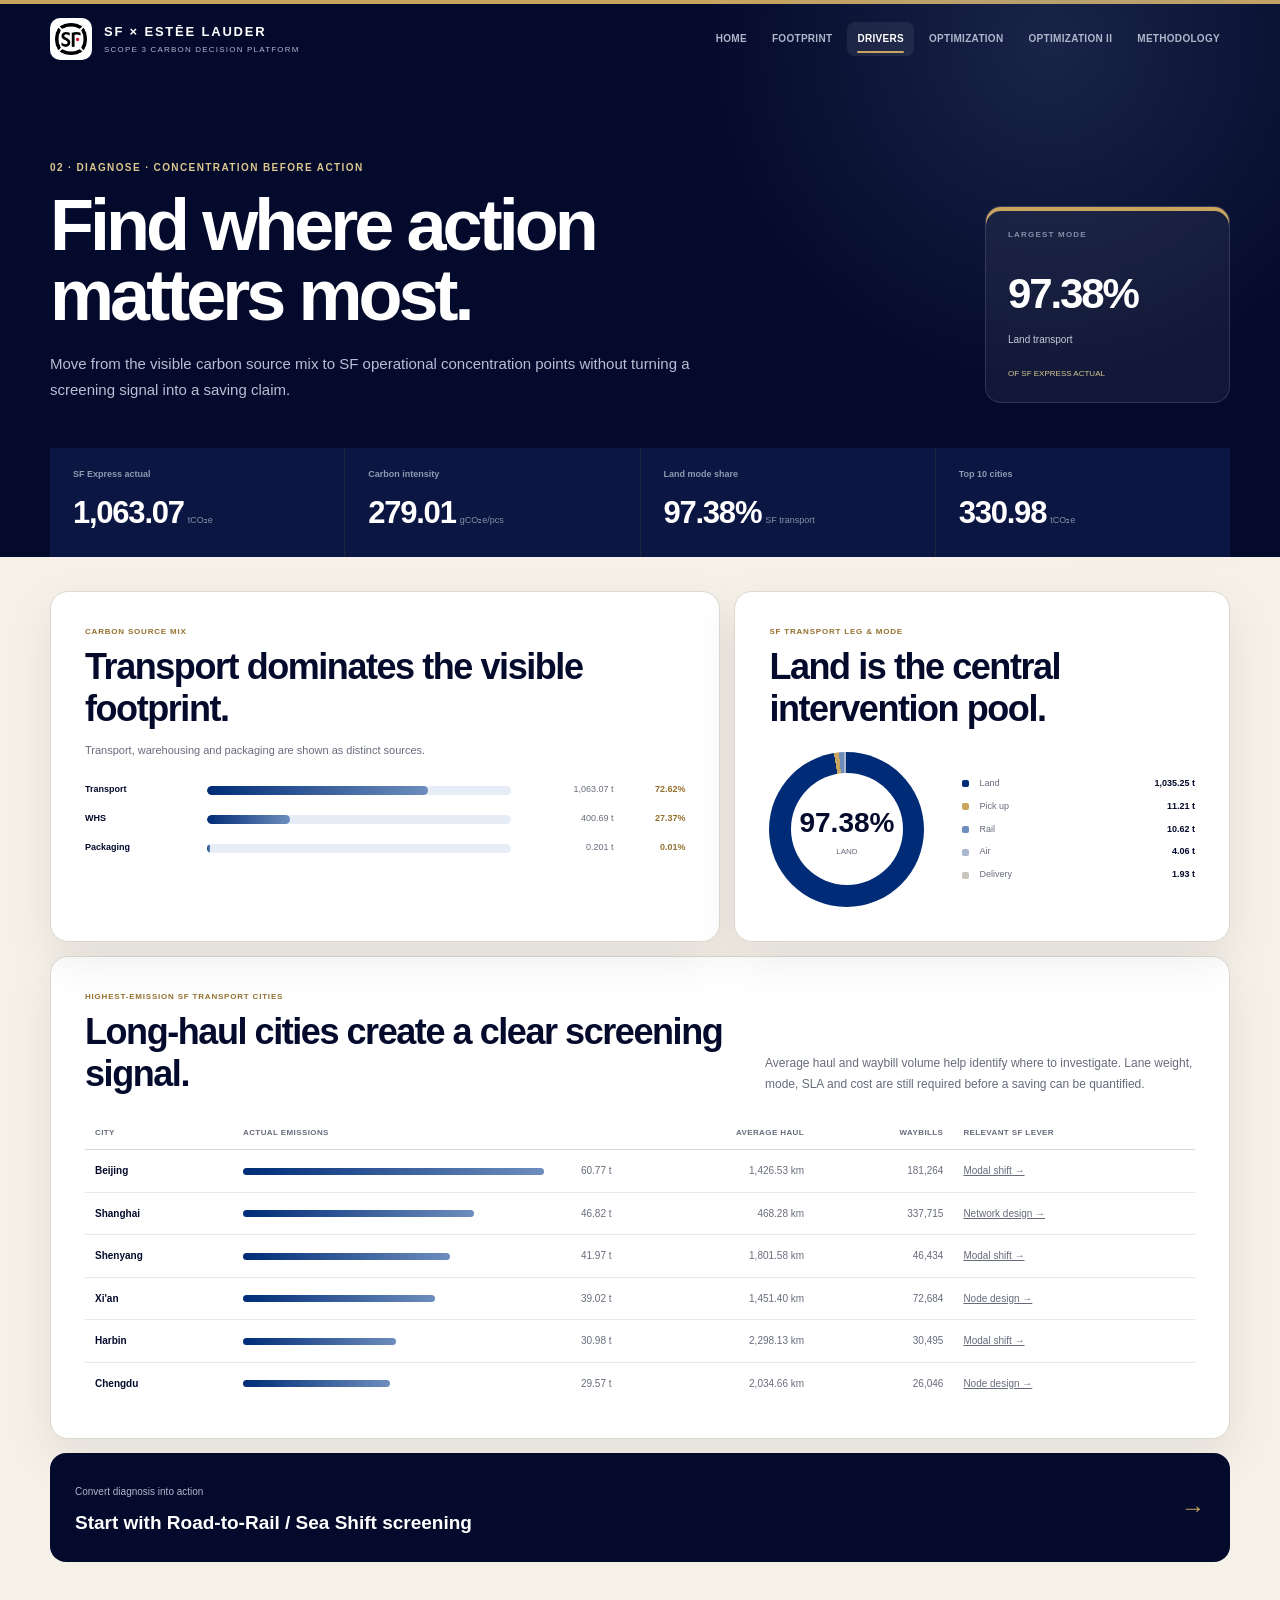
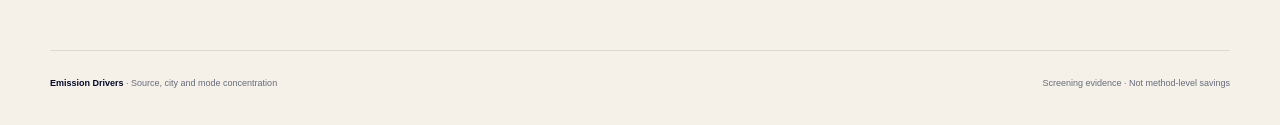
==== drivers.html @ 8a61cff2 "Explain carbon intensity and fix optimization navigation" ====
<!DOCTYPE html>
<html lang="en">
<head>
  <meta charset="UTF-8">
  <meta name="viewport" content="width=device-width, initial-scale=1.0">
  <meta name="description" content="Estée Lauder 2026 logistics carbon emission drivers across sources, cities and modes.">
  <title>Emission Drivers · Estée Lauder × SF</title>
  <link rel="stylesheet" href="assets/site.css?v=20260902c">
</head>
<body>
  <header class="site-header">
    <div class="shell">
      <nav class="site-nav" aria-label="Primary navigation">
        <a class="brand-link" href="index.html">
          <span class="logo-box"><img src="assets/sf-logo.png" alt="SF Express logo"></span>
          <span class="brand-copy"><strong>SF × ESTĒE LAUDER</strong><span>Scope 3 carbon decision platform</span></span>
        </a>
        <div class="nav-links">
          <a href="index.html">Home</a><a href="overview.html">Footprint</a><a href="drivers.html">Drivers</a><a href="optimization.html">Optimization</a><a href="optimization-2.html">Optimization II</a><a href="methodology.html">Methodology</a>
        </div>
      </nav>

      <div class="page-hero">
        <div>
          <div class="eyebrow">02 · Diagnose · Concentration before action</div>
          <h1>Find where action<br>matters most.</h1>
          <p>Move from the visible carbon source mix to SF operational concentration points without turning a screening signal into a saving claim.</p>
        </div>
        <aside class="data-stamp" aria-label="Largest transport mode">
          <span>Largest mode</span><strong>97.38%</strong><small>Land transport</small><em>of SF Express actual</em>
        </aside>
      </div>

      <div class="hero-kpis" aria-label="Key emission drivers">
        <article><span>SF Express actual</span><strong>1,063.07</strong><small>tCO₂e</small></article>
        <article><span>Carbon intensity</span><strong>279.01</strong><small>gCO₂e/pcs</small></article>
        <article><span>Land mode share</span><strong>97.38%</strong><small>SF transport</small></article>
        <article><span>Top 10 cities</span><strong>330.98</strong><small>tCO₂e</small></article>
      </div>
    </div>
  </header>

  <main class="main-shell">
    <section class="driver-overview">
      <article class="card">
        <div class="card-kicker">Carbon source mix</div>
        <h2>Transport dominates the visible footprint.</h2>
        <p class="card-description">Transport, warehousing and packaging are shown as distinct sources.</p>
        <div class="source-list">
          <div class="source-row"><strong>Transport</strong><span class="source-track"><i style="width:72.62%"></i></span><span class="number">1,063.07 t</span><em>72.62%</em></div>
          <div class="source-row"><strong>WHS</strong><span class="source-track"><i style="width:27.37%"></i></span><span class="number">400.69 t</span><em>27.37%</em></div>
          <div class="source-row"><strong>Packaging</strong><span class="source-track"><i style="width:0.8%"></i></span><span class="number">0.201 t</span><em>0.01%</em></div>
        </div>
      </article>

      <article class="card">
        <div class="card-kicker">SF transport leg & mode</div>
        <h2>Land is the central intervention pool.</h2>
        <div class="mode-layout">
          <div class="donut" role="img" aria-label="Land accounts for 97.38 percent of SF transport actual emissions"><div><strong>97.38%</strong><span>Land</span></div></div>
          <div class="mode-list">
            <div class="mode-row"><i></i><span>Land</span><strong>1,035.25 t</strong></div>
            <div class="mode-row"><i></i><span>Pick up</span><strong>11.21 t</strong></div>
            <div class="mode-row"><i></i><span>Rail</span><strong>10.62 t</strong></div>
            <div class="mode-row"><i></i><span>Air</span><strong>4.06 t</strong></div>
            <div class="mode-row"><i></i><span>Delivery</span><strong>1.93 t</strong></div>
          </div>
        </div>
      </article>
    </section>

    <section class="card city-card" aria-labelledby="city-title">
      <div class="section-heading">
        <div><div class="card-kicker">Highest-emission SF transport cities</div><h2 id="city-title">Long-haul cities create a clear screening signal.</h2></div>
        <p>Average haul and waybill volume help identify where to investigate. Lane weight, mode, SLA and cost are still required before a saving can be quantified.</p>
      </div>
      <div class="table-wrap">
        <table class="data-table">
          <thead><tr><th>City</th><th>Actual emissions</th><th class="number">Average haul</th><th class="number">Waybills</th><th>Relevant SF lever</th></tr></thead>
          <tbody>
            <tr><td>Beijing</td><td><div class="city-emission"><i style="width:100%"></i><span class="number">60.77 t</span></div></td><td class="number">1,426.53 km</td><td class="number">181,264</td><td><a href="optimization.html?method=m2">Modal shift →</a></td></tr>
            <tr><td>Shanghai</td><td><div class="city-emission"><i style="width:77%"></i><span class="number">46.82 t</span></div></td><td class="number">468.28 km</td><td class="number">337,715</td><td><a href="optimization.html?method=m1">Network design →</a></td></tr>
            <tr><td>Shenyang</td><td><div class="city-emission"><i style="width:69%"></i><span class="number">41.97 t</span></div></td><td class="number">1,801.58 km</td><td class="number">46,434</td><td><a href="optimization.html?method=m2">Modal shift →</a></td></tr>
            <tr><td>Xi'an</td><td><div class="city-emission"><i style="width:64%"></i><span class="number">39.02 t</span></div></td><td class="number">1,451.40 km</td><td class="number">72,684</td><td><a href="optimization.html?method=m1">Node design →</a></td></tr>
            <tr><td>Harbin</td><td><div class="city-emission"><i style="width:51%"></i><span class="number">30.98 t</span></div></td><td class="number">2,298.13 km</td><td class="number">30,495</td><td><a href="optimization.html?method=m2">Modal shift →</a></td></tr>
            <tr><td>Chengdu</td><td><div class="city-emission"><i style="width:49%"></i><span class="number">29.57 t</span></div></td><td class="number">2,034.66 km</td><td class="number">26,046</td><td><a href="optimization.html?method=m1">Node design →</a></td></tr>
          </tbody>
        </table>
      </div>
    </section>

    <a class="action-link" href="optimization.html?method=m2"><div><span>Convert diagnosis into action</span><strong>Start with Road-to-Rail / Sea Shift screening</strong></div><b>→</b></a>
  </main>

  <footer class="site-footer"><span><strong>Emission Drivers</strong> · Source, city and mode concentration</span><span>Screening evidence · Not method-level savings</span></footer>
  <script src="assets/site.js"></script>
</body>
</html>
---- assets/site.css ----
:root {
  --navy: #040a2b;
  --navy-soft: #0c1642;
  --blue: #002c77;
  --blue-2: #164c96;
  --blue-3: #6d8dbd;
  --powder: #e7edf6;
  --powder-2: #f1f4f9;
  --gold: #c8a45e;
  --gold-deep: #94702f;
  --champagne: #eee1c9;
  --ivory: #f5f1e8;
  --cream: #fbf9f4;
  --white: #fff;
  --ink: #11162d;
  --muted: #676c7c;
  --line: #ddd9d0;
  --soft-line: #ece8df;
  --success: #2e695a;
  --warning: #8a6327;
  --shadow: 0 18px 48px rgba(4, 10, 43, 0.08);
}

* { box-sizing: border-box; }
html { min-width: 320px; scroll-behavior: smooth; }
body {
  min-width: 320px;
  min-height: 100vh;
  margin: 0;
  color: var(--ink);
  background:
    radial-gradient(circle at 90% 0%, rgba(200, 164, 94, 0.1), transparent 28%),
    var(--ivory);
  font-family: Arial, Helvetica, sans-serif;
  line-height: 1.55;
}

button, input { font: inherit; }
a { color: inherit; }
a, button { -webkit-tap-highlight-color: transparent; }
a:focus-visible, button:focus-visible, input:focus-visible { outline: 3px solid rgba(200, 164, 94, 0.55); outline-offset: 3px; }

.site-header { position: relative; overflow: hidden; color: #fff; background: var(--navy); }
.site-header::before { position: absolute; inset: 0 0 auto; height: 4px; content: ""; background: var(--gold); }
.site-header::after {
  position: absolute;
  inset: 0;
  content: "";
  pointer-events: none;
  background: radial-gradient(circle at 82% 8%, rgba(109, 141, 189, 0.2), transparent 30%);
}

.shell { position: relative; z-index: 1; width: min(1180px, calc(100% - 40px)); margin: 0 auto; }
.site-nav { min-height: 78px; display: flex; align-items: center; justify-content: space-between; gap: 28px; }
.brand-link { display: flex; align-items: center; gap: 12px; text-decoration: none; }
.logo-box { width: 42px; height: 42px; display: grid; place-items: center; border-radius: 10px; background: #fff; }
.logo-box img { width: 32px; height: 32px; object-fit: contain; }
.brand-copy { display: flex; flex-direction: column; }
.brand-copy strong { font-size: 13px; letter-spacing: 1.8px; }
.brand-copy span { margin-top: 2px; color: #aeb6ca; font-size: 8px; letter-spacing: 1.2px; text-transform: uppercase; }

.nav-links { display: flex; align-items: center; gap: 5px; }
.nav-links a { position: relative; padding: 9px 10px; color: #aeb6ca; border-radius: 8px; font-size: 10px; font-weight: 700; letter-spacing: 0.3px; text-decoration: none; text-transform: uppercase; }
.nav-links a:hover, .nav-links a.active { color: #fff; background: rgba(255, 255, 255, 0.07); }
.nav-links a.active::after { position: absolute; right: 10px; bottom: 3px; left: 10px; height: 2px; content: ""; border-radius: 999px; background: var(--gold); }

.portal-hero { display: grid; grid-template-columns: minmax(0, 1fr) 310px; align-items: end; gap: 70px; padding: clamp(62px, 8vw, 106px) 0 58px; }
.eyebrow { color: #dcc78f; font-size: 10px; font-weight: 800; letter-spacing: 1.4px; text-transform: uppercase; }
.portal-hero h1, .page-hero h1 { margin: 14px 0 0; letter-spacing: -0.055em; line-height: 0.98; }
.portal-hero h1 { max-width: 780px; font-size: clamp(48px, 7vw, 82px); font-weight: 700; }
.portal-hero h1 span { display: block; color: #dce4f2; }
.portal-hero p { max-width: 690px; margin: 25px 0 0; color: #b6bfd3; font-size: clamp(15px, 1.6vw, 18px); line-height: 1.7; }
.hero-actions { display: flex; flex-wrap: wrap; gap: 10px; margin-top: 30px; }
.button { min-height: 44px; padding: 0 16px; display: inline-flex; align-items: center; justify-content: center; gap: 14px; border: 1px solid transparent; border-radius: 9px; font-size: 11px; font-weight: 800; text-decoration: none; }
.button.primary { color: var(--navy); background: var(--gold); }
.button.secondary { color: #fff; border-color: rgba(255, 255, 255, 0.2); background: rgba(255, 255, 255, 0.05); }
.button:hover { transform: translateY(-1px); }

.partnership-card { padding: 24px; border: 1px solid rgba(255, 255, 255, 0.12); border-radius: 18px; background: rgba(255, 255, 255, 0.055); box-shadow: inset 0 4px 0 var(--gold); }
.partnership-mark { width: 68px; height: 68px; display: grid; place-items: center; border-radius: 14px; background: #fff; }
.partnership-mark img { width: 52px; height: 52px; object-fit: contain; }
.partnership-card > span { display: block; margin-top: 25px; color: #8790a8; font-size: 8px; font-weight: 800; letter-spacing: 1.2px; text-transform: uppercase; }
.partnership-card strong { display: block; margin-top: 7px; color: #fff; font-size: 17px; line-height: 1.3; }
.partnership-card small { display: block; margin-top: 22px; padding-top: 15px; border-top: 1px solid rgba(255, 255, 255, 0.1); color: #d9c994; font-size: 9px; letter-spacing: 0.6px; text-transform: uppercase; }

.hero-kpis { display: grid; grid-template-columns: repeat(4, minmax(0, 1fr)); gap: 1px; background: rgba(255, 255, 255, 0.11); }
.hero-kpis.three-up { grid-template-columns: repeat(3, minmax(0, 1fr)); }
.hero-kpis article { padding: 20px 23px; background: var(--navy-soft); }
.hero-kpis span { display: block; color: #8f98b0; font-size: 9px; font-weight: 700; }
.hero-kpis strong { display: inline-block; margin-top: 7px; color: #fff; font-size: clamp(23px, 2.5vw, 31px); letter-spacing: -0.04em; }
.hero-kpis small { margin-left: 4px; color: #858ea7; font-size: 9px; }

.page-hero { display: grid; grid-template-columns: minmax(0, 1fr) 245px; align-items: end; gap: 60px; padding: clamp(54px, 7vw, 82px) 0 45px; }
.page-hero h1 { max-width: 820px; font-size: clamp(45px, 6vw, 72px); font-weight: 700; }
.page-hero p { max-width: 700px; margin: 20px 0 0; color: #b6bfd3; font-size: 15px; line-height: 1.75; }
.data-stamp { padding: 22px; border: 1px solid rgba(255, 255, 255, 0.12); border-radius: 16px; background: rgba(255, 255, 255, 0.055); box-shadow: inset 0 4px 0 var(--gold); }
.data-stamp span, .data-stamp strong, .data-stamp small { display: block; }
.data-stamp span { color: #858ea7; font-size: 8px; font-weight: 800; letter-spacing: 1.2px; text-transform: uppercase; }
.data-stamp strong { margin-top: 20px; color: #fff; font-size: 42px; letter-spacing: -0.05em; }
.data-stamp small { margin-top: 6px; color: #c6ccda; font-size: 10px; }
.data-stamp em { display: block; margin-top: 20px; color: #d9c994; font-size: 8px; font-style: normal; text-transform: uppercase; }

.main-shell { width: min(1180px, calc(100% - 40px)); margin: 0 auto; padding: 34px 0 88px; }
.section { margin-top: clamp(58px, 8vw, 92px); }
.section:first-child { margin-top: 0; }
.section-intro { display: grid; grid-template-columns: minmax(0, 1fr) minmax(280px, 430px); align-items: end; gap: 50px; }
.section-label { color: var(--gold-deep); font-size: 9px; font-weight: 800; letter-spacing: 1.1px; text-transform: uppercase; }
.section-intro h2, .section-heading h2 { margin: 9px 0 0; color: var(--navy); font-size: clamp(28px, 3.5vw, 43px); letter-spacing: -0.045em; line-height: 1.12; }
.section-intro p { margin: 0; color: var(--muted); font-size: 12px; line-height: 1.8; }
.section-heading { display: flex; align-items: flex-end; justify-content: space-between; gap: 35px; }
.section-heading > p { max-width: 430px; margin: 0; color: var(--muted); font-size: 12px; line-height: 1.75; }

.module-grid { display: grid; grid-template-columns: repeat(4, minmax(0, 1fr)); gap: 10px; margin-top: 28px; }
.module-card { min-height: 280px; padding: 24px; display: flex; flex-direction: column; color: var(--ink); border: 1px solid var(--line); border-radius: 16px; background: #fff; box-shadow: var(--shadow); text-decoration: none; transition: transform 0.16s ease, border-color 0.16s ease; }
.module-card:hover { transform: translateY(-4px); border-color: rgba(0, 44, 119, 0.32); }
.module-number { color: var(--gold-deep); font-size: 9px; font-weight: 800; letter-spacing: 0.7px; }
.module-card h3 { margin: 34px 0 0; color: var(--navy); font-size: 20px; line-height: 1.2; }
.module-card p { margin: 13px 0 0; color: var(--muted); font-size: 11px; line-height: 1.7; }
.module-meta { display: flex; flex-wrap: wrap; gap: 5px; margin-top: 17px; }
.module-meta span { padding: 4px 7px; border-radius: 999px; color: var(--blue); background: var(--powder-2); font-size: 7px; }
.module-link { margin-top: auto; padding-top: 22px; color: var(--blue); font-size: 10px; font-weight: 800; }

.value-strip { display: grid; grid-template-columns: repeat(3, minmax(0, 1fr)); gap: 1px; margin-top: 26px; overflow: hidden; border: 1px solid var(--line); border-radius: 16px; background: var(--line); }
.value-strip article { padding: 25px; background: #fff; }
.value-strip span { color: var(--gold-deep); font-size: 9px; font-weight: 800; }
.value-strip h3 { margin: 23px 0 0; color: var(--navy); font-size: 17px; }
.value-strip p { margin: 9px 0 0; color: var(--muted); font-size: 11px; line-height: 1.7; }

.card { min-width: 0; padding: clamp(22px, 3vw, 34px); border: 1px solid var(--line); border-radius: 18px; background: #fff; box-shadow: var(--shadow); }
.card-kicker { color: var(--gold-deep); font-size: 8px; font-weight: 800; letter-spacing: 0.8px; text-transform: uppercase; }
.card h2, .card h3 { color: var(--navy); }
.card h2 { margin: 8px 0 0; font-size: clamp(23px, 3vw, 36px); letter-spacing: -0.04em; line-height: 1.16; }
.card h3 { margin: 0; font-size: 16px; }
.card-description { max-width: 760px; margin: 11px 0 0; color: var(--muted); font-size: 11px; line-height: 1.75; }

.overview-layout { display: grid; grid-template-columns: minmax(0, 1.55fr) minmax(290px, 0.45fr); gap: 14px; }
.chart-head { display: flex; align-items: center; justify-content: space-between; gap: 20px; }
.chart-head h2 { margin: 5px 0 0; font-size: clamp(23px, 2.7vw, 34px); }
.metric-switch { display: flex; align-items: center; padding: 4px; border: 1px solid var(--line); border-radius: 10px; background: var(--powder-2); }
.metric-switch button { border: 0; padding: 7px 9px; border-radius: 7px; color: var(--muted); background: transparent; font-size: 8px; cursor: pointer; }
.metric-switch button[aria-pressed="true"] { color: var(--navy); background: #fff; box-shadow: 0 2px 8px rgba(4, 10, 43, 0.08); }
.chart-meta { display: flex; justify-content: space-between; gap: 20px; margin-top: 18px; color: var(--muted); font-size: 8px; }
.month-chart { position: relative; height: 330px; margin-top: 12px; display: grid; grid-template-columns: repeat(7, minmax(0, 1fr)); gap: 10px; border-bottom: 1px solid var(--line); background: repeating-linear-gradient(to bottom, transparent 0, transparent 81px, var(--soft-line) 82px); }
.month-chart::after { position: absolute; right: 0; bottom: var(--average-position, 42%); left: 0; content: ""; border-top: 1px dashed rgba(148, 112, 47, 0.75); pointer-events: none; }
.month-button { position: relative; z-index: 1; min-width: 0; border: 0; padding: 0 4px; display: grid; grid-template-rows: minmax(0, 1fr) 31px; align-items: end; justify-items: center; border-radius: 9px 9px 0 0; color: var(--muted); background: transparent; cursor: pointer; }
.month-button:hover { background: linear-gradient(to bottom, rgba(0, 44, 119, 0.06), rgba(200, 164, 94, 0.05)); }
.bar-zone { width: 100%; height: 100%; display: flex; align-items: flex-end; justify-content: center; }
.month-bar { width: min(40px, 48%); min-height: 5px; border-radius: 5px 5px 0 0; background: linear-gradient(180deg, var(--blue-2), var(--blue)); }
.month-label { padding-bottom: 7px; font-size: 9px; }
.selected-panel { display: flex; flex-direction: column; }
.selected-head { display: flex; align-items: center; justify-content: space-between; gap: 12px; }
.selected-head span { color: var(--muted); font-size: 8px; text-transform: uppercase; }
.selected-head strong { color: var(--gold-deep); font-size: 11px; }
.selected-hero { padding: 30px 0 25px; border-bottom: 1px solid var(--soft-line); }
.selected-hero span { display: block; color: var(--muted); font-size: 9px; }
.selected-hero strong { display: block; margin-top: 7px; color: var(--blue); font-size: 38px; letter-spacing: -0.05em; }
.selected-hero small { margin-left: 5px; color: var(--muted); font-size: 9px; font-weight: 400; }
.selected-grid { display: grid; grid-template-columns: 1fr 1fr; gap: 1px; margin-top: 1px; overflow: hidden; border-radius: 10px; background: var(--soft-line); }
.selected-grid div { min-height: 105px; padding: 17px; display: flex; flex-direction: column; justify-content: center; background: #fff; }
.selected-grid span { color: var(--muted); font-size: 8px; }
.selected-grid strong { margin-top: 7px; color: var(--navy); font-size: 15px; line-height: 1.25; }
.selected-note { margin-top: auto; padding-top: 16px; color: var(--muted); border-top: 1px solid var(--soft-line); font-size: 8px; line-height: 1.5; }

.insight-row { display: grid; grid-template-columns: repeat(3, minmax(0, 1fr)); gap: 10px; margin-top: 14px; }
.insight-card { padding: 18px; border-left: 3px solid var(--gold); border-radius: 0 10px 10px 0; background: #fbf6ea; }
.insight-card strong { color: var(--navy); font-size: 17px; }
.insight-card p { margin: 6px 0 0; color: var(--muted); font-size: 10px; line-height: 1.6; }

.intensity-diagnostic { display: grid; grid-template-columns: minmax(0, 1.2fr) minmax(310px, 0.8fr); gap: 14px; margin-top: 26px; }
.intensity-compare, .intensity-reading { min-height: 330px; }
.intensity-months { margin-top: 19px; display: grid; grid-template-columns: 1fr auto 1fr; gap: 12px; align-items: center; }
.intensity-months > b { color: var(--gold-deep); font-size: 21px; }
.month-snapshot { padding: 20px; border-radius: 12px; background: var(--powder-2); }
.month-snapshot.is-high { background: #faf3e4; }
.month-snapshot span, .month-snapshot strong, .month-snapshot small { display: block; }
.month-snapshot span { color: var(--gold-deep); font-size: 8px; font-weight: 800; letter-spacing: 0.5px; }
.month-snapshot strong { margin-top: 16px; color: var(--navy); font-size: 32px; letter-spacing: -0.05em; }
.month-snapshot small { margin-top: 3px; color: var(--muted); font-size: 9px; }
.growth-strip { margin-top: 12px; display: grid; grid-template-columns: repeat(3, minmax(0, 1fr)); gap: 1px; overflow: hidden; border: 1px solid var(--soft-line); border-radius: 10px; background: var(--soft-line); }
.growth-strip div { padding: 12px; background: #fff; }
.growth-strip span, .growth-strip strong { display: block; }
.growth-strip span { color: var(--muted); font-size: 7px; text-transform: uppercase; }
.growth-strip strong { margin-top: 3px; color: var(--blue); font-size: 14px; }
.intensity-formula { margin-top: 19px; padding: 13px; display: grid; grid-template-columns: 1fr auto 1fr; gap: 7px; align-items: center; color: var(--navy); border-radius: 10px; background: var(--powder-2); text-align: center; }
.intensity-formula span { font-size: 7px; font-weight: 800; }
.intensity-formula b { color: var(--gold-deep); }
.intensity-formula strong { grid-column: 1 / -1; padding-top: 8px; color: var(--blue); border-top: 1px solid var(--soft-line); font-size: 10px; }
.intensity-reading h3 { margin-top: 20px; font-size: 17px; }
.intensity-reading > p { margin: 7px 0 0; color: var(--muted); font-size: 10px; line-height: 1.65; }
.evidence-pill { margin-top: 17px; padding: 13px; display: grid; grid-template-columns: auto 1fr; gap: 10px; align-items: center; border-left: 3px solid var(--gold); border-radius: 0 9px 9px 0; background: #faf3e4; }
.evidence-pill strong { color: var(--navy); font-size: 18px; }
.evidence-pill span { color: var(--muted); font-size: 8px; line-height: 1.45; }
.intensity-levers { display: grid; grid-template-columns: repeat(4, minmax(0, 1fr)); gap: 9px; margin-top: 14px; }
.intensity-levers article { min-height: 138px; padding: 18px; border: 1px solid var(--line); border-radius: 12px; background: #fff; }
.intensity-levers span { color: var(--gold-deep); font-size: 8px; font-weight: 800; }
.intensity-levers strong { display: block; margin-top: 20px; color: var(--navy); font-size: 13px; }
.intensity-levers p { margin: 6px 0 0; color: var(--muted); font-size: 9px; line-height: 1.5; }
.intensity-caveat { margin: 10px 0 0; padding: 15px 18px; color: var(--muted); border-radius: 10px; background: #faf7f0; font-size: 9px; line-height: 1.6; }
.intensity-caveat strong { color: var(--navy); }

.relationship-band { margin-top: 14px; padding: 22px; display: grid; grid-template-columns: 1fr auto 1fr auto 1fr; align-items: center; gap: 15px; border-radius: 16px; color: #fff; background: var(--navy); }
.relationship-band article { min-width: 0; }
.relationship-band span, .relationship-band strong { display: block; }
.relationship-band span { color: #9fa8bf; font-size: 8px; text-transform: uppercase; }
.relationship-band strong { margin-top: 5px; font-size: 22px; }
.relationship-band b { color: var(--gold); font-size: 19px; }
.relationship-band small { grid-column: 1 / -1; color: #9fa8bf; font-size: 8px; line-height: 1.5; text-align: right; }

.driver-overview { display: grid; grid-template-columns: minmax(0, 1.15fr) minmax(310px, 0.85fr); gap: 14px; }
.source-list { margin-top: 23px; display: grid; gap: 15px; }
.source-row { display: grid; grid-template-columns: 110px minmax(0, 1fr) 90px 60px; gap: 12px; align-items: center; color: var(--muted); font-size: 9px; }
.source-row strong { color: var(--navy); }
.source-track { height: 9px; overflow: hidden; border-radius: 99px; background: var(--powder); }
.source-track i { display: block; height: 100%; min-width: 3px; border-radius: inherit; background: linear-gradient(90deg, var(--blue), var(--blue-3)); }
.source-row em { color: var(--gold-deep); font-style: normal; font-weight: 800; text-align: right; }

.mode-layout { margin-top: 22px; display: grid; grid-template-columns: 165px minmax(0, 1fr); gap: 28px; align-items: center; }
.donut { position: relative; width: 155px; height: 155px; display: grid; place-items: center; border-radius: 50%; background: conic-gradient(var(--blue) 0 97.38%, var(--gold) 97.38% 98.43%, var(--blue-3) 98.43% 99.43%, #aab8ce 99.43% 99.81%, #c7c4bb 99.81% 100%); }
.donut::before { position: absolute; width: 112px; height: 112px; content: ""; border-radius: 50%; background: #fff; }
.donut div { position: relative; z-index: 1; text-align: center; }
.donut strong, .donut span { display: block; }
.donut strong { color: var(--navy); font-size: 28px; }
.donut span { margin-top: 2px; color: var(--muted); font-size: 8px; text-transform: uppercase; }
.mode-list { display: grid; gap: 9px; }
.mode-row { display: grid; grid-template-columns: 8px 1fr auto; gap: 9px; align-items: center; color: var(--muted); font-size: 9px; }
.mode-row i { width: 7px; height: 7px; border-radius: 2px; background: var(--blue); }
.mode-row:nth-child(2) i { background: var(--gold); }
.mode-row:nth-child(3) i { background: var(--blue-3); }
.mode-row:nth-child(4) i { background: #aab8ce; }
.mode-row:nth-child(5) i { background: #c7c4bb; }
.mode-row strong { color: var(--navy); }

.city-card { margin-top: 14px; }
.table-wrap { margin-top: 22px; overflow-x: auto; }
.data-table { width: 100%; min-width: 720px; border-collapse: collapse; font-size: 10px; }
.data-table th { padding: 10px; color: var(--muted); border-bottom: 1px solid var(--line); font-size: 8px; letter-spacing: 0.4px; text-align: left; text-transform: uppercase; }
.data-table td { padding: 13px 10px; border-bottom: 1px solid var(--soft-line); color: var(--muted); }
.data-table tr:last-child td { border-bottom: 0; }
.data-table td:first-child { color: var(--navy); font-weight: 800; }
.number { text-align: right !important; font-variant-numeric: tabular-nums; }
.city-emission { display: grid; grid-template-columns: minmax(90px, 1fr) 58px; gap: 10px; align-items: center; }
.city-emission i { display: block; height: 7px; border-radius: 99px; background: linear-gradient(90deg, var(--blue), var(--blue-3)); }

.coverage-grid { display: grid; grid-template-columns: repeat(5, minmax(0, 1fr)); gap: 9px; margin-top: 24px; }
.coverage-card { min-height: 135px; padding: 17px; border: 1px solid var(--line); border-radius: 13px; background: #fff; }
.coverage-card.missing { border-style: dashed; background: #fbf6ea; }
.coverage-card span { color: var(--gold-deep); font-size: 8px; font-weight: 800; text-transform: uppercase; }
.coverage-card strong { display: block; margin-top: 23px; color: var(--navy); font-size: 14px; }
.coverage-card p { margin: 7px 0 0; color: var(--muted); font-size: 9px; line-height: 1.5; }
.action-link { margin-top: 14px; padding: 25px; display: flex; align-items: center; justify-content: space-between; gap: 30px; color: #fff; border-radius: 16px; background: var(--navy); text-decoration: none; }
.action-link span { color: #aeb6ca; font-size: 10px; }
.action-link strong { display: block; margin-top: 5px; font-size: 19px; }
.action-link b { color: var(--gold); font-size: 24px; }

.formula-band { padding: 13px; display: grid; grid-template-columns: 1fr auto 1fr auto 1.15fr; gap: 10px; align-items: stretch; border: 1px solid var(--line); border-radius: 16px; background: #fff; box-shadow: var(--shadow); }
.formula-node { padding: 15px; border-radius: 10px; background: var(--powder-2); }
.formula-node.playbook { background: #f8f1e3; }
.formula-node.outcome { color: #fff; background: var(--navy); }
.formula-node span, .formula-node strong, .formula-node small { display: block; }
.formula-node span { color: var(--gold-deep); font-size: 7px; font-weight: 800; letter-spacing: 0.7px; text-transform: uppercase; }
.formula-node strong { margin-top: 5px; color: var(--navy); font-size: 14px; }
.formula-node small { margin-top: 4px; color: var(--muted); font-size: 8px; }
.formula-node.outcome span { color: #d9c994; }
.formula-node.outcome strong { color: #fff; }
.formula-node.outcome small { color: #aeb6ca; }
.formula-mark { align-self: center; color: var(--gold-deep); font-size: 24px; }

.engine-layout { display: grid; grid-template-columns: minmax(230px, 0.75fr) minmax(370px, 1.2fr) minmax(300px, 1fr); gap: 14px; margin-top: 14px; align-items: start; }
.engine-card { padding: 22px; }
.engine-head { display: flex; align-items: center; justify-content: space-between; gap: 12px; margin-bottom: 14px; }
.engine-head h2 { margin: 0; font-size: 14px; letter-spacing: 0; }
.engine-head > span { color: var(--muted); font-size: 8px; }
.signal-list { display: grid; gap: 7px; }
.signal-button { width: 100%; border: 1px solid var(--soft-line); border-radius: 10px; padding: 11px; display: grid; grid-template-columns: 28px minmax(0, 1fr) auto; gap: 9px; align-items: center; color: var(--muted); background: #fff; text-align: left; cursor: pointer; }
.signal-button:hover, .signal-button[aria-pressed="true"] { border-color: rgba(0, 44, 119, 0.32); background: var(--powder-2); }
.signal-code { width: 28px; height: 28px; display: grid; place-items: center; color: var(--blue); border-radius: 50%; background: var(--powder); font-size: 8px; font-weight: 800; }
.signal-button[aria-pressed="true"] .signal-code { color: #fff; background: var(--blue); }
.signal-copy strong, .signal-copy span { display: block; }
.signal-copy strong { color: var(--navy); font-size: 9px; }
.signal-copy span { margin-top: 3px; font-size: 7px; line-height: 1.35; }
.signal-value { color: var(--blue); font-size: 10px; font-weight: 800; white-space: nowrap; }
.engine-note { margin: 13px 0 0; color: var(--muted); font-size: 8px; line-height: 1.5; }

.lever-tabs { display: grid; grid-template-columns: repeat(5, minmax(0, 1fr)); gap: 6px; }
.lever-button { min-width: 0; border: 1px solid var(--soft-line); border-radius: 9px; padding: 9px 5px; color: var(--muted); background: #fff; font-size: 7px; font-weight: 700; cursor: pointer; }
.lever-button span { display: block; margin-bottom: 4px; color: var(--gold-deep); font-size: 6px; }
.lever-button:hover, .lever-button[aria-pressed="true"] { color: #fff; border-color: var(--blue); background: var(--blue); }
.lever-button[aria-pressed="true"] span { color: #e4cc96; }
.method-list { display: grid; gap: 8px; margin-top: 11px; }
.method-button { width: 100%; border: 1px solid var(--soft-line); border-radius: 10px; padding: 12px; display: grid; grid-template-columns: 34px minmax(0, 1fr) auto; gap: 10px; align-items: center; color: var(--muted); background: #fff; text-align: left; cursor: pointer; }
.method-button:hover, .method-button[aria-pressed="true"] { border-color: rgba(200, 164, 94, 0.72); background: #fcf8ef; }
.method-number { color: var(--gold-deep); font-size: 17px; }
.method-copy strong, .method-copy span { display: block; }
.method-copy strong { color: var(--navy); font-size: 10px; }
.method-copy span { margin-top: 3px; font-size: 8px; line-height: 1.35; }
.method-stage, .model-status { padding: 5px 7px; border-radius: 999px; color: var(--blue); background: var(--powder-2); font-size: 6px; font-weight: 800; text-transform: uppercase; white-space: nowrap; }
.method-button[aria-pressed="true"] .method-stage { color: #f2e5c8; background: var(--navy); }
.method-count { display: flex; justify-content: space-between; margin-top: 13px; color: var(--muted); font-size: 8px; }
.method-count strong { color: var(--blue); }

.opportunity-card { position: sticky; top: 16px; }
.opportunity-identity { padding: 4px 0 16px; display: grid; grid-template-columns: 42px minmax(0, 1fr); gap: 12px; align-items: center; border-bottom: 1px solid var(--soft-line); }
.opportunity-number { color: var(--gold-deep); font-size: 28px; font-weight: 300; }
.opportunity-name small, .opportunity-name strong { display: block; }
.opportunity-name small { color: var(--gold-deep); font-size: 7px; font-weight: 800; letter-spacing: 0.6px; text-transform: uppercase; }
.opportunity-name strong { margin-top: 4px; color: var(--navy); font-size: 15px; line-height: 1.25; }
.evidence-block { margin-top: 14px; padding: 13px; border-left: 3px solid var(--blue); border-radius: 0 9px 9px 0; background: var(--powder-2); }
.evidence-block span, .evidence-block strong, .evidence-block p { display: block; }
.evidence-block span, .detail-label { color: var(--muted); font-size: 7px; font-weight: 800; letter-spacing: 0.5px; text-transform: uppercase; }
.evidence-block strong { margin-top: 5px; color: var(--blue); font-size: 17px; }
.evidence-block p { margin: 4px 0 0; color: var(--muted); font-size: 8px; line-height: 1.5; }
.detail-block { margin-top: 14px; }
.logic-line { margin-top: 6px; padding: 10px; color: var(--navy); border-radius: 8px; background: #fbf5e8; font-size: 9px; font-weight: 700; }
.input-chips { display: flex; flex-wrap: wrap; gap: 5px; margin-top: 7px; }
.input-chips span { padding: 4px 7px; color: var(--muted); border: 1px solid var(--line); border-radius: 999px; font-size: 7px; }
.outcome-grid { display: grid; grid-template-columns: repeat(3, minmax(0, 1fr)); gap: 6px; margin-top: 7px; }
.outcome-item { padding: 10px 8px; border: 1px solid var(--soft-line); border-radius: 8px; }
.outcome-item span, .outcome-item strong { display: block; }
.outcome-item span { color: var(--muted); font-size: 7px; }
.outcome-item strong { margin-top: 5px; color: var(--navy); font-size: 8px; line-height: 1.35; }
.scenario-note { margin-top: 14px; padding-top: 12px; display: flex; justify-content: space-between; gap: 10px; color: var(--muted); border-top: 1px solid var(--soft-line); font-size: 7px; line-height: 1.4; }
.scenario-note strong { color: var(--warning); white-space: nowrap; }

.reported-result { margin-top: 14px; padding: 20px 22px; display: grid; grid-template-columns: auto 1fr minmax(220px, 320px); gap: 18px; align-items: center; color: #fff; border-radius: 16px; background: var(--navy); }
.reported-result > span { color: #d9c994; font-size: 8px; font-weight: 800; letter-spacing: 0.6px; text-transform: uppercase; }
.reported-equation { display: flex; align-items: baseline; justify-content: center; flex-wrap: wrap; gap: 10px; color: #aeb6ca; font-size: 9px; }
.reported-equation strong { color: #fff; font-size: 14px; }
.reported-equation b { color: var(--gold); }
.reported-result p { margin: 0; color: #aeb6ca; font-size: 8px; line-height: 1.5; text-align: right; }

/* Optimization: focused opportunity matcher */
.match-flow { padding: 12px; display: grid; grid-template-columns: 1fr auto 1fr auto 1fr; gap: 10px; align-items: center; border: 1px solid var(--line); border-radius: 16px; background: #fff; box-shadow: var(--shadow); }
.match-flow article { min-height: 96px; padding: 18px 20px; display: flex; flex-direction: column; justify-content: center; border-radius: 11px; background: var(--powder-2); }
.match-flow article.is-outcome { color: #fff; background: var(--navy); }
.match-flow span, .match-flow strong, .match-flow small { display: block; }
.match-flow span { color: var(--gold-deep); font-size: 8px; font-weight: 800; letter-spacing: 0.8px; text-transform: uppercase; }
.match-flow strong { margin-top: 4px; color: var(--navy); font-size: 18px; }
.match-flow small { margin-top: 2px; color: var(--muted); font-size: 10px; }
.match-flow article.is-outcome span { color: #d9c994; }
.match-flow article.is-outcome strong { color: #fff; }
.match-flow article.is-outcome small { color: #aeb6ca; }
.match-flow > b { color: var(--gold-deep); font-size: 22px; }

.priority-engine { margin-top: 14px; padding: 0; display: grid; grid-template-columns: minmax(330px, 0.76fr) minmax(0, 1.5fr); overflow: hidden; }
.priority-rail { padding: 30px; border-right: 1px solid var(--line); background: #faf7f0; }
.priority-head > span, .match-result-head span, .playbook-copy > span { color: var(--gold-deep); font-size: 8px; font-weight: 800; letter-spacing: 0.8px; text-transform: uppercase; }
.priority-head h2 { margin: 8px 0 0; color: var(--navy); font-size: 25px; letter-spacing: -0.04em; line-height: 1.14; }
.priority-head p { margin: 10px 0 0; color: var(--muted); font-size: 11px; line-height: 1.65; }
.priority-list { display: grid; gap: 9px; margin-top: 24px; }
.priority-button { width: 100%; min-height: 86px; padding: 14px; display: grid; grid-template-columns: 34px minmax(0, 1fr) auto; gap: 12px; align-items: center; color: var(--muted); border: 1px solid var(--line); border-radius: 12px; background: #fff; text-align: left; cursor: pointer; transition: transform 0.16s ease, border-color 0.16s ease; }
.priority-button:hover { transform: translateX(3px); border-color: rgba(0, 44, 119, 0.35); }
.priority-button[aria-pressed="true"] { color: #fff; border-color: var(--navy); background: var(--navy); box-shadow: 0 14px 28px rgba(4, 10, 43, 0.16); }
.priority-code { width: 32px; height: 32px; display: grid; place-items: center; color: var(--gold-deep); border-radius: 50%; background: var(--champagne); font-size: 9px; font-weight: 800; }
.priority-copy strong, .priority-copy small, .priority-metric strong, .priority-metric small { display: block; }
.priority-copy strong { color: var(--navy); font-size: 13px; }
.priority-copy small { margin-top: 3px; font-size: 9px; }
.priority-metric { text-align: right; }
.priority-metric strong { color: var(--blue); font-size: 16px; }
.priority-metric small { margin-top: 1px; font-size: 8px; }
.priority-button[aria-pressed="true"] .priority-copy strong, .priority-button[aria-pressed="true"] .priority-metric strong { color: #fff; }
.priority-button[aria-pressed="true"] .priority-copy small, .priority-button[aria-pressed="true"] .priority-metric small { color: #aeb6ca; }
.priority-foot { margin-top: 22px; padding-top: 16px; display: flex; justify-content: space-between; gap: 16px; color: var(--muted); border-top: 1px solid var(--line); font-size: 8px; }
.priority-foot strong { color: var(--blue); }

.match-result { min-width: 0; padding: 32px 34px; background: #fff; }
.match-result-head { display: flex; align-items: flex-start; justify-content: space-between; gap: 18px; }
.match-result-head h2 { margin: 4px 0 0; color: var(--navy); font-size: 32px; letter-spacing: -0.045em; }
.model-status { padding: 7px 10px; border-radius: 999px; color: var(--blue); background: var(--powder-2); font-size: 7px; font-weight: 800; text-transform: uppercase; white-space: nowrap; }
.match-visual { margin-top: 25px; padding: 26px; display: grid; grid-template-columns: 185px minmax(0, 1fr); gap: 31px; align-items: center; border-radius: 16px; background: var(--powder-2); }
.match-gauge { --gauge-value: 97.38%; position: relative; width: 170px; height: 170px; display: grid; place-items: center; border-radius: 50%; background: conic-gradient(var(--gold) 0 var(--gauge-value), #dfe5ef var(--gauge-value) 100%); }
.match-gauge::before { position: absolute; width: 126px; height: 126px; content: ""; border-radius: 50%; background: #fff; box-shadow: inset 0 0 0 1px var(--soft-line); }
.match-gauge > div { position: relative; z-index: 1; max-width: 105px; text-align: center; }
.match-gauge strong, .match-gauge span { display: block; }
.match-gauge strong { color: var(--navy); font-size: 27px; letter-spacing: -0.05em; }
.match-gauge span { margin-top: 3px; color: var(--muted); font-size: 8px; line-height: 1.35; text-transform: uppercase; }
.match-route { min-width: 0; display: grid; gap: 9px; }
.match-node { padding: 15px 17px; border: 1px solid var(--line); border-radius: 12px; background: #fff; }
.match-node.is-action { color: #fff; border-color: var(--blue); background: var(--blue); }
.match-node span, .match-node strong, .match-node small { display: block; }
.match-node span { color: var(--gold-deep); font-size: 7px; font-weight: 800; letter-spacing: 0.5px; text-transform: uppercase; }
.match-node strong { margin-top: 4px; color: var(--navy); font-size: 15px; line-height: 1.3; }
.match-node small { margin-top: 4px; color: var(--muted); font-size: 9px; line-height: 1.45; }
.match-node.is-action span { color: #d9c994; }
.match-node.is-action strong { color: #fff; }
.match-node.is-action small { color: #c9d2e4; }
.route-connector { height: 25px; display: flex; align-items: center; justify-content: center; gap: 10px; color: var(--gold-deep); }
.route-connector span { font-size: 7px; font-weight: 800; letter-spacing: 0.8px; }
.route-connector i { font-size: 17px; font-style: normal; }
.match-detail-grid { margin-top: 16px; display: grid; grid-template-columns: 0.85fr 1.15fr; gap: 12px; }
.match-detail-grid > div { padding: 15px 17px; border: 1px solid var(--soft-line); border-radius: 12px; }
.detail-label { color: var(--muted); font-size: 7px; font-weight: 800; letter-spacing: 0.5px; text-transform: uppercase; }
.validation-chips { display: flex; flex-wrap: wrap; gap: 6px; margin-top: 10px; }
.validation-chips span { padding: 5px 8px; color: var(--blue); border-radius: 999px; background: var(--powder-2); font-size: 8px; font-weight: 700; }
.next-step { display: block; margin-top: 8px; color: var(--navy); font-size: 11px; line-height: 1.5; }
.outcome-line { margin-top: 16px; display: grid; grid-template-columns: 100px minmax(0, 1fr); gap: 12px; align-items: center; }
.outcome-line > span { color: var(--gold-deep); font-size: 8px; font-weight: 800; text-transform: uppercase; }
.outcome-grid { display: grid; grid-template-columns: repeat(3, minmax(0, 1fr)); gap: 7px; }
.outcome-item { min-width: 0; padding: 10px 11px; border-radius: 9px; background: #faf7f0; }
.outcome-item span, .outcome-item strong { display: block; }
.outcome-item span { color: var(--gold-deep); font-size: 7px; font-weight: 800; text-transform: uppercase; }
.outcome-item strong { margin-top: 3px; color: var(--navy); font-size: 9px; line-height: 1.35; }
.scenario-note { margin-top: 14px; padding-top: 12px; display: flex; justify-content: space-between; gap: 10px; color: var(--muted); border-top: 1px solid var(--soft-line); font-size: 8px; line-height: 1.4; }
.scenario-note strong { color: var(--warning); white-space: nowrap; }
.impact-estimate { margin-top: 20px; padding: 19px; border-radius: 13px; color: #fff; background: var(--navy); }
.estimate-head { display: flex; align-items: center; justify-content: space-between; gap: 18px; }
.estimate-head span { color: #d9c994; font-size: 8px; font-weight: 800; letter-spacing: 0.7px; text-transform: uppercase; }
.estimate-head > strong { padding: 5px 8px; color: #d9c994; border: 1px solid rgba(217, 201, 148, 0.24); border-radius: 999px; font-size: 7px; text-transform: uppercase; }
.estimate-equation { margin-top: 15px; display: grid; grid-template-columns: 1fr auto 1fr auto 1fr; gap: 10px; align-items: center; }
.estimate-equation article { min-width: 0; padding: 12px; border-radius: 9px; background: rgba(255, 255, 255, 0.08); }
.estimate-equation article.is-pending { border: 1px dashed rgba(255, 255, 255, 0.24); background: transparent; }
.estimate-equation span, .estimate-equation strong { display: block; }
.estimate-equation span { color: #9fa8bf; font-size: 7px; text-transform: uppercase; }
.estimate-equation strong { margin-top: 4px; color: #fff; font-size: 12px; line-height: 1.35; }
.estimate-equation article.is-pending strong { color: #d9c994; }
.estimate-equation > b { color: var(--gold); }
.estimate-foot { margin-top: 13px; padding-top: 12px; display: flex; align-items: center; justify-content: space-between; gap: 20px; border-top: 1px solid rgba(255, 255, 255, 0.1); }
.estimate-foot span { color: #aeb6ca; font-size: 8px; }
.estimate-foot a { flex: 0 0 auto; color: #d9c994; font-size: 8px; font-weight: 800; text-decoration: none; }

.playbook-overview { margin-top: 14px; padding: 30px; display: grid; grid-template-columns: minmax(260px, 0.7fr) minmax(0, 1.3fr); gap: 45px; align-items: center; color: #fff; border-radius: 16px; background: var(--navy); }
.playbook-copy h2 { margin: 8px 0 0; color: #fff; font-size: 25px; letter-spacing: -0.04em; line-height: 1.2; }
.playbook-copy a { display: inline-block; margin-top: 17px; color: #d9c994; font-size: 10px; font-weight: 800; text-decoration: none; }
.playbook-copy a b { margin-left: 8px; }
.playbook-map { display: grid; grid-template-columns: repeat(5, minmax(0, 1fr)); gap: 7px; }
.playbook-map article { min-width: 0; padding: 16px 12px; border: 1px solid rgba(255, 255, 255, 0.13); border-radius: 10px; background: rgba(255, 255, 255, 0.055); }
.playbook-map span, .playbook-map strong { display: block; }
.playbook-map span { color: #d9c994; font-size: 7px; font-weight: 800; }
.playbook-map strong { margin-top: 16px; overflow: hidden; color: #fff; font-size: 10px; text-overflow: ellipsis; }
.playbook-map article div { display: flex; gap: 5px; margin-top: 10px; }
.playbook-map i { width: 8px; height: 8px; display: block; border-radius: 50%; background: var(--gold); }

.variant-switch { padding: 6px; display: flex; align-items: center; gap: 6px; border: 1px solid var(--line); border-radius: 12px; background: #fff; box-shadow: 0 8px 24px rgba(4, 10, 43, 0.05); }
.variant-switch > span { margin: 0 auto 0 10px; color: var(--gold-deep); font-size: 8px; font-weight: 800; letter-spacing: 0.7px; text-transform: uppercase; }
.variant-switch a { padding: 9px 13px; color: var(--muted); border-radius: 8px; font-size: 9px; text-decoration: none; }
.variant-switch a b { margin-right: 5px; color: var(--navy); }
.variant-switch a.active { color: #fff; background: var(--navy); }
.variant-switch a.active b { color: #d9c994; }
.variant-switch + .match-flow, .variant-switch + .portfolio-stage, .variant-switch + .card { margin-top: 14px; }

.portfolio-stage { display: grid; grid-template-columns: minmax(250px, 0.72fr) 92px minmax(0, 1.75fr); gap: 14px; align-items: stretch; }
.challenge-core { padding: 30px; display: flex; flex-direction: column; color: #fff; border-radius: 18px; background: var(--navy); box-shadow: var(--shadow); }
.challenge-core > span { color: #d9c994; font-size: 8px; font-weight: 800; letter-spacing: 0.8px; text-transform: uppercase; }
.challenge-core h2 { margin: 12px 0 0; color: #fff; font-size: 29px; letter-spacing: -0.045em; line-height: 1.08; }
.challenge-number { margin-top: 42px; padding: 19px 0; border-top: 1px solid rgba(255, 255, 255, 0.12); border-bottom: 1px solid rgba(255, 255, 255, 0.12); }
.challenge-number strong, .challenge-number small { display: block; }
.challenge-number strong { color: var(--gold); font-size: 38px; letter-spacing: -0.05em; }
.challenge-number small { margin-top: 2px; color: #aeb6ca; font-size: 8px; text-transform: uppercase; }
.challenge-core p { margin: auto 0 0; padding-top: 28px; color: #b6bfd3; font-size: 11px; line-height: 1.65; }
.portfolio-connector { position: relative; display: flex; align-items: center; justify-content: center; flex-direction: column; gap: 12px; color: var(--gold-deep); text-align: center; }
.portfolio-connector::before { position: absolute; left: 0; right: 0; top: 50%; content: ""; border-top: 1px solid rgba(148, 112, 47, 0.4); }
.portfolio-connector span, .portfolio-connector i { position: relative; z-index: 1; background: var(--ivory); }
.portfolio-connector span { padding: 5px; font-size: 7px; font-weight: 800; letter-spacing: 0.7px; line-height: 1.4; }
.portfolio-connector i { padding: 0 5px; font-size: 19px; font-style: normal; }
.solution-paths { display: grid; grid-template-columns: 1fr 1fr; gap: 10px; }
.solution-path { min-width: 0; padding: 22px; display: grid; grid-template-columns: 38px minmax(0, 1fr); gap: 15px; border: 1px solid var(--line); border-top: 3px solid var(--gold); border-radius: 14px; background: #fff; box-shadow: var(--shadow); }
.solution-path:nth-child(2), .solution-path:nth-child(4) { border-top-color: var(--blue-3); }
.path-number { width: 36px; height: 36px; display: grid; place-items: center; color: var(--navy); border-radius: 50%; background: var(--champagne); font-size: 10px; font-weight: 800; }
.solution-path small { color: var(--gold-deep); font-size: 7px; font-weight: 800; letter-spacing: 0.7px; }
.solution-path h2 { margin: 6px 0 0; color: var(--navy); font-size: 17px; letter-spacing: -0.025em; line-height: 1.25; }
.solution-path p { margin: 9px 0 0; color: var(--muted); font-size: 9px; line-height: 1.55; }
.path-tags { display: flex; flex-wrap: wrap; gap: 5px; margin-top: 15px; }
.path-tags span { padding: 4px 7px; color: var(--blue); border-radius: 999px; background: var(--powder-2); font-size: 7px; }
.selection-framework { margin-top: clamp(54px, 7vw, 78px); }
.decision-lenses { display: grid; grid-template-columns: repeat(4, minmax(0, 1fr)); gap: 9px; margin-top: 24px; }
.decision-lenses article { min-height: 150px; padding: 20px; border: 1px solid var(--line); border-radius: 13px; background: #fff; }
.decision-lenses span { color: var(--gold-deep); font-size: 9px; font-weight: 800; }
.decision-lenses strong { display: block; margin-top: 24px; color: var(--navy); font-size: 14px; }
.decision-lenses p { margin: 7px 0 0; color: var(--muted); font-size: 9px; line-height: 1.55; }
.portfolio-note { margin-top: 12px; padding: 18px 20px; display: grid; grid-template-columns: auto minmax(0, 1fr) auto; gap: 22px; align-items: center; color: #fff; border-radius: 13px; background: var(--navy); }
.portfolio-note span { color: #d9c994; font-size: 8px; font-weight: 800; text-transform: uppercase; }
.portfolio-note strong { font-size: 11px; }
.portfolio-note a { color: #d9c994; font-size: 9px; font-weight: 800; text-decoration: none; }

.methodology-flow { display: grid; grid-template-columns: repeat(5, minmax(0, 1fr)); gap: 8px; margin-top: 25px; }
.flow-step { position: relative; min-height: 165px; padding: 19px; color: #fff; border-radius: 14px; background: var(--navy); }
.flow-step:not(:last-child)::after { position: absolute; top: 50%; right: -9px; z-index: 2; content: "→"; color: var(--gold-deep); transform: translateY(-50%); }
.flow-step span { color: #d9c994; font-size: 8px; font-weight: 800; }
.flow-step strong { display: block; margin-top: 27px; font-size: 14px; }
.flow-step p { margin: 8px 0 0; color: #aeb6ca; font-size: 8px; line-height: 1.55; }
.formula-grid { display: grid; grid-template-columns: repeat(2, minmax(0, 1fr)); gap: 10px; margin-top: 23px; }
.formula-card { padding: 22px; border: 1px solid var(--line); border-radius: 14px; background: #fff; }
.formula-card span { color: var(--gold-deep); font-size: 8px; font-weight: 800; text-transform: uppercase; }
.formula-card strong { display: block; margin-top: 13px; color: var(--navy); font-size: 14px; }
.formula-card p { margin: 9px 0 0; color: var(--muted); font-size: 9px; line-height: 1.6; }
.label-grid { display: grid; grid-template-columns: repeat(3, minmax(0, 1fr)); gap: 10px; margin-top: 22px; }
.label-card { padding: 20px; border-radius: 14px; background: #fff; border: 1px solid var(--line); }
.label-card i { display: block; width: 10px; height: 10px; border-radius: 50%; background: var(--blue); }
.label-card.derived i { background: var(--gold); }
.label-card.scenario i { background: var(--warning); }
.label-card strong { display: block; margin-top: 18px; color: var(--navy); font-size: 14px; }
.label-card p { margin: 7px 0 0; color: var(--muted); font-size: 9px; line-height: 1.6; }
.method-library { display: grid; grid-template-columns: repeat(5, minmax(0, 1fr)); gap: 9px; margin-top: 24px; }
.library-card { padding: 18px; border: 1px solid var(--line); border-radius: 14px; background: #fff; }
.library-card > span { color: var(--gold-deep); font-size: 8px; font-weight: 800; }
.library-card h3 { margin: 11px 0 0; color: var(--navy); font-size: 13px; line-height: 1.3; }
.library-card ol { margin: 20px 0 0; padding: 0; list-style: none; }
.library-card li { padding: 10px 0; color: var(--muted); border-top: 1px solid var(--soft-line); font-size: 8px; line-height: 1.45; }
.library-card li strong { display: block; margin-bottom: 2px; color: var(--blue); font-size: 8px; }
.source-link { margin-top: 20px; padding: 18px; display: flex; align-items: center; justify-content: space-between; gap: 20px; color: var(--navy); border: 1px solid var(--line); border-radius: 13px; background: #fff; text-decoration: none; }
.source-link span { color: var(--muted); font-size: 9px; }
.source-link strong { display: block; margin-top: 4px; font-size: 12px; }
.source-link b { color: var(--gold-deep); }

.site-footer { width: min(1180px, calc(100% - 40px)); margin: 0 auto; padding: 26px 0 34px; display: flex; align-items: center; justify-content: space-between; gap: 30px; color: var(--muted); border-top: 1px solid var(--line); font-size: 9px; }
.site-footer strong { color: var(--navy); }

@media (max-width: 1000px) {
  .portal-hero, .page-hero { grid-template-columns: 1fr 245px; gap: 35px; }
  .module-grid { grid-template-columns: 1fr 1fr; }
  .overview-layout, .driver-overview { grid-template-columns: 1fr; }
  .intensity-diagnostic { grid-template-columns: 1fr; }
  .intensity-compare, .intensity-reading { min-height: 0; }
  .engine-layout { grid-template-columns: 1fr 1fr; }
  .opportunity-card { position: static; grid-column: 1 / -1; }
  .priority-engine { grid-template-columns: minmax(300px, 0.8fr) minmax(0, 1.2fr); }
  .match-visual { grid-template-columns: 1fr; justify-items: center; }
  .match-route { width: 100%; }
  .playbook-overview { grid-template-columns: 1fr; }
  .portfolio-stage { grid-template-columns: minmax(240px, 0.65fr) 65px minmax(0, 1.35fr); }
  .solution-paths { grid-template-columns: 1fr; }
  .coverage-grid, .method-library { grid-template-columns: repeat(3, minmax(0, 1fr)); }
  .methodology-flow { grid-template-columns: repeat(3, minmax(0, 1fr)); }
  .flow-step::after { display: none; }
}

@media (max-width: 760px) {
  .shell, .main-shell, .site-footer { width: min(100% - 24px, 720px); }
  .site-nav { align-items: flex-start; flex-direction: column; padding: 20px 0 14px; gap: 14px; }
  .nav-links { width: 100%; overflow-x: auto; scrollbar-width: none; }
  .nav-links::-webkit-scrollbar { display: none; }
  .nav-links a { flex: 0 0 auto; }
  .portal-hero, .page-hero { grid-template-columns: 1fr; padding-top: 52px; }
  .partnership-card, .data-stamp { max-width: 360px; }
  .hero-kpis, .hero-kpis.three-up { grid-template-columns: 1fr 1fr; }
  .section-intro { grid-template-columns: 1fr; gap: 16px; }
  .section-heading { align-items: flex-start; flex-direction: column; gap: 13px; }
  .value-strip, .insight-row { grid-template-columns: 1fr; }
  .intensity-levers { grid-template-columns: 1fr 1fr; }
  .relationship-band { grid-template-columns: 1fr; }
  .relationship-band b { display: none; }
  .relationship-band small { text-align: left; }
  .mode-layout { grid-template-columns: 140px minmax(0, 1fr); }
  .coverage-grid, .method-library { grid-template-columns: 1fr 1fr; }
  .formula-band { grid-template-columns: 1fr; }
  .formula-mark { display: none; }
  .engine-layout { grid-template-columns: 1fr; }
  .opportunity-card { grid-column: auto; }
  .reported-result { grid-template-columns: 1fr; }
  .reported-equation { justify-content: flex-start; }
  .reported-result p { text-align: left; }
  .match-flow { grid-template-columns: 1fr; }
  .match-flow > b { display: none; }
  .priority-engine { grid-template-columns: 1fr; }
  .priority-rail { border-right: 0; border-bottom: 1px solid var(--line); }
  .match-detail-grid { grid-template-columns: 1fr; }
  .playbook-map { grid-template-columns: repeat(5, minmax(100px, 1fr)); overflow-x: auto; }
  .estimate-equation { grid-template-columns: 1fr; }
  .estimate-equation > b { display: none; }
  .variant-switch { overflow-x: auto; }
  .variant-switch > span, .variant-switch a { flex: 0 0 auto; }
  .portfolio-stage { grid-template-columns: 1fr; }
  .portfolio-connector { min-height: 54px; }
  .portfolio-connector::before { top: 0; bottom: 0; left: 50%; right: auto; border-top: 0; border-left: 1px solid rgba(148, 112, 47, 0.4); }
  .portfolio-connector i { transform: rotate(90deg); }
  .solution-paths { grid-template-columns: 1fr 1fr; }
  .decision-lenses { grid-template-columns: 1fr 1fr; }
  .portfolio-note { grid-template-columns: 1fr; gap: 7px; }
  .methodology-flow { grid-template-columns: 1fr 1fr; }
  .site-footer { align-items: flex-start; flex-direction: column; gap: 8px; }
}

@media (max-width: 520px) {
  .shell, .main-shell, .site-footer { width: min(100% - 18px, 500px); }
  .brand-copy strong { font-size: 11px; }
  .portal-hero h1 { font-size: 46px; }
  .page-hero h1 { font-size: 42px; }
  .hero-kpis, .hero-kpis.three-up, .module-grid, .coverage-grid, .method-library, .formula-grid, .label-grid, .methodology-flow { grid-template-columns: 1fr; }
  .chart-head { align-items: flex-start; flex-direction: column; }
  .metric-switch { max-width: 100%; overflow-x: auto; }
  .month-chart { height: 270px; gap: 2px; }
  .selected-grid { grid-template-columns: 1fr; }
  .intensity-months { grid-template-columns: 1fr; }
  .intensity-months > b { display: none; }
  .growth-strip, .intensity-levers { grid-template-columns: 1fr; }
  .mode-layout { grid-template-columns: 1fr; }
  .lever-tabs { grid-template-columns: 1fr 1fr; }
  .signal-button, .method-button { grid-template-columns: 28px minmax(0, 1fr); }
  .signal-value, .method-stage { grid-column: 2; justify-self: start; }
  .outcome-grid { grid-template-columns: 1fr; }
  .scenario-note { flex-direction: column; }
  .priority-rail, .match-result { padding: 22px; }
  .priority-button { grid-template-columns: 32px minmax(0, 1fr); }
  .priority-metric { grid-column: 2; text-align: left; }
  .match-visual { padding: 20px; }
  .match-result-head { flex-direction: column; }
  .outcome-line { grid-template-columns: 1fr; }
  .estimate-head, .estimate-foot { align-items: flex-start; flex-direction: column; }
  .solution-paths, .decision-lenses { grid-template-columns: 1fr; }
  .challenge-core { min-height: 380px; }
}
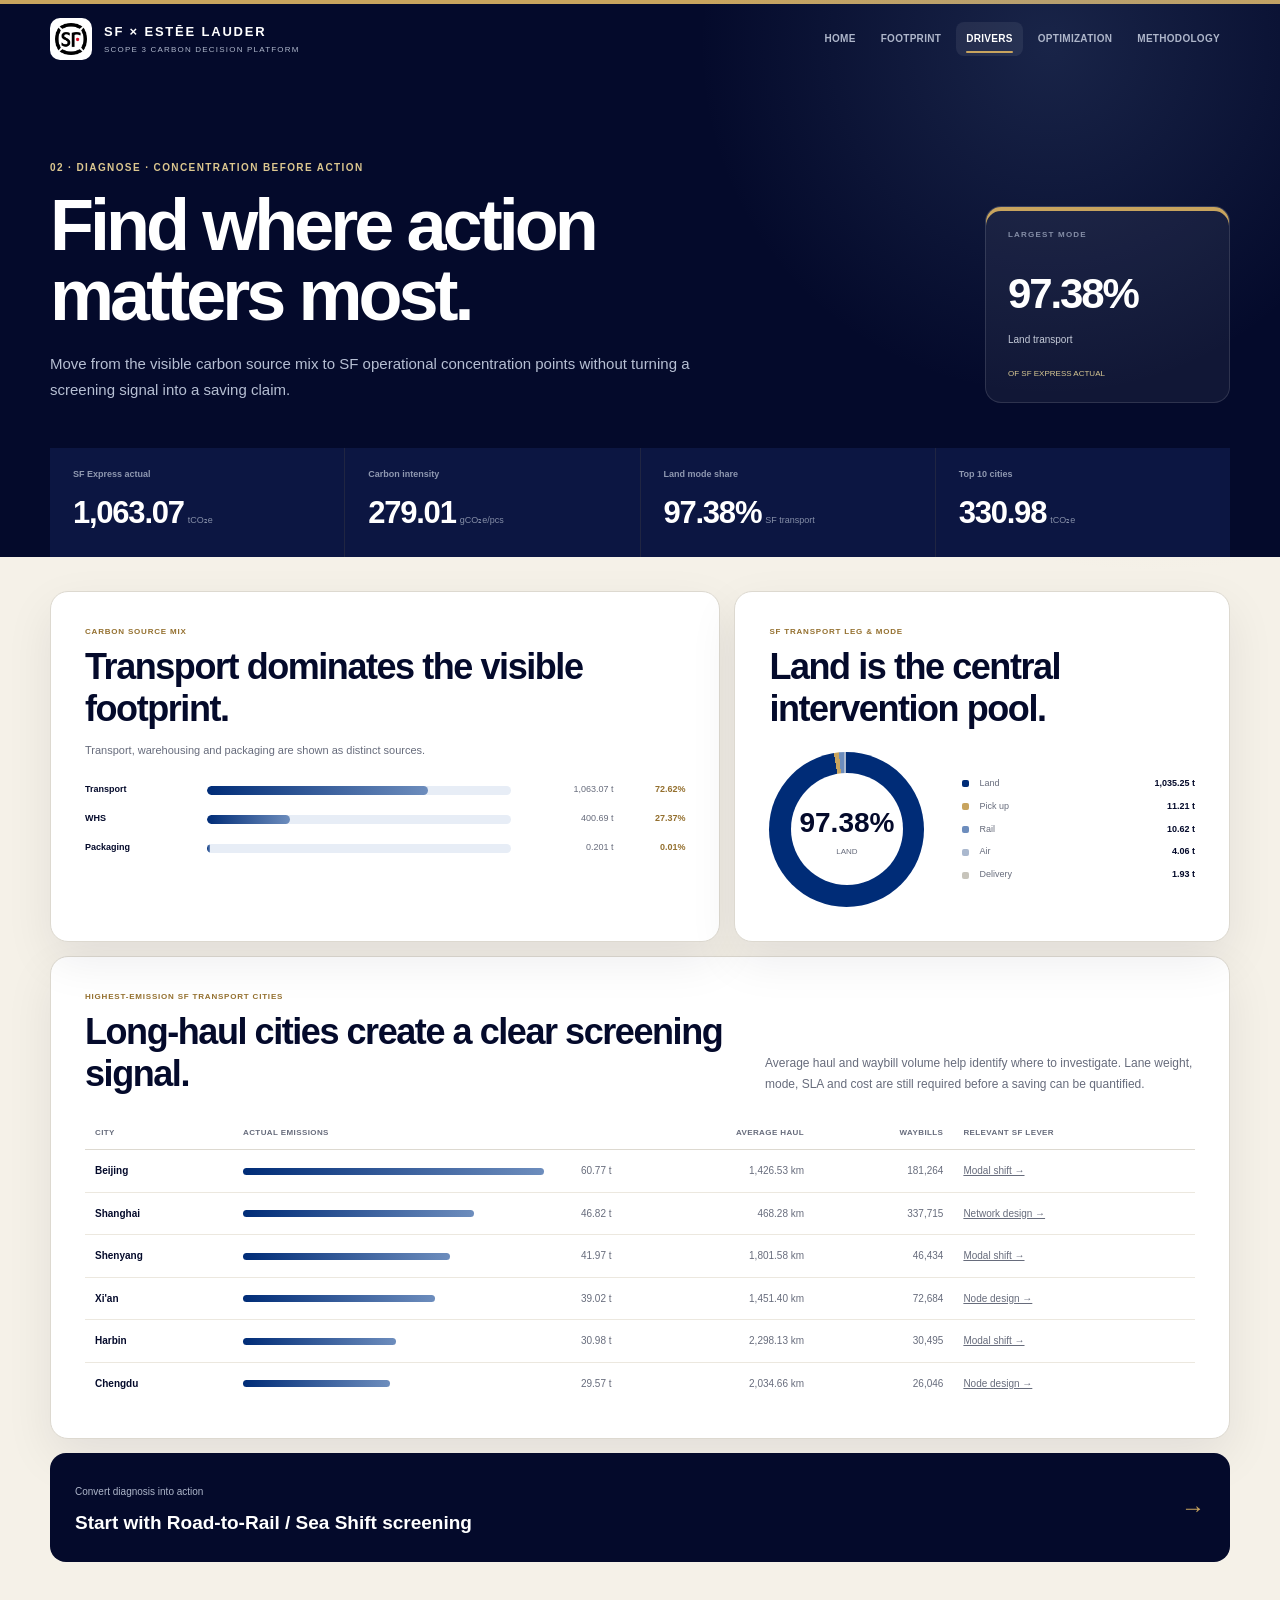
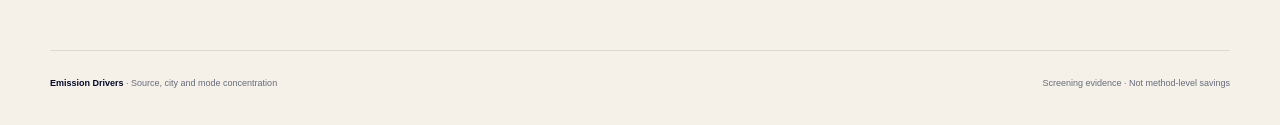
==== commit 47cccbe5: "Remove the alternative optimization view" ====
--- a/drivers.html
+++ b/drivers.html
@@ -16,7 +16,7 @@
           <span class="brand-copy"><strong>SF × ESTĒE LAUDER</strong><span>Scope 3 carbon decision platform</span></span>
         </a>
         <div class="nav-links">
-          <a href="index.html">Home</a><a href="overview.html">Footprint</a><a href="drivers.html">Drivers</a><a href="optimization.html">Optimization</a><a href="optimization-2.html">Optimization II</a><a href="methodology.html">Methodology</a>
+          <a href="index.html">Home</a><a href="overview.html">Footprint</a><a href="drivers.html">Drivers</a><a href="optimization.html">Optimization</a><a href="methodology.html">Methodology</a>
         </div>
       </nav>
 
--- a/assets/site.css
+++ b/assets/site.css
@@ -429,48 +429,6 @@
 .playbook-map article div { display: flex; gap: 5px; margin-top: 10px; }
 .playbook-map i { width: 8px; height: 8px; display: block; border-radius: 50%; background: var(--gold); }
 
-.variant-switch { padding: 6px; display: flex; align-items: center; gap: 6px; border: 1px solid var(--line); border-radius: 12px; background: #fff; box-shadow: 0 8px 24px rgba(4, 10, 43, 0.05); }
-.variant-switch > span { margin: 0 auto 0 10px; color: var(--gold-deep); font-size: 8px; font-weight: 800; letter-spacing: 0.7px; text-transform: uppercase; }
-.variant-switch a { padding: 9px 13px; color: var(--muted); border-radius: 8px; font-size: 9px; text-decoration: none; }
-.variant-switch a b { margin-right: 5px; color: var(--navy); }
-.variant-switch a.active { color: #fff; background: var(--navy); }
-.variant-switch a.active b { color: #d9c994; }
-.variant-switch + .match-flow, .variant-switch + .portfolio-stage, .variant-switch + .card { margin-top: 14px; }
-
-.portfolio-stage { display: grid; grid-template-columns: minmax(250px, 0.72fr) 92px minmax(0, 1.75fr); gap: 14px; align-items: stretch; }
-.challenge-core { padding: 30px; display: flex; flex-direction: column; color: #fff; border-radius: 18px; background: var(--navy); box-shadow: var(--shadow); }
-.challenge-core > span { color: #d9c994; font-size: 8px; font-weight: 800; letter-spacing: 0.8px; text-transform: uppercase; }
-.challenge-core h2 { margin: 12px 0 0; color: #fff; font-size: 29px; letter-spacing: -0.045em; line-height: 1.08; }
-.challenge-number { margin-top: 42px; padding: 19px 0; border-top: 1px solid rgba(255, 255, 255, 0.12); border-bottom: 1px solid rgba(255, 255, 255, 0.12); }
-.challenge-number strong, .challenge-number small { display: block; }
-.challenge-number strong { color: var(--gold); font-size: 38px; letter-spacing: -0.05em; }
-.challenge-number small { margin-top: 2px; color: #aeb6ca; font-size: 8px; text-transform: uppercase; }
-.challenge-core p { margin: auto 0 0; padding-top: 28px; color: #b6bfd3; font-size: 11px; line-height: 1.65; }
-.portfolio-connector { position: relative; display: flex; align-items: center; justify-content: center; flex-direction: column; gap: 12px; color: var(--gold-deep); text-align: center; }
-.portfolio-connector::before { position: absolute; left: 0; right: 0; top: 50%; content: ""; border-top: 1px solid rgba(148, 112, 47, 0.4); }
-.portfolio-connector span, .portfolio-connector i { position: relative; z-index: 1; background: var(--ivory); }
-.portfolio-connector span { padding: 5px; font-size: 7px; font-weight: 800; letter-spacing: 0.7px; line-height: 1.4; }
-.portfolio-connector i { padding: 0 5px; font-size: 19px; font-style: normal; }
-.solution-paths { display: grid; grid-template-columns: 1fr 1fr; gap: 10px; }
-.solution-path { min-width: 0; padding: 22px; display: grid; grid-template-columns: 38px minmax(0, 1fr); gap: 15px; border: 1px solid var(--line); border-top: 3px solid var(--gold); border-radius: 14px; background: #fff; box-shadow: var(--shadow); }
-.solution-path:nth-child(2), .solution-path:nth-child(4) { border-top-color: var(--blue-3); }
-.path-number { width: 36px; height: 36px; display: grid; place-items: center; color: var(--navy); border-radius: 50%; background: var(--champagne); font-size: 10px; font-weight: 800; }
-.solution-path small { color: var(--gold-deep); font-size: 7px; font-weight: 800; letter-spacing: 0.7px; }
-.solution-path h2 { margin: 6px 0 0; color: var(--navy); font-size: 17px; letter-spacing: -0.025em; line-height: 1.25; }
-.solution-path p { margin: 9px 0 0; color: var(--muted); font-size: 9px; line-height: 1.55; }
-.path-tags { display: flex; flex-wrap: wrap; gap: 5px; margin-top: 15px; }
-.path-tags span { padding: 4px 7px; color: var(--blue); border-radius: 999px; background: var(--powder-2); font-size: 7px; }
-.selection-framework { margin-top: clamp(54px, 7vw, 78px); }
-.decision-lenses { display: grid; grid-template-columns: repeat(4, minmax(0, 1fr)); gap: 9px; margin-top: 24px; }
-.decision-lenses article { min-height: 150px; padding: 20px; border: 1px solid var(--line); border-radius: 13px; background: #fff; }
-.decision-lenses span { color: var(--gold-deep); font-size: 9px; font-weight: 800; }
-.decision-lenses strong { display: block; margin-top: 24px; color: var(--navy); font-size: 14px; }
-.decision-lenses p { margin: 7px 0 0; color: var(--muted); font-size: 9px; line-height: 1.55; }
-.portfolio-note { margin-top: 12px; padding: 18px 20px; display: grid; grid-template-columns: auto minmax(0, 1fr) auto; gap: 22px; align-items: center; color: #fff; border-radius: 13px; background: var(--navy); }
-.portfolio-note span { color: #d9c994; font-size: 8px; font-weight: 800; text-transform: uppercase; }
-.portfolio-note strong { font-size: 11px; }
-.portfolio-note a { color: #d9c994; font-size: 9px; font-weight: 800; text-decoration: none; }
-
 .methodology-flow { display: grid; grid-template-columns: repeat(5, minmax(0, 1fr)); gap: 8px; margin-top: 25px; }
 .flow-step { position: relative; min-height: 165px; padding: 19px; color: #fff; border-radius: 14px; background: var(--navy); }
 .flow-step:not(:last-child)::after { position: absolute; top: 50%; right: -9px; z-index: 2; content: "→"; color: var(--gold-deep); transform: translateY(-50%); }
@@ -516,8 +474,6 @@
   .match-visual { grid-template-columns: 1fr; justify-items: center; }
   .match-route { width: 100%; }
   .playbook-overview { grid-template-columns: 1fr; }
-  .portfolio-stage { grid-template-columns: minmax(240px, 0.65fr) 65px minmax(0, 1.35fr); }
-  .solution-paths { grid-template-columns: 1fr; }
   .coverage-grid, .method-library { grid-template-columns: repeat(3, minmax(0, 1fr)); }
   .methodology-flow { grid-template-columns: repeat(3, minmax(0, 1fr)); }
   .flow-step::after { display: none; }
@@ -556,15 +512,6 @@
   .playbook-map { grid-template-columns: repeat(5, minmax(100px, 1fr)); overflow-x: auto; }
   .estimate-equation { grid-template-columns: 1fr; }
   .estimate-equation > b { display: none; }
-  .variant-switch { overflow-x: auto; }
-  .variant-switch > span, .variant-switch a { flex: 0 0 auto; }
-  .portfolio-stage { grid-template-columns: 1fr; }
-  .portfolio-connector { min-height: 54px; }
-  .portfolio-connector::before { top: 0; bottom: 0; left: 50%; right: auto; border-top: 0; border-left: 1px solid rgba(148, 112, 47, 0.4); }
-  .portfolio-connector i { transform: rotate(90deg); }
-  .solution-paths { grid-template-columns: 1fr 1fr; }
-  .decision-lenses { grid-template-columns: 1fr 1fr; }
-  .portfolio-note { grid-template-columns: 1fr; gap: 7px; }
   .methodology-flow { grid-template-columns: 1fr 1fr; }
   .site-footer { align-items: flex-start; flex-direction: column; gap: 8px; }
 }
@@ -595,6 +542,167 @@
   .match-result-head { flex-direction: column; }
   .outcome-line { grid-template-columns: 1fr; }
   .estimate-head, .estimate-foot { align-items: flex-start; flex-direction: column; }
-  .solution-paths, .decision-lenses { grid-template-columns: 1fr; }
-  .challenge-core { min-height: 380px; }
-}
+}
+
+/* Quantified routing case */
+.precision-hero h1 { max-width: 900px; }
+.sample-rationale { margin-top: 14px; padding: 18px 22px; display: grid; grid-template-columns: 165px minmax(0, 1fr) auto; gap: 22px; align-items: center; border: 1px solid rgba(200, 164, 94, 0.45); border-left: 4px solid var(--gold); border-radius: 14px; background: #fff; box-shadow: var(--shadow); }
+.sample-rationale-title span, .sample-rationale-title strong { display: block; }
+.sample-rationale-title span { color: var(--gold-deep); font-size: 10px; font-weight: 800; letter-spacing: 0.8px; text-transform: uppercase; }
+.sample-rationale-title strong { margin-top: 4px; color: var(--navy); font-size: 16px; }
+.sample-rationale p { margin: 0; color: var(--muted); font-size: 11px; line-height: 1.6; }
+.sample-rationale p b { color: var(--navy); }
+.sample-rationale-facts { display: grid; grid-template-columns: auto auto; gap: 18px; }
+.sample-rationale-facts span { color: var(--muted); font-size: 10px; white-space: nowrap; }
+.sample-rationale-facts b { display: block; color: var(--blue); font-size: 18px; line-height: 1.15; }
+.precision-signal { margin-top: 14px; padding: 30px; }
+.precision-section-head { display: flex; align-items: flex-end; justify-content: space-between; gap: 28px; }
+.precision-section-head > div:first-child > span { color: var(--gold-deep); font-size: 10px; font-weight: 800; letter-spacing: 0.8px; text-transform: uppercase; }
+.precision-section-head h2 { max-width: 720px; margin: 7px 0 0; color: var(--navy); font-size: clamp(26px, 3vw, 38px); letter-spacing: -0.045em; line-height: 1.1; }
+.precision-section-head.compact { align-items: flex-start; }
+.precision-section-head.compact h2 { font-size: 27px; }
+.evidence-badge { min-width: 175px; padding: 12px 14px; display: grid; grid-template-columns: 9px minmax(0, 1fr); column-gap: 8px; align-items: center; border: 1px solid var(--soft-line); border-radius: 11px; background: var(--cream); }
+.evidence-badge i { width: 8px; height: 8px; grid-row: 1 / 3; border-radius: 50%; background: var(--success); box-shadow: 0 0 0 4px rgba(46, 105, 90, 0.1); }
+.evidence-badge span { color: var(--muted); font-size: 9px; font-weight: 800; letter-spacing: 0.5px; text-transform: uppercase; }
+.evidence-badge strong { color: var(--navy); font-size: 11px; }
+.signal-layout { margin-top: 27px; display: grid; grid-template-columns: minmax(0, 0.9fr) minmax(0, 1.1fr); gap: 12px; }
+.concentration-panel, .intensity-benchmark { min-width: 0; padding: 23px; border: 1px solid var(--soft-line); border-radius: 14px; background: var(--cream); }
+.panel-kicker { display: flex; align-items: center; justify-content: space-between; gap: 15px; }
+.panel-kicker span { color: var(--gold-deep); font-size: 10px; font-weight: 800; letter-spacing: 0.6px; text-transform: uppercase; }
+.panel-kicker strong { color: var(--navy); font-size: 11px; }
+.cohort-identity { margin-top: 17px; padding: 15px 16px; border-left: 3px solid var(--gold); border-radius: 0 9px 9px 0; background: #fff; }
+.cohort-identity span, .cohort-identity strong, .cohort-identity small { display: block; }
+.cohort-identity span { color: var(--muted); font-size: 9px; font-weight: 800; letter-spacing: 0.5px; text-transform: uppercase; }
+.cohort-identity strong { margin-top: 4px; color: var(--navy); font-size: 18px; }
+.cohort-identity small { margin-top: 3px; color: var(--gold-deep); font-size: 10px; font-weight: 700; }
+.concentration-bars { margin-top: 18px; display: grid; gap: 15px; }
+.concentration-row > div:first-child, .benchmark-row > div:first-child { display: flex; align-items: baseline; justify-content: space-between; gap: 14px; }
+.concentration-row span, .benchmark-row span { color: var(--muted); font-size: 12px; font-weight: 700; }
+.concentration-row strong, .benchmark-row strong { color: var(--navy); font-size: 18px; letter-spacing: -0.025em; }
+.concentration-track, .benchmark-track { height: 9px; margin-top: 7px; overflow: hidden; border-radius: 999px; background: #e3e6ec; }
+.concentration-track i, .benchmark-track i { width: var(--share); height: 100%; display: block; border-radius: inherit; background: var(--blue-3); }
+.concentration-row.is-carbon .concentration-track i { background: var(--gold); }
+.concentration-equation { margin-top: 18px; padding-top: 15px; display: grid; grid-template-columns: 1fr auto 1fr auto 1fr; gap: 9px; align-items: center; border-top: 1px solid var(--soft-line); }
+.concentration-equation div { min-width: 0; }
+.concentration-equation strong, .concentration-equation span { display: block; text-align: center; }
+.concentration-equation strong { color: var(--navy); font-size: 17px; }
+.concentration-equation span { margin-top: 2px; color: var(--muted); font-size: 8px; font-weight: 700; text-transform: uppercase; }
+.concentration-equation > b { color: var(--gold-deep); font-size: 15px; }
+.concentration-equation .is-result { padding: 7px; border-radius: 8px; background: var(--navy); }
+.concentration-equation .is-result strong { color: var(--gold); }
+.concentration-equation .is-result span { color: #aeb6ca; }
+.benchmark-list { margin-top: 20px; display: grid; gap: 13px; }
+.benchmark-track { height: 8px; }
+.benchmark-track i { width: max(var(--level), 8px); background: var(--blue-3); }
+.benchmark-row.is-primary .benchmark-track i { background: var(--gold); }
+.benchmark-row:not(.is-primary) strong { color: var(--blue); }
+.evidence-ribbon { margin-top: 12px; display: grid; grid-template-columns: repeat(4, minmax(0, 1fr)); overflow: hidden; border: 1px solid var(--soft-line); border-radius: 12px; }
+.evidence-ribbon > span { min-width: 0; padding: 16px; display: grid; grid-template-columns: 27px minmax(0, 1fr); align-items: center; column-gap: 10px; color: var(--muted); border-right: 1px solid var(--soft-line); font-size: 10px; line-height: 1.35; }
+.evidence-ribbon > span:last-child { border-right: 0; }
+.evidence-ribbon i { width: 27px; height: 27px; grid-row: 1 / 3; display: grid; place-items: center; color: var(--gold-deep); border-radius: 50%; background: var(--champagne); font-size: 8px; font-style: normal; font-weight: 800; }
+.evidence-ribbon b { color: var(--navy); font-size: 10px; }
+.precision-workbench { margin-top: 14px; display: grid; grid-template-columns: minmax(0, 0.92fr) minmax(0, 1.08fr); gap: 14px; align-items: stretch; }
+.routing-strategy, .impact-simulator { min-width: 0; padding: 28px; }
+.engine-chip, .scenario-chip { padding: 8px 11px; color: var(--blue); border-radius: 999px; background: var(--powder-2); font-size: 9px; letter-spacing: 0.5px; text-transform: uppercase; white-space: nowrap; }
+.routing-origin { margin-top: 24px; padding: 17px 19px; border: 1px solid rgba(200, 164, 94, 0.35); border-radius: 12px; background: #faf7f0; }
+.routing-origin span, .routing-origin strong, .routing-origin small { display: block; }
+.routing-origin span { color: var(--gold-deep); font-size: 9px; font-weight: 800; letter-spacing: 0.6px; text-transform: uppercase; }
+.routing-origin strong { margin-top: 6px; color: var(--navy); font-size: 19px; }
+.routing-origin small { margin-top: 4px; color: var(--muted); font-size: 11px; }
+.strategy-connector { height: 42px; display: flex; align-items: center; justify-content: center; flex-direction: column; color: var(--gold-deep); }
+.strategy-connector span { font-size: 8px; font-weight: 800; letter-spacing: 0.8px; }
+.strategy-connector i { margin-top: -2px; font-size: 15px; font-style: normal; }
+.strategy-options { display: grid; grid-template-columns: 1fr 1fr; gap: 9px; }
+.strategy-option { min-width: 0; padding: 18px; color: var(--ink); border: 1px solid var(--line); border-radius: 13px; background: #fff; text-align: left; cursor: pointer; transition: border-color 0.16s ease, box-shadow 0.16s ease, transform 0.16s ease; }
+.strategy-option:hover { transform: translateY(-2px); border-color: rgba(0, 44, 119, 0.35); }
+.strategy-option.active { color: #fff; border-color: var(--navy); background: var(--navy); box-shadow: 0 13px 28px rgba(4, 10, 43, 0.16); }
+.strategy-option > span, .strategy-option > strong, .strategy-option > small { display: block; }
+.strategy-option > span { color: var(--gold-deep); font-size: 9px; font-weight: 800; letter-spacing: 0.5px; text-transform: uppercase; }
+.strategy-option > strong { margin-top: 7px; color: var(--navy); font-size: 19px; line-height: 1.25; }
+.strategy-option > small { min-height: 46px; margin-top: 8px; color: var(--muted); font-size: 11px; line-height: 1.55; }
+.strategy-option > div { margin-top: 15px; padding-top: 13px; border-top: 1px solid var(--soft-line); }
+.strategy-option > div b, .strategy-option > div em { display: block; }
+.strategy-option > div b { color: var(--blue); font-size: 26px; letter-spacing: -0.04em; }
+.strategy-option > div em { color: var(--muted); font-size: 9px; font-style: normal; text-transform: uppercase; }
+.strategy-option.active > span, .strategy-option.active > div b { color: var(--gold); }
+.strategy-option.active > strong { color: #fff; }
+.strategy-option.active > small, .strategy-option.active > div em { color: #aeb6ca; }
+.strategy-option.active > div { border-color: rgba(255, 255, 255, 0.12); }
+.execution-guardrails { margin-top: 16px; display: grid; grid-template-columns: repeat(3, 1fr); gap: 6px; }
+.execution-guardrails span { padding: 10px 8px; display: flex; align-items: center; justify-content: center; gap: 6px; border-radius: 9px; background: var(--powder-2); }
+.execution-guardrails i { color: var(--success); font-size: 9px; font-style: normal; }
+.execution-guardrails b { color: var(--navy); font-size: 10px; }
+.share-control { margin-top: 24px; padding: 17px; border-radius: 12px; background: var(--powder-2); }
+.share-control > div:first-child { display: flex; align-items: center; justify-content: space-between; gap: 15px; }
+.share-control span { color: var(--muted); font-size: 10px; font-weight: 800; text-transform: uppercase; }
+.share-control output { color: var(--navy); font-size: 22px; font-weight: 800; letter-spacing: -0.04em; }
+#candidate-share { --range-progress: 20%; width: 100%; height: 5px; margin: 17px 0 0; appearance: none; border-radius: 999px; background: linear-gradient(90deg, var(--gold) 0 var(--range-progress), #d9dee8 var(--range-progress) 100%); cursor: pointer; }
+#candidate-share::-webkit-slider-thumb { width: 18px; height: 18px; appearance: none; border: 4px solid #fff; border-radius: 50%; background: var(--navy); box-shadow: 0 2px 8px rgba(4, 10, 43, 0.25); }
+#candidate-share::-moz-range-thumb { width: 11px; height: 11px; border: 4px solid #fff; border-radius: 50%; background: var(--navy); box-shadow: 0 2px 8px rgba(4, 10, 43, 0.25); }
+.share-presets { margin-top: 14px; display: grid; grid-template-columns: repeat(4, 1fr); gap: 5px; }
+.share-presets button { padding: 7px; color: var(--muted); border: 1px solid transparent; border-radius: 7px; background: #fff; font-size: 9px; font-weight: 800; cursor: pointer; }
+.share-presets button.active { color: #fff; background: var(--blue); }
+.impact-hero { margin-top: 12px; padding: 22px; color: #fff; border-radius: 14px; background: var(--navy); }
+.impact-hero > span { color: #d9c994; font-size: 10px; font-weight: 800; letter-spacing: 0.7px; text-transform: uppercase; }
+.impact-hero > strong { display: block; margin-top: 8px; color: #fff; font-size: 42px; letter-spacing: -0.055em; line-height: 1; }
+.impact-hero > strong small { color: var(--gold); font-size: 13px; letter-spacing: 0; }
+.impact-hero p { margin: 12px 0 0; color: #aeb6ca; font-size: 10px; }
+.impact-hero p b { color: #fff; }
+.impact-metrics { margin-top: 9px; display: grid; grid-template-columns: repeat(3, minmax(0, 1fr)); gap: 7px; }
+.impact-metrics article { min-width: 0; padding: 13px; border: 1px solid var(--soft-line); border-radius: 10px; background: #fff; }
+.impact-metrics span, .impact-metrics strong, .impact-metrics small { display: block; }
+.impact-metrics span { min-height: 23px; color: var(--muted); font-size: 9px; line-height: 1.3; text-transform: uppercase; }
+.impact-metrics strong { margin-top: 7px; color: var(--navy); font-size: 17px; line-height: 1.2; }
+.impact-metrics small { margin-top: 5px; color: var(--success); font-size: 9px; }
+.model-trace { margin-top: 13px; padding: 13px; display: grid; grid-template-columns: 1fr auto 1fr auto 1fr; gap: 9px; align-items: center; border-radius: 10px; background: var(--cream); }
+.model-trace div { min-width: 0; }
+.model-trace span, .model-trace strong, .model-trace small { display: block; }
+.model-trace span { color: var(--muted); font-size: 8px; text-transform: uppercase; }
+.model-trace strong { margin-top: 4px; color: var(--navy); font-size: 16px; }
+.model-trace small { color: var(--muted); font-size: 8px; }
+.model-trace > b { color: var(--gold-deep); }
+.model-trace .is-result strong { color: var(--blue); }
+.model-note { margin: 14px 0 0; display: flex; align-items: center; justify-content: space-between; gap: 12px; color: var(--muted); font-size: 9px; }
+.model-note b { color: var(--gold-deep); text-transform: uppercase; }
+
+/* Keep the compact two-column workbench while making the Scale panel presentation-safe. */
+.impact-simulator .precision-section-head > div:first-child > span { font-size: 10px; }
+.impact-simulator .share-control span { font-size: 11px; }
+.impact-simulator .share-presets button { min-height: 31px; font-size: 10px; }
+.impact-simulator .impact-hero > span { font-size: 11px; }
+.impact-simulator .impact-hero p { font-size: 12px; line-height: 1.45; }
+.impact-simulator .impact-metrics span { min-height: 27px; font-size: 10px; line-height: 1.35; }
+.impact-simulator .impact-metrics strong { font-size: 17px; }
+.impact-simulator .impact-metrics small { font-size: 10px; line-height: 1.35; }
+.impact-simulator .model-trace span { font-size: 10px; line-height: 1.3; }
+.impact-simulator .model-trace strong { font-size: 16px; }
+.impact-simulator .model-trace small { margin-top: 2px; font-size: 10px; }
+.impact-simulator .model-note { font-size: 11px; line-height: 1.45; }
+
+@media (max-width: 1000px) {
+  .precision-workbench { grid-template-columns: 1fr; }
+}
+
+@media (max-width: 760px) {
+  .sample-rationale { grid-template-columns: 1fr; gap: 13px; }
+  .sample-rationale-facts { justify-content: start; }
+  .signal-layout { grid-template-columns: 1fr; }
+  .evidence-ribbon { grid-template-columns: 1fr 1fr; }
+  .evidence-ribbon > span:nth-child(2) { border-right: 0; }
+  .evidence-ribbon > span:nth-child(-n+2) { border-bottom: 1px solid var(--soft-line); }
+}
+
+@media (max-width: 520px) {
+  .sample-rationale-facts { grid-template-columns: 1fr 1fr; gap: 12px; }
+  .precision-signal, .routing-strategy, .impact-simulator { padding: 21px; }
+  .precision-section-head { align-items: flex-start; flex-direction: column; }
+  .evidence-badge { width: 100%; }
+  .evidence-ribbon, .strategy-options, .execution-guardrails, .impact-metrics { grid-template-columns: 1fr; }
+  .evidence-ribbon > span { border-right: 0; border-bottom: 1px solid var(--soft-line); }
+  .evidence-ribbon > span:last-child { border-bottom: 0; }
+  .model-trace { grid-template-columns: 1fr; }
+  .model-trace > b { display: none; }
+  .model-note { align-items: flex-start; flex-direction: column; }
+  .concentration-equation { grid-template-columns: 1fr; }
+  .concentration-equation > b { display: none; }
+}
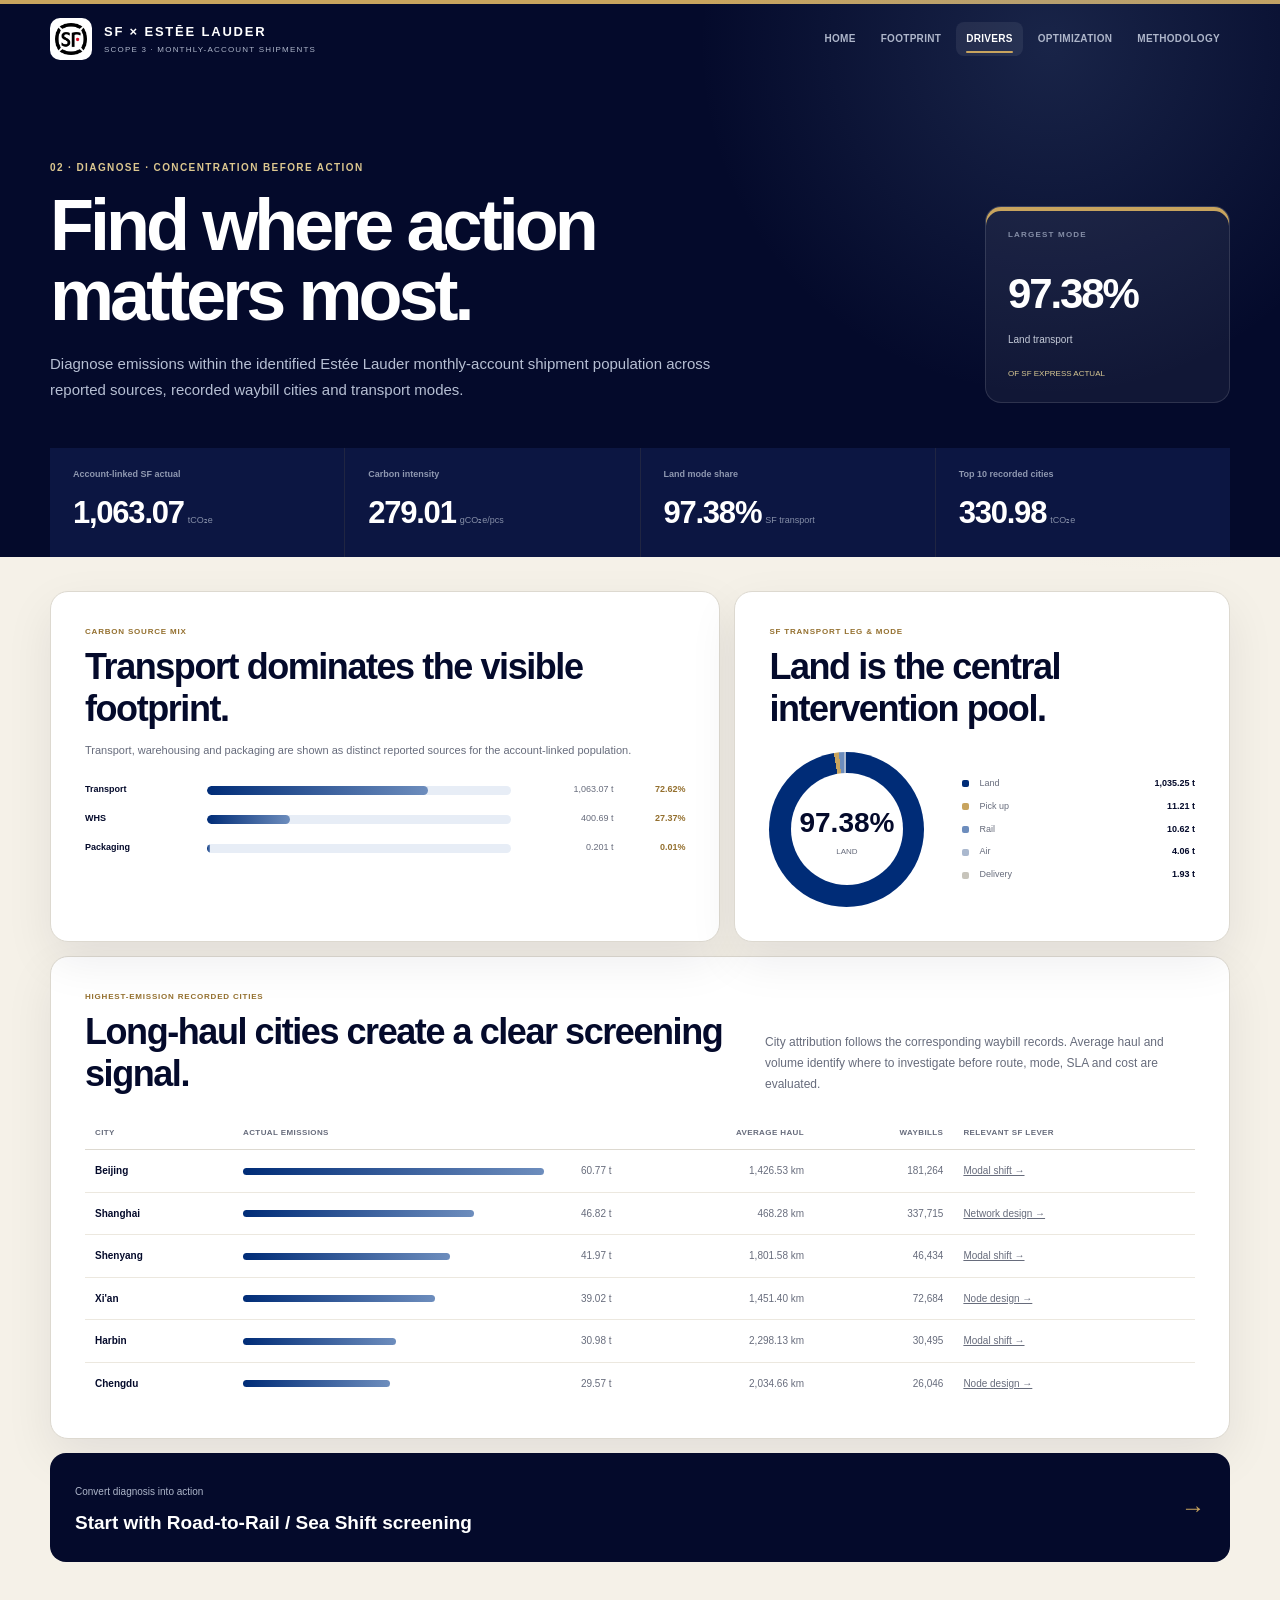
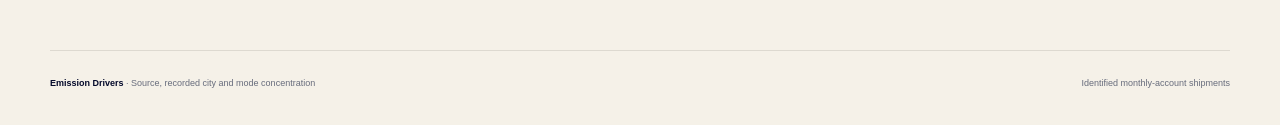
==== commit b7c9aede: "Clarify monthly-account reporting boundary" ====
--- a/drivers.html
+++ b/drivers.html
@@ -3,9 +3,9 @@
 <head>
   <meta charset="UTF-8">
   <meta name="viewport" content="width=device-width, initial-scale=1.0">
-  <meta name="description" content="Estée Lauder 2026 logistics carbon emission drivers across sources, cities and modes.">
+  <meta name="description" content="Estée Lauder 2026 monthly-account logistics carbon emission drivers across sources, recorded cities and modes.">
   <title>Emission Drivers · Estée Lauder × SF</title>
-  <link rel="stylesheet" href="assets/site.css?v=20260902c">
+  <link rel="stylesheet" href="assets/site.css?v=20260903e">
 </head>
 <body>
   <header class="site-header">
@@ -13,7 +13,7 @@
       <nav class="site-nav" aria-label="Primary navigation">
         <a class="brand-link" href="index.html">
           <span class="logo-box"><img src="assets/sf-logo.png" alt="SF Express logo"></span>
-          <span class="brand-copy"><strong>SF × ESTĒE LAUDER</strong><span>Scope 3 carbon decision platform</span></span>
+          <span class="brand-copy"><strong>SF × ESTĒE LAUDER</strong><span>Scope 3 · Monthly-account shipments</span></span>
         </a>
         <div class="nav-links">
           <a href="index.html">Home</a><a href="overview.html">Footprint</a><a href="drivers.html">Drivers</a><a href="optimization.html">Optimization</a><a href="methodology.html">Methodology</a>
@@ -24,7 +24,7 @@
         <div>
           <div class="eyebrow">02 · Diagnose · Concentration before action</div>
           <h1>Find where action<br>matters most.</h1>
-          <p>Move from the visible carbon source mix to SF operational concentration points without turning a screening signal into a saving claim.</p>
+          <p>Diagnose emissions within the identified Estée Lauder monthly-account shipment population across reported sources, recorded waybill cities and transport modes.</p>
         </div>
         <aside class="data-stamp" aria-label="Largest transport mode">
           <span>Largest mode</span><strong>97.38%</strong><small>Land transport</small><em>of SF Express actual</em>
@@ -32,10 +32,10 @@
       </div>
 
       <div class="hero-kpis" aria-label="Key emission drivers">
-        <article><span>SF Express actual</span><strong>1,063.07</strong><small>tCO₂e</small></article>
+        <article><span>Account-linked SF actual</span><strong>1,063.07</strong><small>tCO₂e</small></article>
         <article><span>Carbon intensity</span><strong>279.01</strong><small>gCO₂e/pcs</small></article>
         <article><span>Land mode share</span><strong>97.38%</strong><small>SF transport</small></article>
-        <article><span>Top 10 cities</span><strong>330.98</strong><small>tCO₂e</small></article>
+        <article><span>Top 10 recorded cities</span><strong>330.98</strong><small>tCO₂e</small></article>
       </div>
     </div>
   </header>
@@ -45,7 +45,7 @@
       <article class="card">
         <div class="card-kicker">Carbon source mix</div>
         <h2>Transport dominates the visible footprint.</h2>
-        <p class="card-description">Transport, warehousing and packaging are shown as distinct sources.</p>
+        <p class="card-description">Transport, warehousing and packaging are shown as distinct reported sources for the account-linked population.</p>
         <div class="source-list">
           <div class="source-row"><strong>Transport</strong><span class="source-track"><i style="width:72.62%"></i></span><span class="number">1,063.07 t</span><em>72.62%</em></div>
           <div class="source-row"><strong>WHS</strong><span class="source-track"><i style="width:27.37%"></i></span><span class="number">400.69 t</span><em>27.37%</em></div>
@@ -71,8 +71,8 @@
 
     <section class="card city-card" aria-labelledby="city-title">
       <div class="section-heading">
-        <div><div class="card-kicker">Highest-emission SF transport cities</div><h2 id="city-title">Long-haul cities create a clear screening signal.</h2></div>
-        <p>Average haul and waybill volume help identify where to investigate. Lane weight, mode, SLA and cost are still required before a saving can be quantified.</p>
+        <div><div class="card-kicker">Highest-emission recorded cities</div><h2 id="city-title">Long-haul cities create a clear screening signal.</h2></div>
+        <p>City attribution follows the corresponding waybill records. Average haul and volume identify where to investigate before route, mode, SLA and cost are evaluated.</p>
       </div>
       <div class="table-wrap">
         <table class="data-table">
@@ -92,7 +92,7 @@
     <a class="action-link" href="optimization.html?method=m2"><div><span>Convert diagnosis into action</span><strong>Start with Road-to-Rail / Sea Shift screening</strong></div><b>→</b></a>
   </main>
 
-  <footer class="site-footer"><span><strong>Emission Drivers</strong> · Source, city and mode concentration</span><span>Screening evidence · Not method-level savings</span></footer>
+  <footer class="site-footer"><span><strong>Emission Drivers</strong> · Source, recorded city and mode concentration</span><span>Identified monthly-account shipments</span></footer>
   <script src="assets/site.js"></script>
 </body>
 </html>
--- a/assets/site.css
+++ b/assets/site.css
@@ -31,7 +31,7 @@
   background:
     radial-gradient(circle at 90% 0%, rgba(200, 164, 94, 0.1), transparent 28%),
     var(--ivory);
-  font-family: Arial, Helvetica, sans-serif;
+  font-family: Calibri, "Segoe UI", Arial, Helvetica, sans-serif;
   line-height: 1.55;
 }
 
@@ -454,11 +454,6 @@
 .library-card ol { margin: 20px 0 0; padding: 0; list-style: none; }
 .library-card li { padding: 10px 0; color: var(--muted); border-top: 1px solid var(--soft-line); font-size: 8px; line-height: 1.45; }
 .library-card li strong { display: block; margin-bottom: 2px; color: var(--blue); font-size: 8px; }
-.source-link { margin-top: 20px; padding: 18px; display: flex; align-items: center; justify-content: space-between; gap: 20px; color: var(--navy); border: 1px solid var(--line); border-radius: 13px; background: #fff; text-decoration: none; }
-.source-link span { color: var(--muted); font-size: 9px; }
-.source-link strong { display: block; margin-top: 4px; font-size: 12px; }
-.source-link b { color: var(--gold-deep); }
-
 .site-footer { width: min(1180px, calc(100% - 40px)); margin: 0 auto; padding: 26px 0 34px; display: flex; align-items: center; justify-content: space-between; gap: 30px; color: var(--muted); border-top: 1px solid var(--line); font-size: 9px; }
 .site-footer strong { color: var(--navy); }
 
@@ -636,6 +631,9 @@
 .share-control > div:first-child { display: flex; align-items: center; justify-content: space-between; gap: 15px; }
 .share-control span { color: var(--muted); font-size: 10px; font-weight: 800; text-transform: uppercase; }
 .share-control output { color: var(--navy); font-size: 22px; font-weight: 800; letter-spacing: -0.04em; }
+.share-context { margin: 8px 0 0; color: var(--muted); font-size: 11px; }
+.share-context b { color: var(--blue); font-size: 14px; }
+.share-context strong { color: var(--navy); }
 #candidate-share { --range-progress: 20%; width: 100%; height: 5px; margin: 17px 0 0; appearance: none; border-radius: 999px; background: linear-gradient(90deg, var(--gold) 0 var(--range-progress), #d9dee8 var(--range-progress) 100%); cursor: pointer; }
 #candidate-share::-webkit-slider-thumb { width: 18px; height: 18px; appearance: none; border: 4px solid #fff; border-radius: 50%; background: var(--navy); box-shadow: 0 2px 8px rgba(4, 10, 43, 0.25); }
 #candidate-share::-moz-range-thumb { width: 11px; height: 11px; border: 4px solid #fff; border-radius: 50%; background: var(--navy); box-shadow: 0 2px 8px rgba(4, 10, 43, 0.25); }
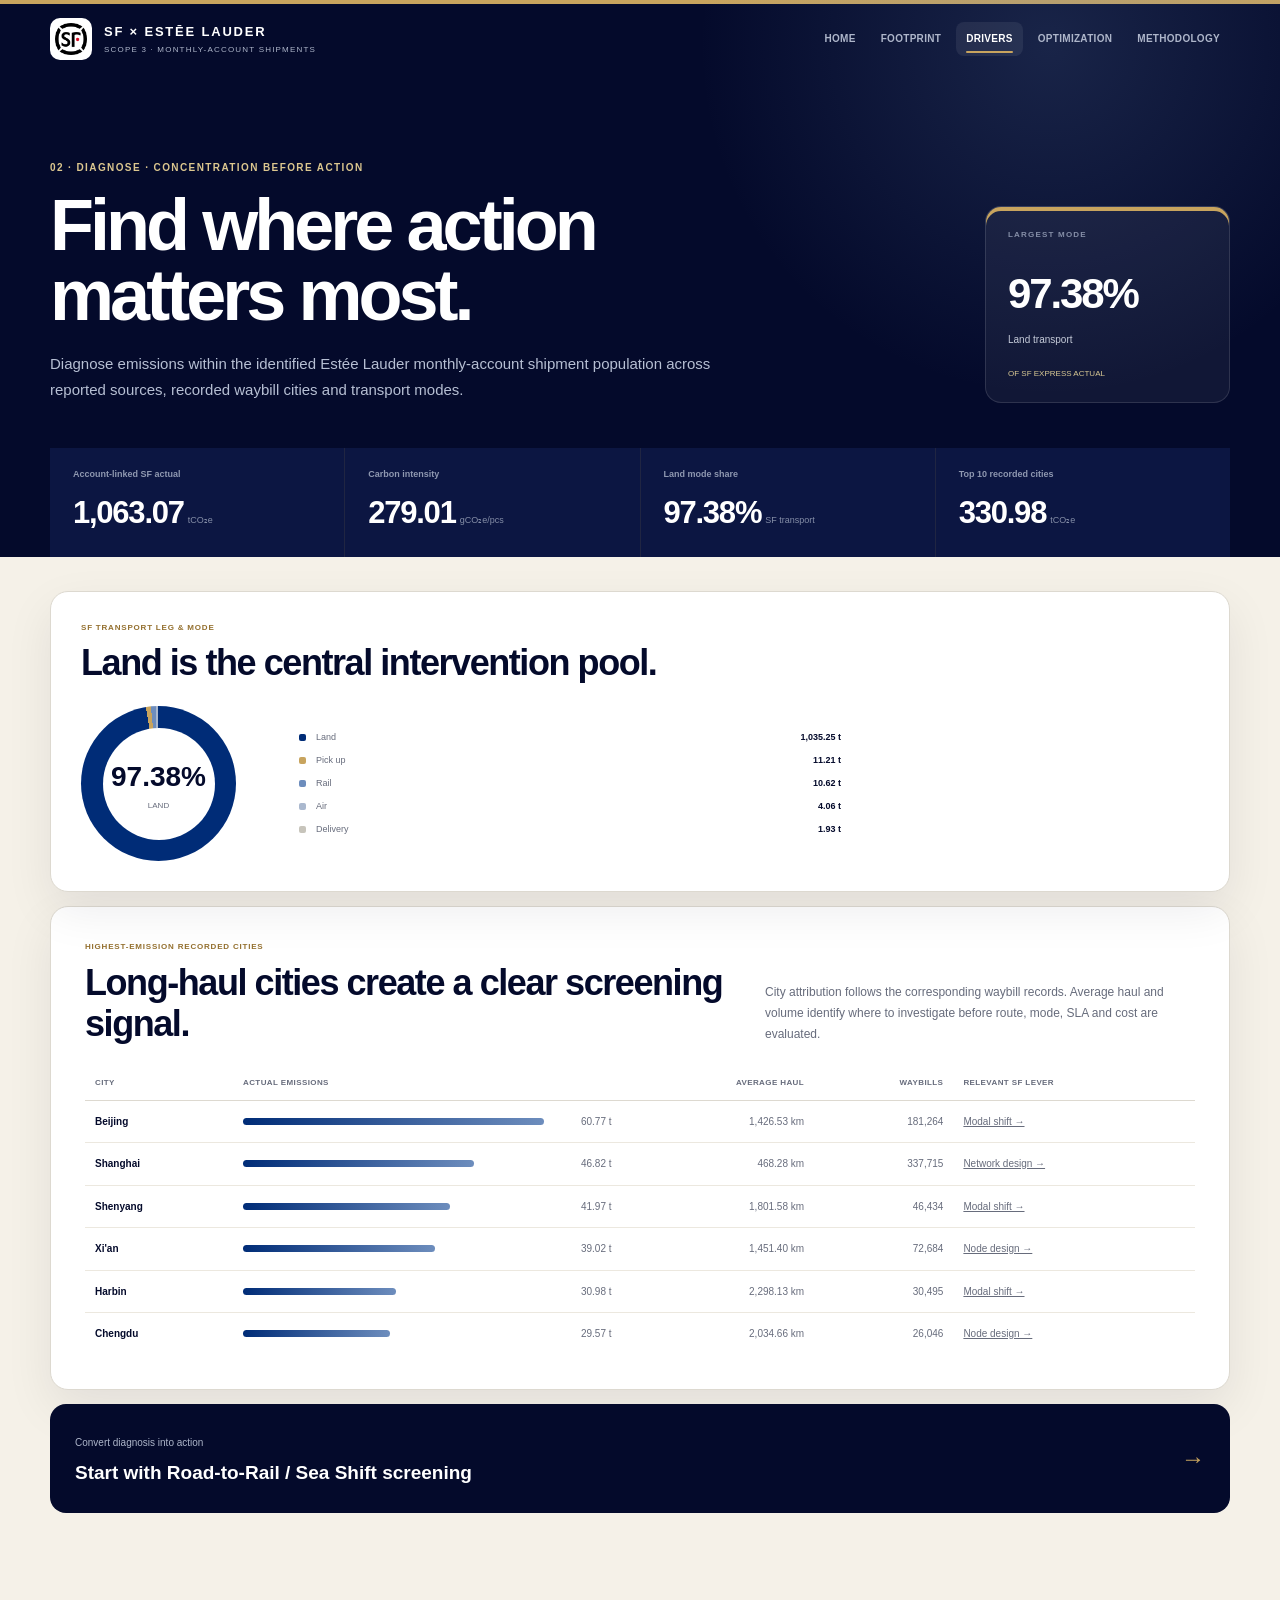
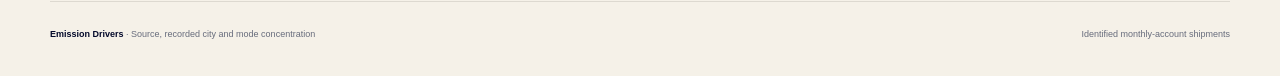
==== commit 2b747dba: "Refine drivers and Scope 3 methodology" ====
--- a/drivers.html
+++ b/drivers.html
@@ -5,7 +5,7 @@
   <meta name="viewport" content="width=device-width, initial-scale=1.0">
   <meta name="description" content="Estée Lauder 2026 monthly-account logistics carbon emission drivers across sources, recorded cities and modes.">
   <title>Emission Drivers · Estée Lauder × SF</title>
-  <link rel="stylesheet" href="assets/site.css?v=20260903e">
+  <link rel="stylesheet" href="assets/site.css?v=20260903f">
 </head>
 <body>
   <header class="site-header">
@@ -41,18 +41,7 @@
   </header>
 
   <main class="main-shell">
-    <section class="driver-overview">
-      <article class="card">
-        <div class="card-kicker">Carbon source mix</div>
-        <h2>Transport dominates the visible footprint.</h2>
-        <p class="card-description">Transport, warehousing and packaging are shown as distinct reported sources for the account-linked population.</p>
-        <div class="source-list">
-          <div class="source-row"><strong>Transport</strong><span class="source-track"><i style="width:72.62%"></i></span><span class="number">1,063.07 t</span><em>72.62%</em></div>
-          <div class="source-row"><strong>WHS</strong><span class="source-track"><i style="width:27.37%"></i></span><span class="number">400.69 t</span><em>27.37%</em></div>
-          <div class="source-row"><strong>Packaging</strong><span class="source-track"><i style="width:0.8%"></i></span><span class="number">0.201 t</span><em>0.01%</em></div>
-        </div>
-      </article>
-
+    <section class="driver-overview single">
       <article class="card">
         <div class="card-kicker">SF transport leg & mode</div>
         <h2>Land is the central intervention pool.</h2>
--- a/assets/site.css
+++ b/assets/site.css
@@ -704,3 +704,109 @@
   .concentration-equation { grid-template-columns: 1fr; }
   .concentration-equation > b { display: none; }
 }
+
+/* Methodology: compliant accounting system without dashboard clutter */
+.driver-overview.single { grid-template-columns: 1fr; }
+.driver-overview.single > .card { padding: 30px; }
+.driver-overview.single .mode-layout { grid-template-columns: 190px minmax(0, 1fr); max-width: 760px; }
+
+.methodology-header::after { background: radial-gradient(circle at 78% 12%, rgba(200, 164, 94, 0.16), transparent 32%); }
+.methodology-hero p { max-width: 720px; }
+.methodology-main { padding-top: 32px; }
+.method-strategy { margin-top: 0; }
+
+.directive-grid { margin-top: 25px; display: grid; grid-template-columns: repeat(3, minmax(0, 1fr)); gap: 12px; }
+.directive-card { min-height: 245px; padding: 26px; border: 1px solid var(--line); border-radius: 16px; background: #fff; box-shadow: 0 12px 32px rgba(4, 10, 43, 0.05); }
+.directive-card.is-priority { color: #fff; border-color: var(--navy); background: var(--navy); }
+.directive-card > span { color: var(--gold-deep); font-size: 9px; font-weight: 800; letter-spacing: 0.7px; text-transform: uppercase; }
+.directive-card > strong { display: block; margin-top: 24px; color: var(--blue); font-size: 44px; letter-spacing: -0.055em; line-height: 1; }
+.directive-card h3 { margin: 16px 0 0; color: var(--navy); font-size: 18px; line-height: 1.25; }
+.directive-card p { margin: 10px 0 0; color: var(--muted); font-size: 11px; line-height: 1.65; }
+.directive-card.is-priority > span { color: #dcc78f; }
+.directive-card.is-priority > strong, .directive-card.is-priority h3 { color: #fff; }
+.directive-card.is-priority p { color: #aeb6ca; }
+
+.accounting-system { padding: 30px; }
+.accounting-grid { margin-top: 28px; display: grid; grid-template-columns: minmax(0, 1.16fr) minmax(340px, 0.84fr); gap: 12px; }
+.core-formula { min-height: 245px; padding: 28px; display: flex; flex-direction: column; justify-content: center; color: #fff; border-radius: 15px; background: var(--navy); }
+.core-formula > span, .standards-panel > span { color: #d9c994; font-size: 9px; font-weight: 800; letter-spacing: 0.7px; text-transform: uppercase; }
+.core-formula > strong { margin-top: 16px; font-size: 17px; }
+.formula-expression { margin-top: 12px; color: #fff; font-size: clamp(24px, 3.2vw, 38px); font-weight: 700; letter-spacing: -0.045em; line-height: 1.15; }
+.core-formula p { max-width: 680px; margin: 18px 0 0; color: #aeb6ca; font-size: 10px; line-height: 1.55; }
+.standards-panel { padding: 24px; border: 1px solid var(--line); border-radius: 15px; background: var(--cream); }
+.standards-panel > span { color: var(--gold-deep); }
+.standards-grid { margin-top: 18px; display: grid; grid-template-columns: 1fr 1fr; gap: 8px; }
+.standards-grid article { min-height: 78px; padding: 14px; display: flex; flex-direction: column; justify-content: center; border-radius: 10px; background: #fff; }
+.standards-grid strong, .standards-grid small { display: block; }
+.standards-grid strong { color: var(--navy); font-size: 13px; }
+.standards-grid small { margin-top: 4px; color: var(--muted); font-size: 9px; }
+.tier-heading { margin-top: 30px; padding-top: 24px; display: flex; align-items: baseline; justify-content: space-between; gap: 24px; border-top: 1px solid var(--soft-line); }
+.tier-heading span { color: var(--navy); font-size: 17px; font-weight: 800; }
+.tier-heading p { margin: 0; color: var(--muted); font-size: 10px; }
+.tier-grid { margin-top: 15px; display: grid; grid-template-columns: repeat(3, minmax(0, 1fr)); gap: 9px; }
+.tier-grid article { min-height: 170px; padding: 21px; border-left: 3px solid var(--blue-3); border-radius: 0 12px 12px 0; background: var(--powder-2); }
+.tier-grid article:nth-child(2) { border-left-color: var(--gold); background: #faf6ed; }
+.tier-grid article:nth-child(3) { border-left-color: var(--success); }
+.tier-grid b { color: var(--gold-deep); font-size: 9px; text-transform: uppercase; }
+.tier-grid h3 { margin: 20px 0 0; color: var(--navy); font-size: 15px; line-height: 1.25; }
+.tier-grid p { margin: 8px 0 0; color: var(--muted); font-size: 10px; line-height: 1.55; }
+
+.phase-grid { margin-top: 25px; display: grid; grid-template-columns: 1fr 1fr; gap: 12px; }
+.phase-card { overflow: hidden; border: 1px solid var(--line); border-radius: 16px; background: #fff; }
+.phase-card header { min-height: 116px; padding: 24px 26px; border-bottom: 1px solid var(--soft-line); background: var(--powder-2); }
+.phase-card header span { color: var(--gold-deep); font-size: 9px; font-weight: 800; letter-spacing: 0.7px; text-transform: uppercase; }
+.phase-card header h3 { margin: 9px 0 0; color: var(--navy); font-size: 21px; line-height: 1.25; }
+.phase-card ol { margin: 0; padding: 8px 26px 20px; list-style: none; }
+.phase-card li { padding: 16px 0; display: grid; grid-template-columns: 33px minmax(0, 1fr); gap: 13px; border-bottom: 1px solid var(--soft-line); }
+.phase-card li:last-child { border-bottom: 0; }
+.phase-card li > b { width: 31px; height: 31px; display: grid; place-items: center; color: var(--blue); border-radius: 50%; background: var(--powder); font-size: 9px; }
+.phase-card li strong { color: var(--navy); font-size: 13px; }
+.phase-card li p { margin: 4px 0 0; color: var(--muted); font-size: 10px; line-height: 1.5; }
+.phase-card.is-live { border-color: rgba(0, 44, 119, 0.28); }
+.phase-card.is-live header { background: var(--navy); }
+.phase-card.is-live header span { color: #dcc78f; }
+.phase-card.is-live header h3 { color: #fff; }
+
+.impact-band { margin-top: 40px; padding: 28px; display: grid; grid-template-columns: minmax(260px, 1.2fr) repeat(3, minmax(150px, 0.7fr)); gap: 1px; overflow: hidden; color: #fff; border-radius: 17px; background: rgba(255, 255, 255, 0.12); box-shadow: var(--shadow); }
+.impact-band > div, .impact-band article { min-width: 0; padding: 22px; background: var(--navy); }
+.impact-band > div > span { color: #d9c994; font-size: 9px; font-weight: 800; letter-spacing: 0.7px; text-transform: uppercase; }
+.impact-band h2 { margin: 10px 0 0; font-size: 25px; letter-spacing: -0.04em; line-height: 1.15; }
+.impact-band article > strong, .impact-band article > span { display: block; }
+.impact-band article > strong { color: var(--gold); font-size: 32px; letter-spacing: -0.04em; }
+.impact-band article > span { margin-top: 5px; color: #fff; font-size: 11px; font-weight: 800; }
+.impact-band article p { margin: 8px 0 0; color: #aeb6ca; font-size: 9px; line-height: 1.5; }
+
+.notes-section { margin-bottom: 28px; }
+.notes-grid { margin-top: 22px; display: grid; grid-template-columns: 1fr 1fr; gap: 9px; }
+.notes-grid details { padding: 0 20px; border: 1px solid var(--line); border-radius: 12px; background: #fff; }
+.notes-grid details[open] { border-color: rgba(200, 164, 94, 0.58); background: #fcf8ef; }
+.notes-grid summary { padding: 17px 28px 17px 0; color: var(--navy); font-size: 12px; font-weight: 800; cursor: pointer; }
+.notes-grid details p { margin: 0; padding: 0 0 17px; color: var(--muted); font-size: 10px; line-height: 1.65; }
+.method-boundary { margin: 0 0 40px; padding: 22px 24px; display: flex; align-items: center; justify-content: space-between; gap: 30px; border-left: 4px solid var(--gold); border-radius: 0 13px 13px 0; background: #fff; }
+.method-boundary span, .method-boundary strong { display: block; }
+.method-boundary span { color: var(--gold-deep); font-size: 8px; font-weight: 800; letter-spacing: 0.7px; text-transform: uppercase; }
+.method-boundary strong { margin-top: 5px; color: var(--navy); font-size: 15px; }
+.method-boundary p { margin: 0; color: var(--muted); font-size: 10px; text-align: right; }
+
+@media (max-width: 1000px) {
+  .directive-grid, .tier-grid { grid-template-columns: 1fr 1fr; }
+  .directive-card:last-child, .tier-grid article:last-child { grid-column: 1 / -1; }
+  .accounting-grid { grid-template-columns: 1fr; }
+  .impact-band { grid-template-columns: 1fr 1fr; }
+}
+
+@media (max-width: 760px) {
+  .directive-grid, .tier-grid, .phase-grid, .notes-grid { grid-template-columns: 1fr; }
+  .directive-card:last-child, .tier-grid article:last-child { grid-column: auto; }
+  .tier-heading, .method-boundary { align-items: flex-start; flex-direction: column; }
+  .method-boundary p { text-align: left; }
+  .impact-band { grid-template-columns: 1fr 1fr; }
+  .driver-overview.single .mode-layout { grid-template-columns: 150px minmax(0, 1fr); }
+}
+
+@media (max-width: 520px) {
+  .directive-card, .accounting-system { padding: 22px; }
+  .standards-grid, .impact-band { grid-template-columns: 1fr; }
+  .core-formula { padding: 23px; }
+  .driver-overview.single .mode-layout { grid-template-columns: 1fr; }
+}
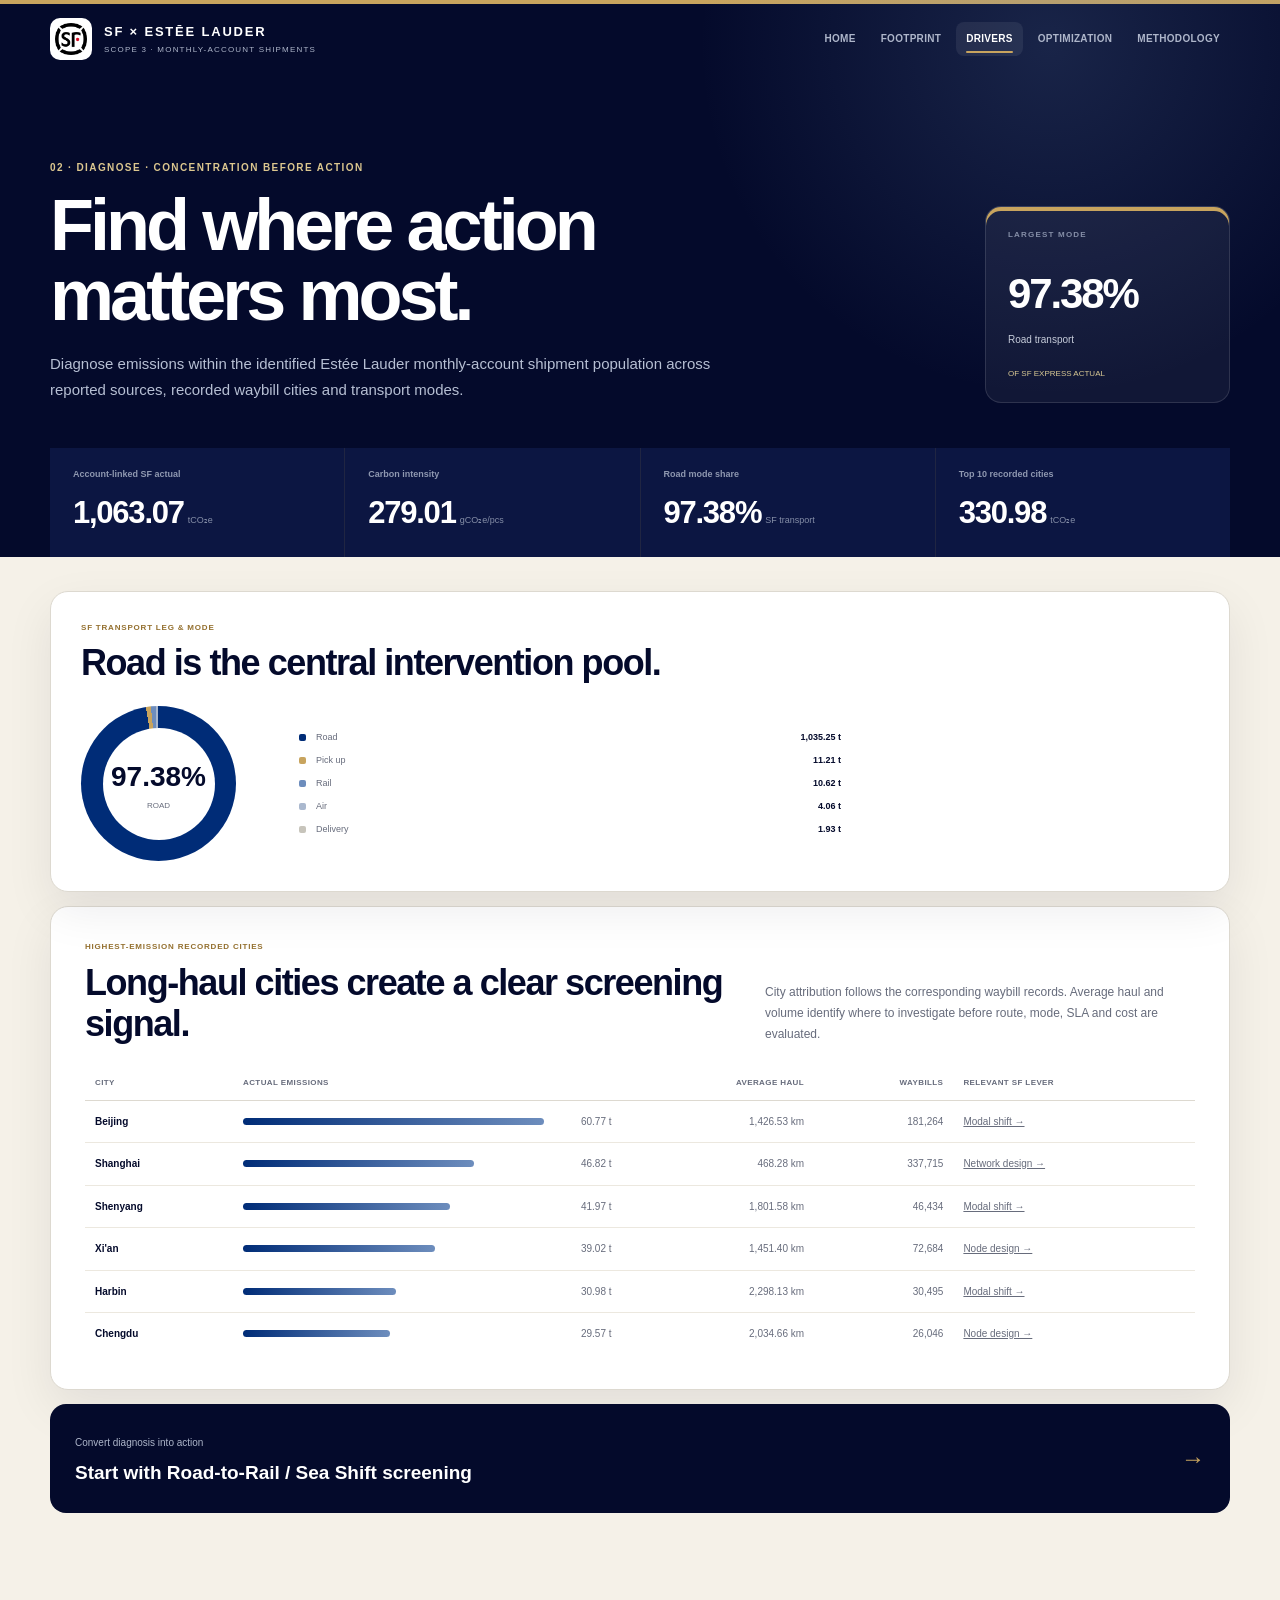
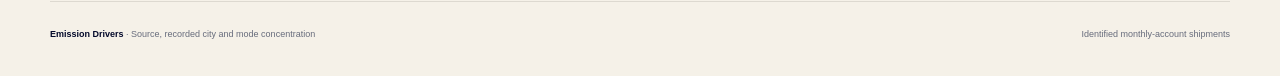
==== commit 60302249: "Rename land mode to road on drivers page" ====
--- a/drivers.html
+++ b/drivers.html
@@ -27,14 +27,14 @@
           <p>Diagnose emissions within the identified Estée Lauder monthly-account shipment population across reported sources, recorded waybill cities and transport modes.</p>
         </div>
         <aside class="data-stamp" aria-label="Largest transport mode">
-          <span>Largest mode</span><strong>97.38%</strong><small>Land transport</small><em>of SF Express actual</em>
+          <span>Largest mode</span><strong>97.38%</strong><small>Road transport</small><em>of SF Express actual</em>
         </aside>
       </div>
 
       <div class="hero-kpis" aria-label="Key emission drivers">
         <article><span>Account-linked SF actual</span><strong>1,063.07</strong><small>tCO₂e</small></article>
         <article><span>Carbon intensity</span><strong>279.01</strong><small>gCO₂e/pcs</small></article>
-        <article><span>Land mode share</span><strong>97.38%</strong><small>SF transport</small></article>
+        <article><span>Road mode share</span><strong>97.38%</strong><small>SF transport</small></article>
         <article><span>Top 10 recorded cities</span><strong>330.98</strong><small>tCO₂e</small></article>
       </div>
     </div>
@@ -44,11 +44,11 @@
     <section class="driver-overview single">
       <article class="card">
         <div class="card-kicker">SF transport leg & mode</div>
-        <h2>Land is the central intervention pool.</h2>
+        <h2>Road is the central intervention pool.</h2>
         <div class="mode-layout">
-          <div class="donut" role="img" aria-label="Land accounts for 97.38 percent of SF transport actual emissions"><div><strong>97.38%</strong><span>Land</span></div></div>
+          <div class="donut" role="img" aria-label="Road accounts for 97.38 percent of SF transport actual emissions"><div><strong>97.38%</strong><span>Road</span></div></div>
           <div class="mode-list">
-            <div class="mode-row"><i></i><span>Land</span><strong>1,035.25 t</strong></div>
+            <div class="mode-row"><i></i><span>Road</span><strong>1,035.25 t</strong></div>
             <div class="mode-row"><i></i><span>Pick up</span><strong>11.21 t</strong></div>
             <div class="mode-row"><i></i><span>Rail</span><strong>10.62 t</strong></div>
             <div class="mode-row"><i></i><span>Air</span><strong>4.06 t</strong></div>
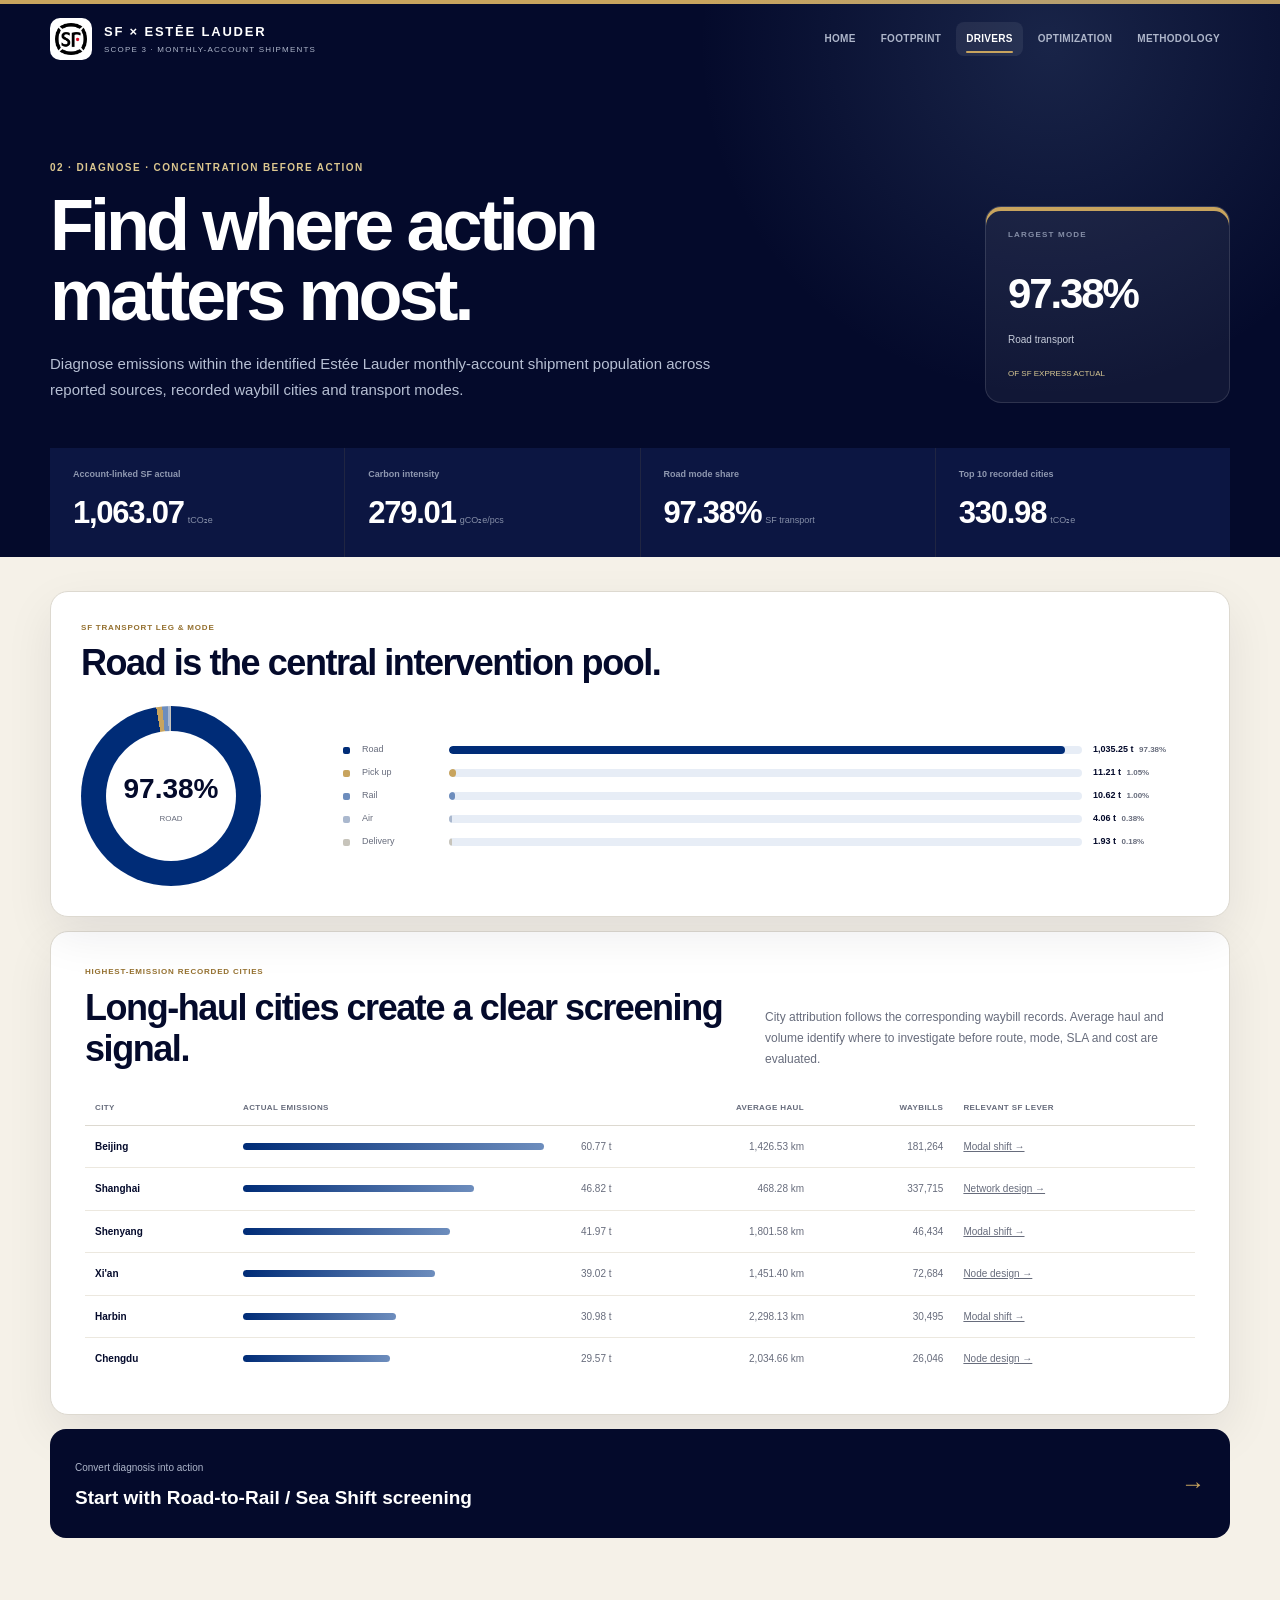
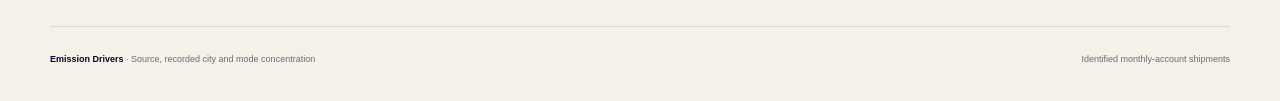
==== commit 78facd97: "Refine 30T diesel pathway presentation" ====
--- a/drivers.html
+++ b/drivers.html
@@ -48,11 +48,11 @@
         <div class="mode-layout">
           <div class="donut" role="img" aria-label="Road accounts for 97.38 percent of SF transport actual emissions"><div><strong>97.38%</strong><span>Road</span></div></div>
           <div class="mode-list">
-            <div class="mode-row"><i></i><span>Road</span><strong>1,035.25 t</strong></div>
-            <div class="mode-row"><i></i><span>Pick up</span><strong>11.21 t</strong></div>
-            <div class="mode-row"><i></i><span>Rail</span><strong>10.62 t</strong></div>
-            <div class="mode-row"><i></i><span>Air</span><strong>4.06 t</strong></div>
-            <div class="mode-row"><i></i><span>Delivery</span><strong>1.93 t</strong></div>
+            <div class="mode-row"><i></i><span>Road</span><div class="mode-track"><i style="width:97.38%"></i></div><strong>1,035.25 t <small>97.38%</small></strong></div>
+            <div class="mode-row"><i></i><span>Pick up</span><div class="mode-track"><i style="width:1.05%"></i></div><strong>11.21 t <small>1.05%</small></strong></div>
+            <div class="mode-row"><i></i><span>Rail</span><div class="mode-track"><i style="width:1%"></i></div><strong>10.62 t <small>1.00%</small></strong></div>
+            <div class="mode-row"><i></i><span>Air</span><div class="mode-track"><i style="width:.38%"></i></div><strong>4.06 t <small>0.38%</small></strong></div>
+            <div class="mode-row"><i></i><span>Delivery</span><div class="mode-track"><i style="width:.18%"></i></div><strong>1.93 t <small>0.18%</small></strong></div>
           </div>
         </div>
       </article>
--- a/assets/site.css
+++ b/assets/site.css
@@ -222,13 +222,20 @@
 .donut strong { color: var(--navy); font-size: 28px; }
 .donut span { margin-top: 2px; color: var(--muted); font-size: 8px; text-transform: uppercase; }
 .mode-list { display: grid; gap: 9px; }
-.mode-row { display: grid; grid-template-columns: 8px 1fr auto; gap: 9px; align-items: center; color: var(--muted); font-size: 9px; }
-.mode-row i { width: 7px; height: 7px; border-radius: 2px; background: var(--blue); }
-.mode-row:nth-child(2) i { background: var(--gold); }
-.mode-row:nth-child(3) i { background: var(--blue-3); }
-.mode-row:nth-child(4) i { background: #aab8ce; }
-.mode-row:nth-child(5) i { background: #c7c4bb; }
+.mode-row { display: grid; grid-template-columns: 8px 76px minmax(80px, 1fr) 106px; gap: 11px; align-items: center; color: var(--muted); font-size: 9px; }
+.mode-row > i { width: 7px; height: 7px; border-radius: 2px; background: var(--blue); }
+.mode-row:nth-child(2) > i { background: var(--gold); }
+.mode-row:nth-child(3) > i { background: var(--blue-3); }
+.mode-row:nth-child(4) > i { background: #aab8ce; }
+.mode-row:nth-child(5) > i { background: #c7c4bb; }
+.mode-track { height: 8px; overflow: hidden; border-radius: 99px; background: var(--powder); }
+.mode-track i { display: block; height: 100%; min-width: 3px; border-radius: inherit; background: var(--blue); }
+.mode-row:nth-child(2) .mode-track i { background: var(--gold); }
+.mode-row:nth-child(3) .mode-track i { background: var(--blue-3); }
+.mode-row:nth-child(4) .mode-track i { background: #aab8ce; }
+.mode-row:nth-child(5) .mode-track i { background: #c7c4bb; }
 .mode-row strong { color: var(--navy); }
+.mode-row strong small { margin-left: 3px; color: var(--muted); font-size: 8px; font-weight: 600; }
 
 .city-card { margin-top: 14px; }
 .table-wrap { margin-top: 22px; overflow-x: auto; }
@@ -591,6 +598,9 @@
 .benchmark-track i { width: max(var(--level), 8px); background: var(--blue-3); }
 .benchmark-row.is-primary .benchmark-track i { background: var(--gold); }
 .benchmark-row:not(.is-primary) strong { color: var(--blue); }
+.intensity-callout { margin-top: 22px; padding: 16px 18px; display: flex; align-items: baseline; gap: 10px; border-radius: 11px; background: var(--navy); }
+.intensity-callout strong { color: var(--gold); font-size: 28px; letter-spacing: -0.045em; }
+.intensity-callout span { color: #c4cad8; font-size: 11px; }
 .evidence-ribbon { margin-top: 12px; display: grid; grid-template-columns: repeat(4, minmax(0, 1fr)); overflow: hidden; border: 1px solid var(--soft-line); border-radius: 12px; }
 .evidence-ribbon > span { min-width: 0; padding: 16px; display: grid; grid-template-columns: 27px minmax(0, 1fr); align-items: center; column-gap: 10px; color: var(--muted); border-right: 1px solid var(--soft-line); font-size: 10px; line-height: 1.35; }
 .evidence-ribbon > span:last-child { border-right: 0; }
@@ -647,6 +657,7 @@
 .impact-hero p { margin: 12px 0 0; color: #aeb6ca; font-size: 10px; }
 .impact-hero p b { color: #fff; }
 .impact-metrics { margin-top: 9px; display: grid; grid-template-columns: repeat(3, minmax(0, 1fr)); gap: 7px; }
+.impact-metrics.two { grid-template-columns: repeat(2, minmax(0, 1fr)); }
 .impact-metrics article { min-width: 0; padding: 13px; border: 1px solid var(--soft-line); border-radius: 10px; background: #fff; }
 .impact-metrics span, .impact-metrics strong, .impact-metrics small { display: block; }
 .impact-metrics span { min-height: 23px; color: var(--muted); font-size: 9px; line-height: 1.3; text-transform: uppercase; }
@@ -705,10 +716,144 @@
   .concentration-equation > b { display: none; }
 }
 
+/* Candidate-based rail workbench. Scoped to Optimization. */
+.sr-only { position: absolute; width: 1px; height: 1px; padding: 0; margin: -1px; overflow: hidden; clip-path: inset(50%); white-space: nowrap; border: 0; }
+.rail-unified { margin-top: 14px; padding: 30px; }
+.rail-case-period { color: var(--muted); font-size: 13px; }
+.rail-candidate-summary { margin-top: 24px; padding: 26px; display: grid; grid-template-columns: minmax(0, .85fr) minmax(0, 1.15fr); align-items: center; gap: 28px; border: 1px solid var(--soft-line); border-radius: 14px; background: var(--cream); }
+.rail-candidate-total > span, .rail-candidate-total > strong, .rail-candidate-total > small { display: block; }
+.rail-candidate-total > span { color: var(--navy); font-size: 16px; font-weight: 700; }
+.rail-candidate-total > strong { margin-top: 8px; color: var(--navy); font-size: 54px; line-height: 1.1; letter-spacing: -.045em; font-variant-numeric: tabular-nums; }
+.rail-candidate-total > small { margin-top: 9px; color: var(--muted); font-size: 13px; }
+.rail-candidate-definition { padding-left: 28px; border-left: 1px solid var(--soft-line); }
+.rail-candidate-definition > span, .rail-gates-title { color: var(--gold-deep); font-size: 11px; font-weight: 800; letter-spacing: .5px; text-transform: uppercase; }
+.rail-candidate-definition > p { margin: 9px 0 13px; color: var(--navy); font-size: 16px; line-height: 1.45; }
+.rail-screening-rules { display: flex; flex-wrap: wrap; gap: 8px; }
+.rail-screening-rules > span { padding: 8px 11px; border: 1px solid var(--soft-line); border-radius: 7px; color: var(--muted); background: #fff; font-size: 12px; line-height: 1.4; }
+.rail-screening-rules b { color: var(--navy); }
+.rail-candidate-definition > small { display: block; margin-top: 12px; color: var(--muted); font-size: 12px; line-height: 1.45; }
+.rail-interaction-row { display: grid; grid-template-columns: minmax(0, 1fr) minmax(0, 1fr); gap: 24px; align-items: stretch; margin-top: 24px; }
+.rail-unified .share-control { min-width: 0; margin: 0; padding: 26px; display: flex; flex-direction: column; justify-content: center; }
+.rail-unified .share-control label { max-width: 230px; color: var(--navy); font-size: 16px; line-height: 1.4; font-weight: 700; }
+.rail-unified .share-control output { flex-shrink: 0; font-size: 40px; font-variant-numeric: tabular-nums; }
+.rail-unified .share-context { margin-top: 14px; font-size: 14px; line-height: 1.5; }
+.rail-unified .share-context b { font-size: 22px; font-variant-numeric: tabular-nums; }
+.rail-unified #candidate-share { margin-top: 25px; }
+.rail-unified #candidate-share:focus-visible, .rail-unified .share-presets button:focus-visible { outline: 3px solid var(--gold-deep); outline-offset: 5px; }
+.rail-unified #candidate-share:disabled { cursor: not-allowed; opacity: .45; }
+.rail-unified .share-presets { margin-top: 22px; }
+.rail-unified .share-presets button { min-height: 40px; font-size: 13px; }
+.rail-unified .share-presets button:disabled { cursor: not-allowed; opacity: .45; }
+.rail-selection-note { margin: 20px 0 0; color: var(--muted); font-size: 12px; line-height: 1.55; }
+.rail-unified .rail-results { min-width: 0; padding: 26px; border-radius: 14px; background: var(--navy); }
+.rail-unified .impact-hero { margin: 0; padding: 0; }
+.rail-unified .impact-hero > span { font-size: 12px; line-height: 1.5; }
+.rail-unified .impact-hero > strong { font-size: 56px; font-variant-numeric: tabular-nums; }
+.rail-footprint { margin-top: 24px; padding-top: 20px; border-top: 1px solid rgba(255, 255, 255, .14); }
+.rail-footprint > div:first-child { display: flex; flex-wrap: wrap; justify-content: space-between; gap: 8px; }
+.rail-footprint > div:first-child span { color: #b6bfd3; font-size: 13px; }
+.rail-footprint > div:first-child strong { color: var(--gold); font-size: 13px; }
+.rail-footprint-values { margin-top: 18px; display: grid; grid-template-columns: 1fr 18px 1fr; align-items: center; gap: 12px; }
+.rail-footprint-values > div > small { display: block; color: #b6bfd3; font-size: 11px; text-transform: uppercase; }
+.rail-footprint-values strong { display: block; margin-top: 5px; color: #fff; font-size: 25px; letter-spacing: -.03em; white-space: nowrap; font-variant-numeric: tabular-nums; }
+.rail-footprint-values > div:first-child strong { color: #b6bfd3; }
+.rail-footprint-values strong small { font-size: 11px; letter-spacing: 0; }
+.rail-footprint-values > b { color: var(--gold); text-align: center; }
+.rail-footer { margin-top: 22px; display: flex; flex-wrap: wrap; align-items: center; justify-content: space-between; gap: 12px; }
+.rail-gates-title { display: block; }
+.rail-footer .execution-guardrails { margin: 0; display: flex; flex-wrap: wrap; gap: 20px; }
+.rail-footer .execution-guardrails span { padding: 0; background: transparent; }
+.rail-footer .execution-guardrails b { font-size: 12px; }
+
+/* 30T road consolidation card: a benchmark + stage-gate view, separate from rail. */
+.road-consolidation { margin-top: 14px; padding: 30px; }
+.road-intensity-layout { margin-top: 24px; display: grid; grid-template-columns: minmax(0, .95fr) minmax(0, 1.05fr); gap: 24px; }
+.road-intensity-panel, .road-scenario-panel { min-width: 0; padding: 24px; border-radius: 14px; background: var(--cream); }
+.road-scenario-panel { background: var(--powder-2); }
+.road-panel-label { display: flex; align-items: baseline; justify-content: space-between; gap: 16px; }
+.road-panel-label span { color: var(--gold-deep); font-size: 11px; font-weight: 800; letter-spacing: .5px; text-transform: uppercase; }
+.road-panel-label strong { color: var(--navy); font-size: 12px; white-space: nowrap; }
+.road-intensity-bars { margin-top: 24px; display: grid; gap: 18px; }
+.road-intensity-row > div { display: flex; align-items: baseline; justify-content: space-between; gap: 12px; }
+.road-intensity-row span { color: var(--muted); font-size: 13px; font-weight: 700; }
+.road-intensity-row span small { color: var(--muted); font-size: 10px; font-weight: 600; }
+.road-intensity-row strong { color: var(--navy); font-size: 23px; font-variant-numeric: tabular-nums; }
+.road-intensity-row > i { display: block; height: 8px; margin-top: 8px; border-radius: 99px; background: linear-gradient(90deg, var(--bar-color, var(--blue)) 0 var(--level), #dce1e9 var(--level) 100%); }
+.road-intensity-row.is-current { --bar-color: var(--blue); }
+.road-intensity-row.is-gasoline { --bar-color: var(--blue-2); }
+.road-intensity-row.is-diesel-small { --bar-color: var(--blue-3); }
+.road-intensity-row.is-middle { --bar-color: var(--teal); }
+.road-intensity-row.is-thirty { --bar-color: var(--gold); margin: -7px -10px; padding: 12px 10px; border: 1px solid var(--navy); border-radius: 10px; background: var(--navy); }
+.road-intensity-row.is-thirty span, .road-intensity-row.is-thirty strong { color: #fff; }
+.road-intensity-row.is-thirty span small { color: #d9e1f0; }
+.road-screening-tags { margin-top: 22px; display: flex; flex-wrap: wrap; gap: 7px; }
+.road-screening-tags span { padding: 7px 9px; border-radius: 7px; background: rgba(255,255,255,.78); color: var(--muted); font-size: 10px; line-height: 1.25; }
+.road-screening-tags b { color: var(--navy); }
+.road-candidate-callout { margin-top: 17px; padding: 17px 18px 16px; border-left: 4px solid var(--gold-deep); background: rgba(255,255,255,.86); }
+.road-candidate-callout span, .road-candidate-callout strong, .road-candidate-callout small { display: block; }
+.road-candidate-callout span { color: var(--gold-deep); font-size: 10px; font-weight: 800; letter-spacing: .5px; text-transform: uppercase; }
+.road-candidate-callout strong { margin-top: 7px; color: var(--navy); font-size: 42px; line-height: .95; font-variant-numeric: tabular-nums; }
+.road-candidate-callout small { margin-top: 7px; color: var(--muted); font-size: 11px; line-height: 1.4; }
+.road-share-label { margin-top: 20px; color: var(--navy); font-size: 11px; font-weight: 800; letter-spacing: .5px; text-transform: uppercase; }
+.road-scenario-options { margin-top: 10px; display: grid; grid-template-columns: repeat(4, 1fr); gap: 8px; }
+.road-scenario-option { min-width: 0; min-height: 58px; padding: 12px 8px; display: grid; place-items: center; border: 1px solid transparent; border-radius: 10px; color: var(--navy); background: #fff; text-align: center; cursor: pointer; transition: border-color .18s ease, background .18s ease, transform .18s ease; }
+.road-scenario-option:hover { transform: translateY(-2px); border-color: var(--gold); }
+.road-scenario-option:focus-visible { outline: 3px solid var(--gold-deep); outline-offset: 3px; }
+.road-scenario-option.active { border-color: var(--navy); background: var(--navy); box-shadow: 0 8px 20px rgba(4, 10, 43, .12); }
+.road-scenario-option strong { display: block; color: var(--navy); font-size: 27px; font-variant-numeric: tabular-nums; }
+.road-scenario-option.active strong { color: #fff; }
+.road-scenario-output { margin-top: 18px; padding: 20px; border-radius: 12px; background: var(--navy); }
+.road-scenario-output > span, .road-scenario-output > strong, .road-scenario-output > p { display: block; }
+.road-scenario-output > span { color: #d9e1f0; font-size: 12px; }
+.road-scenario-output > strong { margin-top: 7px; color: #fff; font-size: 42px; line-height: 1; font-variant-numeric: tabular-nums; }
+.road-scenario-output > strong small { color: var(--gold); font-size: 13px; }
+.road-scenario-output > p { margin: 10px 0 0; color: #b6bfd3; font-size: 12px; }
+.road-pathway-footer { margin-top: 18px; padding-top: 16px; display: flex; flex-wrap: wrap; justify-content: space-between; gap: 12px 24px; border-top: 1px solid var(--soft-line); color: var(--muted); font-size: 12px; line-height: 1.45; }
+.road-pathway-footer b { color: var(--gold-deep); font-size: 10px; letter-spacing: .4px; text-transform: uppercase; }
+@media (max-width: 900px) {
+  .road-intensity-layout { grid-template-columns: 1fr; gap: 16px; }
+}
+@media (max-width: 520px) {
+  .road-consolidation { padding: 21px; }
+  .road-intensity-panel, .road-scenario-panel { padding: 18px; }
+  .road-panel-label { align-items: flex-start; flex-direction: column; gap: 6px; }
+  .road-scenario-options { grid-template-columns: repeat(2, 1fr); gap: 6px; }
+  .road-scenario-option { min-height: 52px; padding: 12px 8px; }
+  .road-scenario-option strong { font-size: 22px; }
+  .road-scenario-output > strong { font-size: 38px; }
+  .road-pathway-footer { align-items: flex-start; flex-direction: column; }
+}
+@media (max-width: 900px) {
+  .rail-interaction-row { grid-template-columns: 1fr; gap: 22px; }
+  .rail-candidate-summary { gap: 20px; padding: 22px; }
+  .rail-candidate-definition { padding-left: 20px; }
+  .rail-case-period { display: none; }
+}
+@media (max-width: 620px) {
+  .rail-candidate-summary { grid-template-columns: 1fr; }
+  .rail-candidate-definition { padding: 18px 0 0; border-left: 0; border-top: 1px solid var(--soft-line); }
+}
+@media (max-width: 520px) {
+  .rail-unified { padding: 21px; }
+  .rail-candidate-summary { padding: 18px; }
+  .rail-candidate-total > strong { font-size: 48px; }
+  .rail-candidate-definition > p { font-size: 15px; }
+  .rail-unified .share-control, .rail-unified .rail-results { padding: 18px; }
+  .rail-unified .share-control label { font-size: 15px; }
+  .rail-unified .share-control output { font-size: 32px; }
+  .rail-unified .impact-hero > strong { font-size: 48px; }
+  .rail-footprint-values { gap: 6px; grid-template-columns: 1fr 12px 1fr; }
+  .rail-footprint-values strong { font-size: 20px; }
+  .rail-footer { align-items: flex-start; flex-direction: column; }
+  .rail-footer .execution-guardrails { column-gap: 14px; row-gap: 8px; }
+}
+
 /* Methodology: compliant accounting system without dashboard clutter */
 .driver-overview.single { grid-template-columns: 1fr; }
 .driver-overview.single > .card { padding: 30px; }
-.driver-overview.single .mode-layout { grid-template-columns: 190px minmax(0, 1fr); max-width: 760px; }
+.driver-overview.single .mode-layout { grid-template-columns: 220px minmax(0, 1fr); max-width: none; gap: 42px; }
+.driver-overview.single .donut { width: 180px; height: 180px; }
+.driver-overview.single .donut::before { width: 130px; height: 130px; }
 
 .methodology-header::after { background: radial-gradient(circle at 78% 12%, rgba(200, 164, 94, 0.16), transparent 32%); }
 .methodology-hero p { max-width: 720px; }
@@ -801,7 +946,7 @@
   .tier-heading, .method-boundary { align-items: flex-start; flex-direction: column; }
   .method-boundary p { text-align: left; }
   .impact-band { grid-template-columns: 1fr 1fr; }
-  .driver-overview.single .mode-layout { grid-template-columns: 150px minmax(0, 1fr); }
+  .driver-overview.single .mode-layout { grid-template-columns: 175px minmax(0, 1fr); gap: 26px; }
 }
 
 @media (max-width: 520px) {
@@ -809,4 +954,7 @@
   .standards-grid, .impact-band { grid-template-columns: 1fr; }
   .core-formula { padding: 23px; }
   .driver-overview.single .mode-layout { grid-template-columns: 1fr; }
-}
+  .driver-overview.single .donut { width: 155px; height: 155px; }
+  .driver-overview.single .donut::before { width: 112px; height: 112px; }
+  .mode-row { grid-template-columns: 8px 68px minmax(60px, 1fr) 88px; gap: 7px; }
+}
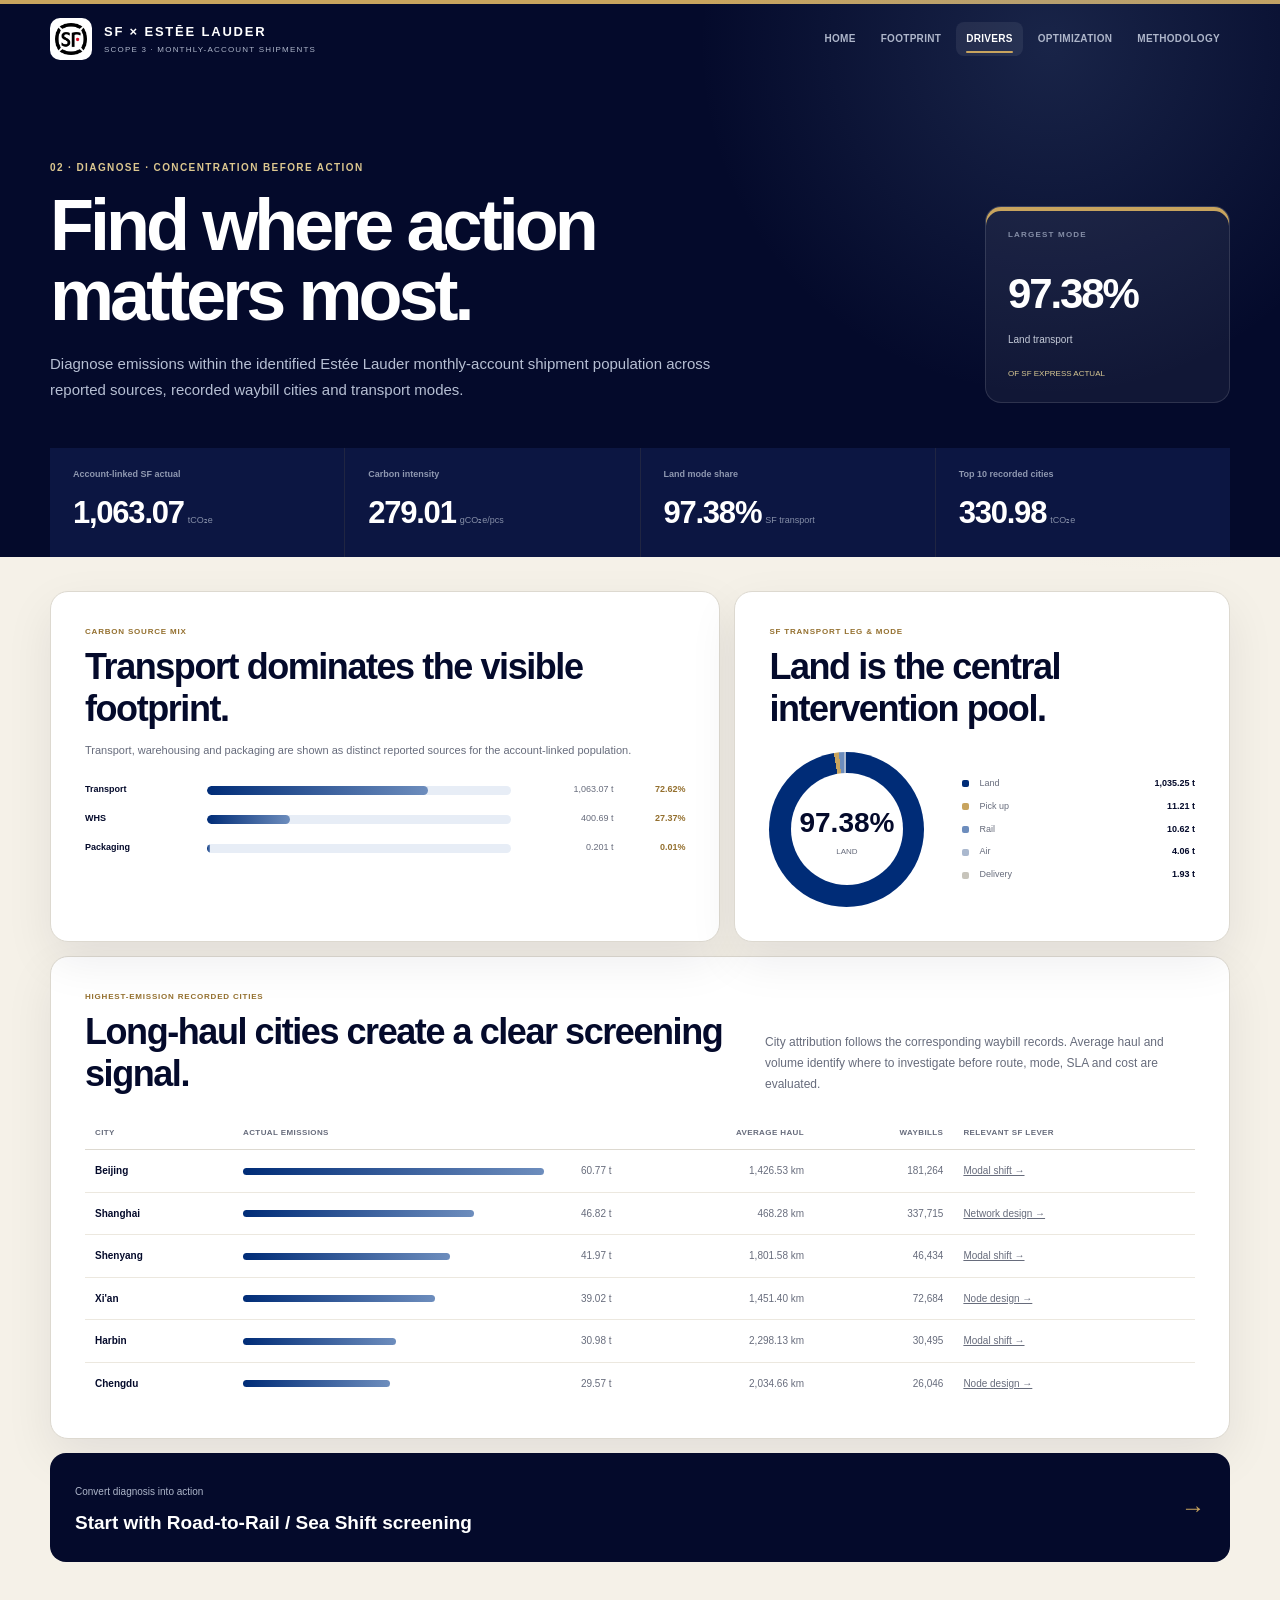
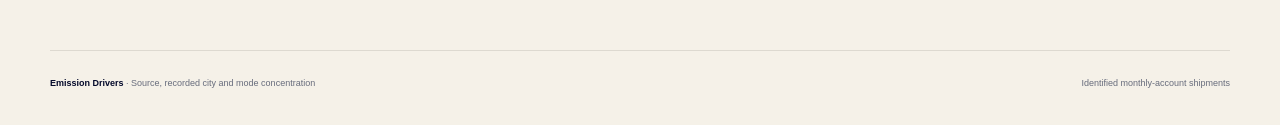
==== commit 62ed9515: "restore drivers.html" ====
--- a/drivers.html
+++ b/drivers.html
@@ -5,7 +5,7 @@
   <meta name="viewport" content="width=device-width, initial-scale=1.0">
   <meta name="description" content="Estée Lauder 2026 monthly-account logistics carbon emission drivers across sources, recorded cities and modes.">
   <title>Emission Drivers · Estée Lauder × SF</title>
-  <link rel="stylesheet" href="assets/site.css?v=20260903f">
+  <link rel="stylesheet" href="assets/site.css?v=20260903e">
 </head>
 <body>
   <header class="site-header">
@@ -27,32 +27,43 @@
           <p>Diagnose emissions within the identified Estée Lauder monthly-account shipment population across reported sources, recorded waybill cities and transport modes.</p>
         </div>
         <aside class="data-stamp" aria-label="Largest transport mode">
-          <span>Largest mode</span><strong>97.38%</strong><small>Road transport</small><em>of SF Express actual</em>
+          <span>Largest mode</span><strong>97.38%</strong><small>Land transport</small><em>of SF Express actual</em>
         </aside>
       </div>
 
       <div class="hero-kpis" aria-label="Key emission drivers">
         <article><span>Account-linked SF actual</span><strong>1,063.07</strong><small>tCO₂e</small></article>
         <article><span>Carbon intensity</span><strong>279.01</strong><small>gCO₂e/pcs</small></article>
-        <article><span>Road mode share</span><strong>97.38%</strong><small>SF transport</small></article>
+        <article><span>Land mode share</span><strong>97.38%</strong><small>SF transport</small></article>
         <article><span>Top 10 recorded cities</span><strong>330.98</strong><small>tCO₂e</small></article>
       </div>
     </div>
   </header>
 
   <main class="main-shell">
-    <section class="driver-overview single">
+    <section class="driver-overview">
+      <article class="card">
+        <div class="card-kicker">Carbon source mix</div>
+        <h2>Transport dominates the visible footprint.</h2>
+        <p class="card-description">Transport, warehousing and packaging are shown as distinct reported sources for the account-linked population.</p>
+        <div class="source-list">
+          <div class="source-row"><strong>Transport</strong><span class="source-track"><i style="width:72.62%"></i></span><span class="number">1,063.07 t</span><em>72.62%</em></div>
+          <div class="source-row"><strong>WHS</strong><span class="source-track"><i style="width:27.37%"></i></span><span class="number">400.69 t</span><em>27.37%</em></div>
+          <div class="source-row"><strong>Packaging</strong><span class="source-track"><i style="width:0.8%"></i></span><span class="number">0.201 t</span><em>0.01%</em></div>
+        </div>
+      </article>
+
       <article class="card">
         <div class="card-kicker">SF transport leg & mode</div>
-        <h2>Road is the central intervention pool.</h2>
+        <h2>Land is the central intervention pool.</h2>
         <div class="mode-layout">
-          <div class="donut" role="img" aria-label="Road accounts for 97.38 percent of SF transport actual emissions"><div><strong>97.38%</strong><span>Road</span></div></div>
+          <div class="donut" role="img" aria-label="Land accounts for 97.38 percent of SF transport actual emissions"><div><strong>97.38%</strong><span>Land</span></div></div>
           <div class="mode-list">
-            <div class="mode-row"><i></i><span>Road</span><div class="mode-track"><i style="width:97.38%"></i></div><strong>1,035.25 t <small>97.38%</small></strong></div>
-            <div class="mode-row"><i></i><span>Pick up</span><div class="mode-track"><i style="width:1.05%"></i></div><strong>11.21 t <small>1.05%</small></strong></div>
-            <div class="mode-row"><i></i><span>Rail</span><div class="mode-track"><i style="width:1%"></i></div><strong>10.62 t <small>1.00%</small></strong></div>
-            <div class="mode-row"><i></i><span>Air</span><div class="mode-track"><i style="width:.38%"></i></div><strong>4.06 t <small>0.38%</small></strong></div>
-            <div class="mode-row"><i></i><span>Delivery</span><div class="mode-track"><i style="width:.18%"></i></div><strong>1.93 t <small>0.18%</small></strong></div>
+            <div class="mode-row"><i></i><span>Land</span><strong>1,035.25 t</strong></div>
+            <div class="mode-row"><i></i><span>Pick up</span><strong>11.21 t</strong></div>
+            <div class="mode-row"><i></i><span>Rail</span><strong>10.62 t</strong></div>
+            <div class="mode-row"><i></i><span>Air</span><strong>4.06 t</strong></div>
+            <div class="mode-row"><i></i><span>Delivery</span><strong>1.93 t</strong></div>
           </div>
         </div>
       </article>
--- a/assets/site.css
+++ b/assets/site.css
@@ -222,20 +222,13 @@
 .donut strong { color: var(--navy); font-size: 28px; }
 .donut span { margin-top: 2px; color: var(--muted); font-size: 8px; text-transform: uppercase; }
 .mode-list { display: grid; gap: 9px; }
-.mode-row { display: grid; grid-template-columns: 8px 76px minmax(80px, 1fr) 106px; gap: 11px; align-items: center; color: var(--muted); font-size: 9px; }
-.mode-row > i { width: 7px; height: 7px; border-radius: 2px; background: var(--blue); }
-.mode-row:nth-child(2) > i { background: var(--gold); }
-.mode-row:nth-child(3) > i { background: var(--blue-3); }
-.mode-row:nth-child(4) > i { background: #aab8ce; }
-.mode-row:nth-child(5) > i { background: #c7c4bb; }
-.mode-track { height: 8px; overflow: hidden; border-radius: 99px; background: var(--powder); }
-.mode-track i { display: block; height: 100%; min-width: 3px; border-radius: inherit; background: var(--blue); }
-.mode-row:nth-child(2) .mode-track i { background: var(--gold); }
-.mode-row:nth-child(3) .mode-track i { background: var(--blue-3); }
-.mode-row:nth-child(4) .mode-track i { background: #aab8ce; }
-.mode-row:nth-child(5) .mode-track i { background: #c7c4bb; }
+.mode-row { display: grid; grid-template-columns: 8px 1fr auto; gap: 9px; align-items: center; color: var(--muted); font-size: 9px; }
+.mode-row i { width: 7px; height: 7px; border-radius: 2px; background: var(--blue); }
+.mode-row:nth-child(2) i { background: var(--gold); }
+.mode-row:nth-child(3) i { background: var(--blue-3); }
+.mode-row:nth-child(4) i { background: #aab8ce; }
+.mode-row:nth-child(5) i { background: #c7c4bb; }
 .mode-row strong { color: var(--navy); }
-.mode-row strong small { margin-left: 3px; color: var(--muted); font-size: 8px; font-weight: 600; }
 
 .city-card { margin-top: 14px; }
 .table-wrap { margin-top: 22px; overflow-x: auto; }
@@ -598,9 +591,6 @@
 .benchmark-track i { width: max(var(--level), 8px); background: var(--blue-3); }
 .benchmark-row.is-primary .benchmark-track i { background: var(--gold); }
 .benchmark-row:not(.is-primary) strong { color: var(--blue); }
-.intensity-callout { margin-top: 22px; padding: 16px 18px; display: flex; align-items: baseline; gap: 10px; border-radius: 11px; background: var(--navy); }
-.intensity-callout strong { color: var(--gold); font-size: 28px; letter-spacing: -0.045em; }
-.intensity-callout span { color: #c4cad8; font-size: 11px; }
 .evidence-ribbon { margin-top: 12px; display: grid; grid-template-columns: repeat(4, minmax(0, 1fr)); overflow: hidden; border: 1px solid var(--soft-line); border-radius: 12px; }
 .evidence-ribbon > span { min-width: 0; padding: 16px; display: grid; grid-template-columns: 27px minmax(0, 1fr); align-items: center; column-gap: 10px; color: var(--muted); border-right: 1px solid var(--soft-line); font-size: 10px; line-height: 1.35; }
 .evidence-ribbon > span:last-child { border-right: 0; }
@@ -657,7 +647,6 @@
 .impact-hero p { margin: 12px 0 0; color: #aeb6ca; font-size: 10px; }
 .impact-hero p b { color: #fff; }
 .impact-metrics { margin-top: 9px; display: grid; grid-template-columns: repeat(3, minmax(0, 1fr)); gap: 7px; }
-.impact-metrics.two { grid-template-columns: repeat(2, minmax(0, 1fr)); }
 .impact-metrics article { min-width: 0; padding: 13px; border: 1px solid var(--soft-line); border-radius: 10px; background: #fff; }
 .impact-metrics span, .impact-metrics strong, .impact-metrics small { display: block; }
 .impact-metrics span { min-height: 23px; color: var(--muted); font-size: 9px; line-height: 1.3; text-transform: uppercase; }
@@ -715,246 +704,3 @@
   .concentration-equation { grid-template-columns: 1fr; }
   .concentration-equation > b { display: none; }
 }
-
-/* Candidate-based rail workbench. Scoped to Optimization. */
-.sr-only { position: absolute; width: 1px; height: 1px; padding: 0; margin: -1px; overflow: hidden; clip-path: inset(50%); white-space: nowrap; border: 0; }
-.rail-unified { margin-top: 14px; padding: 30px; }
-.rail-case-period { color: var(--muted); font-size: 13px; }
-.rail-candidate-summary { margin-top: 24px; padding: 26px; display: grid; grid-template-columns: minmax(0, .85fr) minmax(0, 1.15fr); align-items: center; gap: 28px; border: 1px solid var(--soft-line); border-radius: 14px; background: var(--cream); }
-.rail-candidate-total > span, .rail-candidate-total > strong, .rail-candidate-total > small { display: block; }
-.rail-candidate-total > span { color: var(--navy); font-size: 16px; font-weight: 700; }
-.rail-candidate-total > strong { margin-top: 8px; color: var(--navy); font-size: 54px; line-height: 1.1; letter-spacing: -.045em; font-variant-numeric: tabular-nums; }
-.rail-candidate-total > small { margin-top: 9px; color: var(--muted); font-size: 13px; }
-.rail-candidate-definition { padding-left: 28px; border-left: 1px solid var(--soft-line); }
-.rail-candidate-definition > span, .rail-gates-title { color: var(--gold-deep); font-size: 11px; font-weight: 800; letter-spacing: .5px; text-transform: uppercase; }
-.rail-candidate-definition > p { margin: 9px 0 13px; color: var(--navy); font-size: 16px; line-height: 1.45; }
-.rail-screening-rules { display: flex; flex-wrap: wrap; gap: 8px; }
-.rail-screening-rules > span { padding: 8px 11px; border: 1px solid var(--soft-line); border-radius: 7px; color: var(--muted); background: #fff; font-size: 12px; line-height: 1.4; }
-.rail-screening-rules b { color: var(--navy); }
-.rail-candidate-definition > small { display: block; margin-top: 12px; color: var(--muted); font-size: 12px; line-height: 1.45; }
-.rail-interaction-row { display: grid; grid-template-columns: minmax(0, 1fr) minmax(0, 1fr); gap: 24px; align-items: stretch; margin-top: 24px; }
-.rail-unified .share-control { min-width: 0; margin: 0; padding: 26px; display: flex; flex-direction: column; justify-content: center; }
-.rail-unified .share-control label { max-width: 230px; color: var(--navy); font-size: 16px; line-height: 1.4; font-weight: 700; }
-.rail-unified .share-control output { flex-shrink: 0; font-size: 40px; font-variant-numeric: tabular-nums; }
-.rail-unified .share-context { margin-top: 14px; font-size: 14px; line-height: 1.5; }
-.rail-unified .share-context b { font-size: 22px; font-variant-numeric: tabular-nums; }
-.rail-unified #candidate-share { margin-top: 25px; }
-.rail-unified #candidate-share:focus-visible, .rail-unified .share-presets button:focus-visible { outline: 3px solid var(--gold-deep); outline-offset: 5px; }
-.rail-unified #candidate-share:disabled { cursor: not-allowed; opacity: .45; }
-.rail-unified .share-presets { margin-top: 22px; }
-.rail-unified .share-presets button { min-height: 40px; font-size: 13px; }
-.rail-unified .share-presets button:disabled { cursor: not-allowed; opacity: .45; }
-.rail-selection-note { margin: 20px 0 0; color: var(--muted); font-size: 12px; line-height: 1.55; }
-.rail-unified .rail-results { min-width: 0; padding: 26px; border-radius: 14px; background: var(--navy); }
-.rail-unified .impact-hero { margin: 0; padding: 0; }
-.rail-unified .impact-hero > span { font-size: 12px; line-height: 1.5; }
-.rail-unified .impact-hero > strong { font-size: 56px; font-variant-numeric: tabular-nums; }
-.rail-footprint { margin-top: 24px; padding-top: 20px; border-top: 1px solid rgba(255, 255, 255, .14); }
-.rail-footprint > div:first-child { display: flex; flex-wrap: wrap; justify-content: space-between; gap: 8px; }
-.rail-footprint > div:first-child span { color: #b6bfd3; font-size: 13px; }
-.rail-footprint > div:first-child strong { color: var(--gold); font-size: 13px; }
-.rail-footprint-values { margin-top: 18px; display: grid; grid-template-columns: 1fr 18px 1fr; align-items: center; gap: 12px; }
-.rail-footprint-values > div > small { display: block; color: #b6bfd3; font-size: 11px; text-transform: uppercase; }
-.rail-footprint-values strong { display: block; margin-top: 5px; color: #fff; font-size: 25px; letter-spacing: -.03em; white-space: nowrap; font-variant-numeric: tabular-nums; }
-.rail-footprint-values > div:first-child strong { color: #b6bfd3; }
-.rail-footprint-values strong small { font-size: 11px; letter-spacing: 0; }
-.rail-footprint-values > b { color: var(--gold); text-align: center; }
-.rail-footer { margin-top: 22px; display: flex; flex-wrap: wrap; align-items: center; justify-content: space-between; gap: 12px; }
-.rail-gates-title { display: block; }
-.rail-footer .execution-guardrails { margin: 0; display: flex; flex-wrap: wrap; gap: 20px; }
-.rail-footer .execution-guardrails span { padding: 0; background: transparent; }
-.rail-footer .execution-guardrails b { font-size: 12px; }
-
-/* 30T road consolidation card: a benchmark + stage-gate view, separate from rail. */
-.road-consolidation { margin-top: 14px; padding: 30px; }
-.road-intensity-layout { margin-top: 24px; display: grid; grid-template-columns: minmax(0, .95fr) minmax(0, 1.05fr); gap: 24px; }
-.road-intensity-panel, .road-scenario-panel { min-width: 0; padding: 24px; border-radius: 14px; background: var(--cream); }
-.road-scenario-panel { background: var(--powder-2); }
-.road-panel-label { display: flex; align-items: baseline; justify-content: space-between; gap: 16px; }
-.road-panel-label span { color: var(--gold-deep); font-size: 11px; font-weight: 800; letter-spacing: .5px; text-transform: uppercase; }
-.road-panel-label strong { color: var(--navy); font-size: 12px; white-space: nowrap; }
-.road-intensity-bars { margin-top: 24px; display: grid; gap: 18px; }
-.road-intensity-row > div { display: flex; align-items: baseline; justify-content: space-between; gap: 12px; }
-.road-intensity-row span { color: var(--muted); font-size: 13px; font-weight: 700; }
-.road-intensity-row span small { color: var(--muted); font-size: 10px; font-weight: 600; }
-.road-intensity-row strong { color: var(--navy); font-size: 23px; font-variant-numeric: tabular-nums; }
-.road-intensity-row > i { display: block; height: 8px; margin-top: 8px; border-radius: 99px; background: linear-gradient(90deg, var(--bar-color, var(--blue)) 0 var(--level), #dce1e9 var(--level) 100%); }
-.road-intensity-row.is-current { --bar-color: var(--blue); }
-.road-intensity-row.is-gasoline { --bar-color: var(--blue-2); }
-.road-intensity-row.is-diesel-small { --bar-color: var(--blue-3); }
-.road-intensity-row.is-middle { --bar-color: var(--teal); }
-.road-intensity-row.is-thirty { --bar-color: var(--gold); margin: -7px -10px; padding: 12px 10px; border: 1px solid var(--navy); border-radius: 10px; background: var(--navy); }
-.road-intensity-row.is-thirty span, .road-intensity-row.is-thirty strong { color: #fff; }
-.road-intensity-row.is-thirty span small { color: #d9e1f0; }
-.road-screening-tags { margin-top: 22px; display: flex; flex-wrap: wrap; gap: 7px; }
-.road-screening-tags span { padding: 7px 9px; border-radius: 7px; background: rgba(255,255,255,.78); color: var(--muted); font-size: 10px; line-height: 1.25; }
-.road-screening-tags b { color: var(--navy); }
-.road-candidate-callout { margin-top: 17px; padding: 17px 18px 16px; border-left: 4px solid var(--gold-deep); background: rgba(255,255,255,.86); }
-.road-candidate-callout span, .road-candidate-callout strong, .road-candidate-callout small { display: block; }
-.road-candidate-callout span { color: var(--gold-deep); font-size: 10px; font-weight: 800; letter-spacing: .5px; text-transform: uppercase; }
-.road-candidate-callout strong { margin-top: 7px; color: var(--navy); font-size: 42px; line-height: .95; font-variant-numeric: tabular-nums; }
-.road-candidate-callout small { margin-top: 7px; color: var(--muted); font-size: 11px; line-height: 1.4; }
-.road-share-label { margin-top: 20px; color: var(--navy); font-size: 11px; font-weight: 800; letter-spacing: .5px; text-transform: uppercase; }
-.road-scenario-options { margin-top: 10px; display: grid; grid-template-columns: repeat(4, 1fr); gap: 8px; }
-.road-scenario-option { min-width: 0; min-height: 58px; padding: 12px 8px; display: grid; place-items: center; border: 1px solid transparent; border-radius: 10px; color: var(--navy); background: #fff; text-align: center; cursor: pointer; transition: border-color .18s ease, background .18s ease, transform .18s ease; }
-.road-scenario-option:hover { transform: translateY(-2px); border-color: var(--gold); }
-.road-scenario-option:focus-visible { outline: 3px solid var(--gold-deep); outline-offset: 3px; }
-.road-scenario-option.active { border-color: var(--navy); background: var(--navy); box-shadow: 0 8px 20px rgba(4, 10, 43, .12); }
-.road-scenario-option strong { display: block; color: var(--navy); font-size: 27px; font-variant-numeric: tabular-nums; }
-.road-scenario-option.active strong { color: #fff; }
-.road-scenario-output { margin-top: 18px; padding: 20px; border-radius: 12px; background: var(--navy); }
-.road-scenario-output > span, .road-scenario-output > strong, .road-scenario-output > p { display: block; }
-.road-scenario-output > span { color: #d9e1f0; font-size: 12px; }
-.road-scenario-output > strong { margin-top: 7px; color: #fff; font-size: 42px; line-height: 1; font-variant-numeric: tabular-nums; }
-.road-scenario-output > strong small { color: var(--gold); font-size: 13px; }
-.road-scenario-output > p { margin: 10px 0 0; color: #b6bfd3; font-size: 12px; }
-.road-pathway-footer { margin-top: 18px; padding-top: 16px; display: flex; flex-wrap: wrap; justify-content: space-between; gap: 12px 24px; border-top: 1px solid var(--soft-line); color: var(--muted); font-size: 12px; line-height: 1.45; }
-.road-pathway-footer b { color: var(--gold-deep); font-size: 10px; letter-spacing: .4px; text-transform: uppercase; }
-@media (max-width: 900px) {
-  .road-intensity-layout { grid-template-columns: 1fr; gap: 16px; }
-}
-@media (max-width: 520px) {
-  .road-consolidation { padding: 21px; }
-  .road-intensity-panel, .road-scenario-panel { padding: 18px; }
-  .road-panel-label { align-items: flex-start; flex-direction: column; gap: 6px; }
-  .road-scenario-options { grid-template-columns: repeat(2, 1fr); gap: 6px; }
-  .road-scenario-option { min-height: 52px; padding: 12px 8px; }
-  .road-scenario-option strong { font-size: 22px; }
-  .road-scenario-output > strong { font-size: 38px; }
-  .road-pathway-footer { align-items: flex-start; flex-direction: column; }
-}
-@media (max-width: 900px) {
-  .rail-interaction-row { grid-template-columns: 1fr; gap: 22px; }
-  .rail-candidate-summary { gap: 20px; padding: 22px; }
-  .rail-candidate-definition { padding-left: 20px; }
-  .rail-case-period { display: none; }
-}
-@media (max-width: 620px) {
-  .rail-candidate-summary { grid-template-columns: 1fr; }
-  .rail-candidate-definition { padding: 18px 0 0; border-left: 0; border-top: 1px solid var(--soft-line); }
-}
-@media (max-width: 520px) {
-  .rail-unified { padding: 21px; }
-  .rail-candidate-summary { padding: 18px; }
-  .rail-candidate-total > strong { font-size: 48px; }
-  .rail-candidate-definition > p { font-size: 15px; }
-  .rail-unified .share-control, .rail-unified .rail-results { padding: 18px; }
-  .rail-unified .share-control label { font-size: 15px; }
-  .rail-unified .share-control output { font-size: 32px; }
-  .rail-unified .impact-hero > strong { font-size: 48px; }
-  .rail-footprint-values { gap: 6px; grid-template-columns: 1fr 12px 1fr; }
-  .rail-footprint-values strong { font-size: 20px; }
-  .rail-footer { align-items: flex-start; flex-direction: column; }
-  .rail-footer .execution-guardrails { column-gap: 14px; row-gap: 8px; }
-}
-
-/* Methodology: compliant accounting system without dashboard clutter */
-.driver-overview.single { grid-template-columns: 1fr; }
-.driver-overview.single > .card { padding: 30px; }
-.driver-overview.single .mode-layout { grid-template-columns: 220px minmax(0, 1fr); max-width: none; gap: 42px; }
-.driver-overview.single .donut { width: 180px; height: 180px; }
-.driver-overview.single .donut::before { width: 130px; height: 130px; }
-
-.methodology-header::after { background: radial-gradient(circle at 78% 12%, rgba(200, 164, 94, 0.16), transparent 32%); }
-.methodology-hero p { max-width: 720px; }
-.methodology-main { padding-top: 32px; }
-.method-strategy { margin-top: 0; }
-
-.directive-grid { margin-top: 25px; display: grid; grid-template-columns: repeat(3, minmax(0, 1fr)); gap: 12px; }
-.directive-card { min-height: 245px; padding: 26px; border: 1px solid var(--line); border-radius: 16px; background: #fff; box-shadow: 0 12px 32px rgba(4, 10, 43, 0.05); }
-.directive-card.is-priority { color: #fff; border-color: var(--navy); background: var(--navy); }
-.directive-card > span { color: var(--gold-deep); font-size: 9px; font-weight: 800; letter-spacing: 0.7px; text-transform: uppercase; }
-.directive-card > strong { display: block; margin-top: 24px; color: var(--blue); font-size: 44px; letter-spacing: -0.055em; line-height: 1; }
-.directive-card h3 { margin: 16px 0 0; color: var(--navy); font-size: 18px; line-height: 1.25; }
-.directive-card p { margin: 10px 0 0; color: var(--muted); font-size: 11px; line-height: 1.65; }
-.directive-card.is-priority > span { color: #dcc78f; }
-.directive-card.is-priority > strong, .directive-card.is-priority h3 { color: #fff; }
-.directive-card.is-priority p { color: #aeb6ca; }
-
-.accounting-system { padding: 30px; }
-.accounting-grid { margin-top: 28px; display: grid; grid-template-columns: minmax(0, 1.16fr) minmax(340px, 0.84fr); gap: 12px; }
-.core-formula { min-height: 245px; padding: 28px; display: flex; flex-direction: column; justify-content: center; color: #fff; border-radius: 15px; background: var(--navy); }
-.core-formula > span, .standards-panel > span { color: #d9c994; font-size: 9px; font-weight: 800; letter-spacing: 0.7px; text-transform: uppercase; }
-.core-formula > strong { margin-top: 16px; font-size: 17px; }
-.formula-expression { margin-top: 12px; color: #fff; font-size: clamp(24px, 3.2vw, 38px); font-weight: 700; letter-spacing: -0.045em; line-height: 1.15; }
-.core-formula p { max-width: 680px; margin: 18px 0 0; color: #aeb6ca; font-size: 10px; line-height: 1.55; }
-.standards-panel { padding: 24px; border: 1px solid var(--line); border-radius: 15px; background: var(--cream); }
-.standards-panel > span { color: var(--gold-deep); }
-.standards-grid { margin-top: 18px; display: grid; grid-template-columns: 1fr 1fr; gap: 8px; }
-.standards-grid article { min-height: 78px; padding: 14px; display: flex; flex-direction: column; justify-content: center; border-radius: 10px; background: #fff; }
-.standards-grid strong, .standards-grid small { display: block; }
-.standards-grid strong { color: var(--navy); font-size: 13px; }
-.standards-grid small { margin-top: 4px; color: var(--muted); font-size: 9px; }
-.tier-heading { margin-top: 30px; padding-top: 24px; display: flex; align-items: baseline; justify-content: space-between; gap: 24px; border-top: 1px solid var(--soft-line); }
-.tier-heading span { color: var(--navy); font-size: 17px; font-weight: 800; }
-.tier-heading p { margin: 0; color: var(--muted); font-size: 10px; }
-.tier-grid { margin-top: 15px; display: grid; grid-template-columns: repeat(3, minmax(0, 1fr)); gap: 9px; }
-.tier-grid article { min-height: 170px; padding: 21px; border-left: 3px solid var(--blue-3); border-radius: 0 12px 12px 0; background: var(--powder-2); }
-.tier-grid article:nth-child(2) { border-left-color: var(--gold); background: #faf6ed; }
-.tier-grid article:nth-child(3) { border-left-color: var(--success); }
-.tier-grid b { color: var(--gold-deep); font-size: 9px; text-transform: uppercase; }
-.tier-grid h3 { margin: 20px 0 0; color: var(--navy); font-size: 15px; line-height: 1.25; }
-.tier-grid p { margin: 8px 0 0; color: var(--muted); font-size: 10px; line-height: 1.55; }
-
-.phase-grid { margin-top: 25px; display: grid; grid-template-columns: 1fr 1fr; gap: 12px; }
-.phase-card { overflow: hidden; border: 1px solid var(--line); border-radius: 16px; background: #fff; }
-.phase-card header { min-height: 116px; padding: 24px 26px; border-bottom: 1px solid var(--soft-line); background: var(--powder-2); }
-.phase-card header span { color: var(--gold-deep); font-size: 9px; font-weight: 800; letter-spacing: 0.7px; text-transform: uppercase; }
-.phase-card header h3 { margin: 9px 0 0; color: var(--navy); font-size: 21px; line-height: 1.25; }
-.phase-card ol { margin: 0; padding: 8px 26px 20px; list-style: none; }
-.phase-card li { padding: 16px 0; display: grid; grid-template-columns: 33px minmax(0, 1fr); gap: 13px; border-bottom: 1px solid var(--soft-line); }
-.phase-card li:last-child { border-bottom: 0; }
-.phase-card li > b { width: 31px; height: 31px; display: grid; place-items: center; color: var(--blue); border-radius: 50%; background: var(--powder); font-size: 9px; }
-.phase-card li strong { color: var(--navy); font-size: 13px; }
-.phase-card li p { margin: 4px 0 0; color: var(--muted); font-size: 10px; line-height: 1.5; }
-.phase-card.is-live { border-color: rgba(0, 44, 119, 0.28); }
-.phase-card.is-live header { background: var(--navy); }
-.phase-card.is-live header span { color: #dcc78f; }
-.phase-card.is-live header h3 { color: #fff; }
-
-.impact-band { margin-top: 40px; padding: 28px; display: grid; grid-template-columns: minmax(260px, 1.2fr) repeat(3, minmax(150px, 0.7fr)); gap: 1px; overflow: hidden; color: #fff; border-radius: 17px; background: rgba(255, 255, 255, 0.12); box-shadow: var(--shadow); }
-.impact-band > div, .impact-band article { min-width: 0; padding: 22px; background: var(--navy); }
-.impact-band > div > span { color: #d9c994; font-size: 9px; font-weight: 800; letter-spacing: 0.7px; text-transform: uppercase; }
-.impact-band h2 { margin: 10px 0 0; font-size: 25px; letter-spacing: -0.04em; line-height: 1.15; }
-.impact-band article > strong, .impact-band article > span { display: block; }
-.impact-band article > strong { color: var(--gold); font-size: 32px; letter-spacing: -0.04em; }
-.impact-band article > span { margin-top: 5px; color: #fff; font-size: 11px; font-weight: 800; }
-.impact-band article p { margin: 8px 0 0; color: #aeb6ca; font-size: 9px; line-height: 1.5; }
-
-.notes-section { margin-bottom: 28px; }
-.notes-grid { margin-top: 22px; display: grid; grid-template-columns: 1fr 1fr; gap: 9px; }
-.notes-grid details { padding: 0 20px; border: 1px solid var(--line); border-radius: 12px; background: #fff; }
-.notes-grid details[open] { border-color: rgba(200, 164, 94, 0.58); background: #fcf8ef; }
-.notes-grid summary { padding: 17px 28px 17px 0; color: var(--navy); font-size: 12px; font-weight: 800; cursor: pointer; }
-.notes-grid details p { margin: 0; padding: 0 0 17px; color: var(--muted); font-size: 10px; line-height: 1.65; }
-.method-boundary { margin: 0 0 40px; padding: 22px 24px; display: flex; align-items: center; justify-content: space-between; gap: 30px; border-left: 4px solid var(--gold); border-radius: 0 13px 13px 0; background: #fff; }
-.method-boundary span, .method-boundary strong { display: block; }
-.method-boundary span { color: var(--gold-deep); font-size: 8px; font-weight: 800; letter-spacing: 0.7px; text-transform: uppercase; }
-.method-boundary strong { margin-top: 5px; color: var(--navy); font-size: 15px; }
-.method-boundary p { margin: 0; color: var(--muted); font-size: 10px; text-align: right; }
-
-@media (max-width: 1000px) {
-  .directive-grid, .tier-grid { grid-template-columns: 1fr 1fr; }
-  .directive-card:last-child, .tier-grid article:last-child { grid-column: 1 / -1; }
-  .accounting-grid { grid-template-columns: 1fr; }
-  .impact-band { grid-template-columns: 1fr 1fr; }
-}
-
-@media (max-width: 760px) {
-  .directive-grid, .tier-grid, .phase-grid, .notes-grid { grid-template-columns: 1fr; }
-  .directive-card:last-child, .tier-grid article:last-child { grid-column: auto; }
-  .tier-heading, .method-boundary { align-items: flex-start; flex-direction: column; }
-  .method-boundary p { text-align: left; }
-  .impact-band { grid-template-columns: 1fr 1fr; }
-  .driver-overview.single .mode-layout { grid-template-columns: 175px minmax(0, 1fr); gap: 26px; }
-}
-
-@media (max-width: 520px) {
-  .directive-card, .accounting-system { padding: 22px; }
-  .standards-grid, .impact-band { grid-template-columns: 1fr; }
-  .core-formula { padding: 23px; }
-  .driver-overview.single .mode-layout { grid-template-columns: 1fr; }
-  .driver-overview.single .donut { width: 155px; height: 155px; }
-  .driver-overview.single .donut::before { width: 112px; height: 112px; }
-  .mode-row { grid-template-columns: 8px 68px minmax(60px, 1fr) 88px; gap: 7px; }
-}
